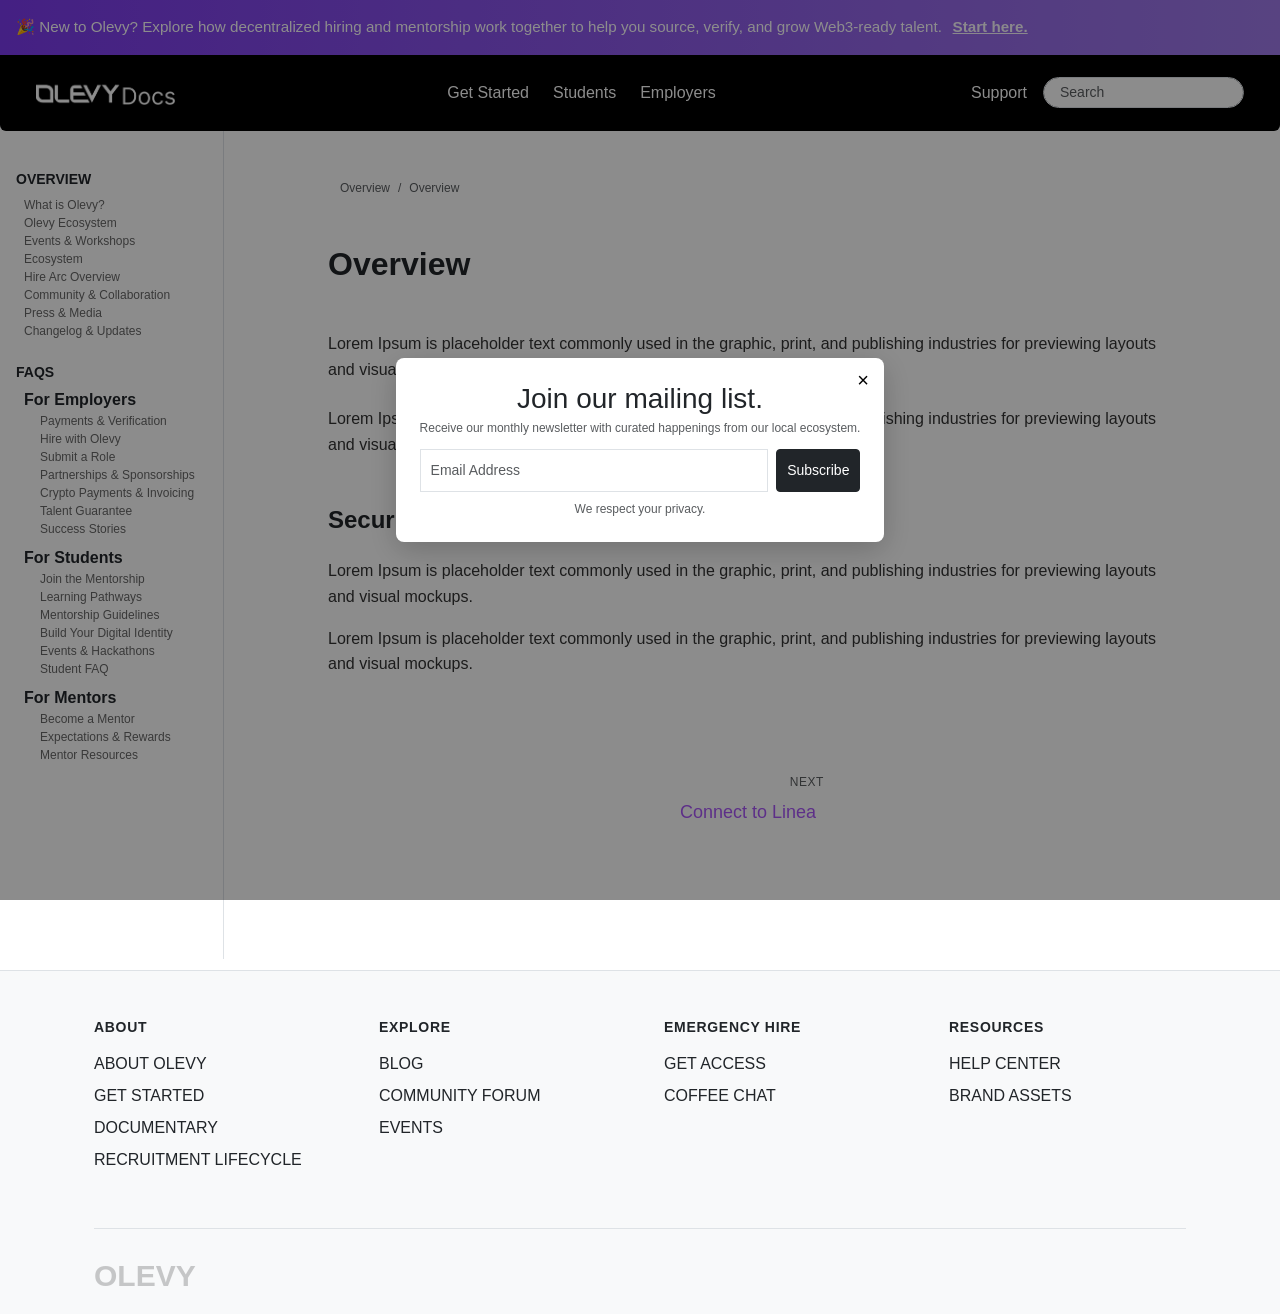
==== index.html @ ce4e4cae "fixed styles sm" ====
<!doctype html>
<html lang="en">
  <head>
    <meta charset="utf-8" />
    <meta name="viewport" content="width=device-width, initial-scale=1" />
    <title>Olevy Docs</title>
    <link rel="stylesheet" href="./bootstrap-5.3.8-dist/bootstrap-5.3.8-dist/css/bootstrap.css">
    <link rel="stylesheet" href="./styles.css">
    
  </head>
  <body class="text-dark">
    <div class="top-banner d-flex align-items-center justify-content-between px-3">
      <div class="banner-text">🎉 New to Olevy? Explore how decentralized hiring and mentorship work together to help you source, verify, and grow Web3-ready talent. <a href="#" class="banner-link">Start here.</a></div>
    </div>
    <!-- Header -->
    <header class="sticky-top bg-black-custom text-white-custom px-2 px-md-4 py-2 py-md-3 rounded-bottom">
      <div class="container-fluid d-flex align-items-center justify-content-between gap-2 gap-md-4">
        <a href="#" id="brandToggle" class="d-flex align-items-center gap-2 text-decoration-none brand">
          <img src="./img/logo-Olevy.png" alt="OLEVY logo" class="brand-logo">
        </a>

        <!-- Hamburger Menu Toggle (Mobile Only) -->
        <button class="navbar-toggler d-md-none border-0" type="button" id="navbarToggle">
          <span class="navbar-toggler-icon"></span>
        </button>

        <!-- Navigation Menu -->
        <nav class="navbar-menu d-none d-md-flex align-items-center gap-4 flex-grow-1 justify-content-center">
          <a href="contact.html" class="text-decoration-none text-white">Get Started</a>
          <a href="#" class="text-decoration-none text-white">Students</a>
          <a href="#" class="text-decoration-none text-white">Employers</a>
        </nav>

        <div class="header-right d-none d-md-flex align-items-center gap-2 gap-md-3 ms-auto">
          <a href="#" class="text-decoration-none text-white">Support</a>
          <div class="position-relative">
            <input type="text" class="form-control form-control-sm ps-3 " placeholder="Search" >
            <i class="bi bi-search position-absolute" style="right:.75rem; top:50%; transform:translateY(-50%); color:#999;"></i>
          </div>
        </div>
      </div>

      <!-- Mobile Menu -->
      <nav class="mobile-menu d-md-none navbar-menu-mobile" id="mobileMenu" style="display: none;">
        <a href="contact.html" class="text-decoration-none text-white d-block py-2">Get Started</a>
        <a href="#" class="text-decoration-none text-white d-block py-2">Students</a>
        <a href="#" class="text-decoration-none text-white d-block py-2">Employers</a>
        <a href="#" class="text-decoration-none text-white d-block py-2">Support</a>
        <div class="position-relative py-2">
          <input type="text" class="form-control form-control-sm ps-3" placeholder="Search" style="border-radius:50px; padding-right:2rem;">
          <i class="bi bi-search position-absolute" style="right:.75rem; top:50%; transform:translateY(-50%); color:#999;"></i>
        </div>
      </nav>
    </header>

    <div class="d-flex">
      <!-- Sidebar: always-open list with scrollable container -->
      <aside class="border-end sidebar" style="width:14rem;">
        <div class="p-3 mt-4">
          <nav class="nav flex-column">
            <!-- Overview group -->
            <div class="sidebar-section mb-4">
              <h6 class="text-uppercase fw-bold small mb-2">Overview</h6>
                <ul class="list-unstyled ps-2 mb-0">
                <li><a href="#" class="nav-link p-0 sidebar-link sidebar-child" data-section="what-is-olevy">What is Olevy?</a></li>
                <li><a href="#" class="nav-link p-0 sidebar-link sidebar-child" data-section="olevy-ecosystem">Olevy Ecosystem</a></li>
                <li><a href="#" class="nav-link p-0 sidebar-link sidebar-child" data-section="events-workshops">Events &amp; Workshops</a></li>
                <li><a href="#" class="nav-link p-0 sidebar-link sidebar-child" data-section="ecosystem">Ecosystem</a></li>
                <li><a href="#" class="nav-link p-0 sidebar-link sidebar-child" data-section="hire-arc">Hire Arc Overview</a></li>
                <li><a href="#" class="nav-link p-0 sidebar-link sidebar-child" data-section="community-collaboration">Community &amp; Collaboration</a></li>
                <li><a href="#" class="nav-link p-0 sidebar-link sidebar-child" data-section="press-media">Press &amp; Media</a></li>
                <li><a href="#" class="nav-link p-0 sidebar-link sidebar-child" data-section="changelog-updates">Changelog &amp; Updates</a></li>
              </ul>
            </div>

            <!-- FAQ groups -->
            <div class="sidebar-section mb-4">
              <h6 class="text-uppercase fw-bold small mb-2">FAQs</h6>
              <ul class="list-unstyled ps-2 mb-0">
                <li>
                  <strong>For Employers</strong>
                  <ul class="list-unstyled ps-3 mb-2">
                    <li><a href="#" class="nav-link p-0 sidebar-link sidebar-child" data-section="payments-verification">Payments &amp; Verification</a></li>
                    <li><a href="#" class="nav-link p-0 sidebar-link sidebar-child" data-section="hire-with-olevy">Hire with Olevy</a></li>
                    <li><a href="#" class="nav-link p-0 sidebar-link sidebar-child" data-section="submit-role">Submit a Role</a></li>
                    <li><a href="#" class="nav-link p-0 sidebar-link sidebar-child" data-section="partnerships">Partnerships &amp; Sponsorships</a></li>
                    <li><a href="#" class="nav-link p-0 sidebar-link sidebar-child" data-section="crypto-payments">Crypto Payments &amp; Invoicing</a></li>
                    <li><a href="#" class="nav-link p-0 sidebar-link sidebar-child" data-section="talent-guarantee">Talent Guarantee</a></li>
                    <li><a href="#" class="nav-link p-0 sidebar-link sidebar-child" data-section="success-stories">Success Stories</a></li>
                  </ul>
                </li>
                <li>
                  <strong>For Students</strong>
                  <ul class="list-unstyled ps-3 mb-2">
                    <li><a href="#" class="nav-link p-0 sidebar-link sidebar-child" data-section="join-mentorship">Join the Mentorship</a></li>
                    <li><a href="#" class="nav-link p-0 sidebar-link sidebar-child" data-section="learning-pathways">Learning Pathways</a></li>
                    <li><a href="#" class="nav-link p-0 sidebar-link sidebar-child" data-section="mentorship-guidelines">Mentorship Guidelines</a></li>
                    <li><a href="#" class="nav-link p-0 sidebar-link sidebar-child" data-section="digital-identity">Build Your Digital Identity</a></li>
                    <li><a href="#" class="nav-link p-0 sidebar-link sidebar-child" data-section="events-hackathons">Events &amp; Hackathons</a></li>
                    <li><a href="#" class="nav-link p-0 sidebar-link sidebar-child" data-section="student-faq">Student FAQ</a></li>
                  </ul>
                </li>
                <li>
                  <strong>For Mentors</strong>
                  <ul class="list-unstyled ps-3 mb-0">
                    <li><a href="#" class="nav-link p-0 sidebar-link sidebar-child" data-section="become-mentor">Become a Mentor</a></li>
                    <li><a href="#" class="nav-link p-0 sidebar-link sidebar-child" data-section="mentor-expectations">Expectations &amp; Rewards</a></li>
                    <li><a href="#" class="nav-link p-0 sidebar-link sidebar-child" data-section="mentor-resources">Mentor Resources</a></li>
                  </ul>
                </li>
              </ul>
            </div>
          </nav>
        </div>
      </aside>

      <!-- Main content -->
      <main class="flex-grow-1">
        <div class="container-lg px-3 px-md-4 py-4 py-md-5" style="max-width:56rem;">
          <div class="d-flex align-items-center gap-2 mb-4 mb-md-5 small text-muted">
            <a href="#" class="text-decoration-none text-muted me-1" aria-label="Home"><i class="bi bi-house-door-fill"></i></a>
            <a href="#" class="text-decoration-none text-muted">Overview</a>
            <span>/</span>
            <span id="breadcrumb-section">Overview</span>
          </div>

          <h1 class="fw-bold mb-4 mb-md-5" id="content-title" style="font-size:2rem;">Overview</h1>

          <div id="dynamic-content">
            <!-- Default content -->
            <div class="mb-4 mb-md-5">
              <p class="mb-4" style="font-size:1rem; color:#333; line-height:1.6;">Lorem Ipsum is placeholder text commonly used in the graphic, print, and publishing industries for previewing layouts and visual mockups.</p>
              <p style="font-size:1rem; color:#333; line-height:1.6;">Lorem Ipsum is placeholder text commonly used in the graphic, print, and publishing industries for previewing layouts and visual mockups.</p>
            </div>

            <div class="mb-4 mb-md-5">
              <h2 class="fw-bold mb-3 mb-md-4" style="font-size:1.5rem;">Security for all</h2>
              <p class="mb-2 mb-md-3" style="font-size:1rem; color:#333; line-height:1.6;">Lorem Ipsum is placeholder text commonly used in the graphic, print, and publishing industries for previewing layouts and visual mockups.</p>
              <p class="mb-4 mb-md-5" style="font-size:1rem; color:#333; line-height:1.6;">Lorem Ipsum is placeholder text commonly used in the graphic, print, and publishing industries for previewing layouts and visual mockups.</p>

              <div class="d-flex align-items-center justify-content-center py-4 py-md-5">
                <div class="text-end">
                  <div class="text-muted small text-uppercase" style="letter-spacing:.05em; margin-bottom:.5rem;">Next</div>
                  <a href="#" class="d-flex align-items-center gap-2 text-decoration-none" style="color:#a855f7; font-size:1.125rem; font-weight:500;">
                    Connect to Linea <i class="bi bi-arrow-right" style="font-size:1rem;"></i>
                  </a>
                </div>
              </div>
            </div>
          </div>
        </div>
      </main>

    <script>
      // Sidebar toggle for small screens
      (function() {
        const sidebar = document.querySelector('.sidebar');
        const brand = document.getElementById('brandToggle');
        if (!sidebar || !brand) return;

        function toggleSidebar() {
          sidebar.classList.toggle('open');
        }

        brand.addEventListener('click', function(e) {
          // only toggle on narrow viewports
          if (window.innerWidth <= 768) {
            e.preventDefault();
            toggleSidebar();
          }
        });

        // Optional: close when clicking outside sidebar
        document.addEventListener('click', function(e) {
          if (window.innerWidth <= 768 && sidebar.classList.contains('open')) {
            if (!sidebar.contains(e.target) && e.target !== brand && !brand.contains(e.target)) {
              sidebar.classList.remove('open');
            }
          }
        });
      })();
    </script>
    </div>

    <!-- Footer -->
    <footer class="bg-light border-top pt-4 pt-md-5 pb-3 mt-auto" style="border-color:#ddd;">
      <div class="container-lg px-3 px-md-4">
        <div class="row g-3 g-md-5 mb-4 mb-md-5">
          <div class="col-6 col-md-3">
            <h3 class="fw-bold small text-uppercase mb-3" style="letter-spacing:.05em;">ABOUT</h3>
            <ul class="list-unstyled mb-0">
              <li class="mb-2"><a href="#" class="text-decoration-none text-dark">ABOUT OLEVY</a></li>
              <li class="mb-2"><a href="#" class="text-decoration-none text-dark">GET STARTED</a></li>
              <li class="mb-2"><a href="#" class="text-decoration-none text-dark">DOCUMENTARY</a></li>
              <li class="mb-2"><a href="#" class="text-decoration-none text-dark">RECRUITMENT LIFECYCLE</a></li>
            </ul>
          </div>
          <div class="col-6 col-md-3">
            <h3 class="fw-bold small text-uppercase mb-3" style="letter-spacing:.05em;">EXPLORE</h3>
            <ul class="list-unstyled mb-0">
              <li class="mb-2"><a href="#" class="text-decoration-none text-dark">BLOG</a></li>
              <li class="mb-2"><a href="#" class="text-decoration-none text-dark">COMMUNITY FORUM</a></li>
              <li class="mb-2"><a href="#" class="text-decoration-none text-dark">EVENTS</a></li>
            </ul>
          </div>
          <div class="col-6 col-md-3">
            <h3 class="fw-bold small text-uppercase mb-3" style="letter-spacing:.05em;">EMERGENCY HIRE</h3>
            <ul class="list-unstyled mb-0">
              <li class="mb-2"><a href="#" class="text-decoration-none text-dark">GET ACCESS</a></li>
              <li class="mb-2"><a href="#" class="text-decoration-none text-dark">COFFEE CHAT</a></li>
            </ul>
          </div>
          <div class="col-6 col-md-3">
            <h3 class="fw-bold small text-uppercase mb-3" style="letter-spacing:.05em;">RESOURCES</h3>
            <ul class="list-unstyled mb-0">
              <li class="mb-2"><a href="#" class="text-decoration-none text-dark">HELP CENTER</a></li>
              <li class="mb-2"><a href="#" class="text-decoration-none text-dark">BRAND ASSETS</a></li>
              <li class="mb-3 d-flex gap-2">
                <a href="#" class="text-decoration-none text-dark"><i class="bi bi-twitter"></i></a>
                <a href="#" class="text-decoration-none text-dark"><i class="bi bi-newspaper"></i></a>
                <a href="#" class="text-decoration-none text-dark"><i class="bi bi-youtube"></i></a>
              </li>
              <li class="d-flex gap-2">
                <a href="#" class="text-decoration-none text-dark"><i class="bi bi-discord"></i></a>
                <a href="#" class="text-decoration-none text-dark"><i class="bi bi-linkedin"></i></a>
              </li>
            </ul>
          </div>
        </div>
        <div class="border-top pt-3 pt-md-4" style="border-color:#ddd;">
          <div style="font-size:1.875rem; font-weight:900; color:#000; opacity:.2;" class="footer-logo">OLEVY</div>
        </div>
      </div>
    </footer>

    <!-- Modal: Join mailing list (shows on every page load) -->
    <div id="joinModal" class="olevy-modal" role="dialog" aria-modal="true" aria-labelledby="joinModalTitle">
      <div class="olevy-modal-content">
        <button class="modal-close" id="modalClose" aria-label="Close popup">×</button>
        <h3 id="joinModalTitle">Join our mailing list.</h3>
        <p class="small text-muted">Receive our monthly newsletter with curated happenings from our local ecosystem.</p>
        <div class="modal-form d-flex gap-2 align-items-center">
          <input type="email" id="modalEmail" placeholder="Email Address" class="form-control form-control-sm" />
          <button id="modalSubscribe" class="btn btn-dark btn-sm">Subscribe</button>
        </div>
        <div class="small text-muted mt-2">We respect your privacy.</div>
      </div>
    </div>

<script src="./bootstrap-5.3.8-dist/bootstrap-5.3.8-dist/js/bootstrap.js"></script>
    <script>
      // Content data for different sections
      const sectionContent = {
        'what-is-olevy': {
          title: 'What is Olevy?',
          breadcrumb: 'What is Olevy?',
          content: `
            <div class="mb-4 mb-md-5">
              <p class="mb-4" style="font-size:1rem; color:#333; line-height:1.6;">Olevy is a comprehensive platform designed to connect students with employers and streamline the entire recruitment lifecycle. Our mission is to make talent acquisition and career development accessible to everyone.</p>
              <p style="font-size:1rem; color:#333; line-height:1.6;">We provide tools and resources that empower students to discover opportunities and help employers find the right talent efficiently.</p>
            </div>
            <div class="mb-4 mb-md-5">
              <h2 class="fw-bold mb-3 mb-md-4" style="font-size:1.5rem;">Key Features</h2>
              <p class="mb-2 mb-md-3" style="font-size:1rem; color:#333; line-height:1.6;"><strong>• Talent Matching:</strong> Advanced algorithms to match students with employers</p>
              <p class="mb-2 mb-md-3" style="font-size:1rem; color:#333; line-height:1.6;"><strong>• Portfolio Building:</strong> Showcase your skills and experience</p>
              <p class="mb-2 mb-md-3" style="font-size:1rem; color:#333; line-height:1.6;"><strong>• Real-time Opportunities:</strong> Get notified about new job openings</p>
              <p class="mb-4 mb-md-5" style="font-size:1rem; color:#333; line-height:1.6;"><strong>• Network Building:</strong> Connect with peers and professionals</p>
            </div>
          `
        },
        'olevy-ecosystem': {
          title: 'Olevy Ecosystem',
          breadcrumb: 'Olevy Ecosystem',
          content: `
            <div class="mb-4 mb-md-5">
              <p class="mb-4" style="font-size:1rem; color:#333; line-height:1.6;">The Olevy Ecosystem encompasses multiple interconnected platforms and services designed to support all participants in the talent marketplace.</p>
            </div>
            <div class="mb-4 mb-md-5">
              <h2 class="fw-bold mb-3 mb-md-4" style="font-size:1.5rem;">Ecosystem Components</h2>
              <p class="mb-2 mb-md-3" style="font-size:1rem; color:#333; line-height:1.6;"><strong>• Student Platform:</strong> Career exploration and job search tools</p>
              <p class="mb-2 mb-md-3" style="font-size:1rem; color:#333; line-height:1.6;"><strong>• Employer Portal:</strong> Recruitment management system</p>
              <p class="mb-2 mb-md-3" style="font-size:1rem; color:#333; line-height:1.6;"><strong>• Analytics Dashboard:</strong> Data-driven insights for hiring</p>
              <p class="mb-4 mb-md-5" style="font-size:1rem; color:#333; line-height:1.6;"><strong>• Community Forum:</strong> Peer-to-peer learning and support</p>
            </div>
          `
        },
        'ecosystem': {
          title: 'Ecosystem',
          breadcrumb: 'Ecosystem',
          content: `
            <div class="mb-4 mb-md-5">
              <p class="mb-4" style="font-size:1rem; color:#333; line-height:1.6;">Our comprehensive ecosystem brings together all the necessary tools and resources for career success.</p>
              <p style="font-size:1rem; color:#333; line-height:1.6;">From student onboarding to employer recruitment, every step is optimized and integrated seamlessly.</p>
            </div>
            <div class="mb-4 mb-md-5">
              <h2 class="fw-bold mb-3 mb-md-4" style="font-size:1.5rem;">How It Works</h2>
              <p class="mb-2 mb-md-3" style="font-size:1rem; color:#333; line-height:1.6;">Students create profiles, explore opportunities, and apply to positions matching their skills and interests. Employers post jobs, review applications, and find top talent. Our platform facilitates connections that lead to successful career placements.</p>
            </div>
          `
        },
        'events-workshops': {
          title: 'Events & Workshops',
          breadcrumb: 'Events & Workshops',
          content: `
            <div class="mb-4 mb-md-5">
              <p class="mb-4" style="font-size:1rem; color:#333; line-height:1.6;">Olevy regularly hosts virtual and in-person events, hackathons, and skill‑building workshops that bring together students, employers, and mentors.</p>
            </div>
          `
        },
        'hire-arc': {
          title: 'Hire Arc Overview',
          breadcrumb: 'Hire Arc Overview',
          content: `<p class="mb-4" style="font-size:1rem; color:#333; line-height:1.6;">The Hire Arc is our end‑to‑end recruitment solution for employers. It guides candidates through each phase from application to onboarding.</p>`
        },
        'community-collaboration': {
          title: 'Community & Collaboration',
          breadcrumb: 'Community & Collaboration',
          content: `<p class="mb-4" style="font-size:1rem; color:#333; line-height:1.6;">Collaboration spaces, discussion forums, and study groups help members of the Olevy ecosystem learn from one another and grow their networks.</p>`
        },
        'press-media': {
          title: 'Press & Media',
          breadcrumb: 'Press & Media',
          content: `<p class="mb-4" style="font-size:1rem; color:#333; line-height:1.6;">Read the latest news, announcements, and media coverage about Olevy. Our press kit is available for downloads.</p>`
        },
        'changelog-updates': {
          title: 'Changelog & Updates',
          breadcrumb: 'Changelog & Updates',
          content: `<p class="mb-4" style="font-size:1rem; color:#333; line-height:1.6;">Check this section for release notes, feature rollouts, and product roadmap updates.</p>`
        },
        'payments-verification': {
          title: 'Payments & Verification',
          breadcrumb: 'Payments & Verification',
          content: `<p class="mb-4" style="font-size:1rem; color:#333; line-height:1.6;">Information about employer payments, invoicing, and verification procedures.</p>`
        },
        'hire-with-olevy': {
          title: 'Hire with Olevy',
          breadcrumb: 'Hire with Olevy',
          content: `<p class="mb-4" style="font-size:1rem; color:#333; line-height:1.6;">Guidelines on how to post jobs and source talent through the Olevy platform.</p>`
        },
        'submit-role': {
          title: 'Submit a Role',
          breadcrumb: 'Submit a Role',
          content: `<p class="mb-4" style="font-size:1rem; color:#333; line-height:1.6;">Steps for submitting open positions and tracking applications.</p>`
        },
        'partnerships': {
          title: 'Partnerships & Sponsorships',
          breadcrumb: 'Partnerships & Sponsorships',
          content: `<p class="mb-4" style="font-size:1rem; color:#333; line-height:1.6;">Learn about collaborating with Olevy through strategic partnerships or sponsorship opportunities.</p>`
        },
        'crypto-payments': {
          title: 'Crypto Payments & Invoicing',
          breadcrumb: 'Crypto Payments & Invoicing',
          content: `<p class="mb-4" style="font-size:1rem; color:#333; line-height:1.6;">Details on accepting and sending crypto payments within the ecosystem.</p>`
        },
        'talent-guarantee': {
          title: 'Talent Guarantee',
          breadcrumb: 'Talent Guarantee',
          content: `<p class="mb-4" style="font-size:1rem; color:#333; line-height:1.6;">Our promise to employers regarding candidate quality and support.</p>`
        },
        'success-stories': {
          title: 'Success Stories',
          breadcrumb: 'Success Stories',
          content: `<p class="mb-4" style="font-size:1rem; color:#333; line-height:1.6;">Read about companies and students who found success through Olevy.</p>`
        },
        'join-mentorship': {
          title: 'Join the Mentorship',
          breadcrumb: 'Join the Mentorship',
          content: `<p class="mb-4">Steps to enrol in the student mentorship programme.</p>`
        },
        'learning-pathways': {
          title: 'Learning Pathways',
          breadcrumb: 'Learning Pathways',
          content: `<p class="mb-4">Overview of structured study tracks available to students.</p>`
        },
        'mentorship-guidelines': {
          title: 'Mentorship Guidelines',
          breadcrumb: 'Mentorship Guidelines',
          content: `<p class="mb-4">Rules and best practices for mentors and mentees.</p>`
        },
        'digital-identity': {
          title: 'Build Your Digital Identity',
          breadcrumb: 'Build Your Digital Identity',
          content: `<p class="mb-4">Tips for creating a strong profile and portfolio.</p>`
        },
        'events-hackathons': {
          title: 'Events & Hackathons',
          breadcrumb: 'Events & Hackathons',
          content: `<p class="mb-4">Information on upcoming student events and competitions.</p>`
        },
        'student-faq': {
          title: 'Student FAQ',
          breadcrumb: 'Student FAQ',
          content: `<p class="mb-4">Frequently asked questions by students.</p>`
        },
        'become-mentor': {
          title: 'Become a Mentor',
          breadcrumb: 'Become a Mentor',
          content: `<p class="mb-4">How to sign up and start mentoring.</p>`
        },
        'mentor-expectations': {
          title: 'Expectations & Rewards',
          breadcrumb: 'Expectations & Rewards',
          content: `<p class="mb-4">What we expect from mentors and how they benefit.</p>`
        },
        'mentor-resources': {
          title: 'Mentor Resources',
          breadcrumb: 'Mentor Resources',
          content: `<p class="mb-4">Documents, templates and guidance for mentors.</p>`
        }
      };

      // Handle hamburger menu toggle
      document.getElementById('navbarToggle').addEventListener('click', function() {
        const mobileMenu = document.getElementById('mobileMenu');
        mobileMenu.style.display = mobileMenu.style.display === 'none' ? 'block' : 'none';
      });

      // Close mobile menu when a link is clicked
      const navLinks = document.querySelectorAll('.navbar-menu-mobile a');
      navLinks.forEach(link => {
        link.addEventListener('click', function() {
          document.getElementById('mobileMenu').style.display = 'none';
        });
      });

      // Handle sidebar link clicks
      document.querySelectorAll('.sidebar-link').forEach(link => {
        link.addEventListener('click', function(e) {
          e.preventDefault();
          const section = this.getAttribute('data-section');
          const data = sectionContent[section];
          
          if (data) {
            const contentDiv = document.getElementById('dynamic-content');
            contentDiv.innerHTML = data.content;
            document.getElementById('content-title').textContent = data.title;
            document.getElementById('breadcrumb-section').textContent = data.breadcrumb;
          }
        });
      });

      // Modal & banner behavior
      (function(){
        const joinModal = document.getElementById('joinModal');
        const modalClose = document.getElementById('modalClose');
        const modalSubscribe = document.getElementById('modalSubscribe');

        function showModal(){
          if(joinModal) {
            joinModal.style.display = 'flex';
            document.body.style.overflow = 'hidden';
          }
        }

        function hideModal(){
          if(joinModal) {
            joinModal.style.display = 'none';
            document.body.style.overflow = 'auto';
            // Store that modal has been dismissed for this session
            localStorage.setItem('olevyModalDismissed', 'true');
          }
        }

        // Check if modal has been dismissed in this session
        const modalDismissed = localStorage.getItem('olevyModalDismissed');

        // Only show modal if it hasn't been dismissed in this session
        if (!modalDismissed) {
          window.addEventListener('load', function(){ setTimeout(showModal, 450); });
        }

        if(modalClose) modalClose.addEventListener('click', hideModal);

        if(modalSubscribe) {
          modalSubscribe.addEventListener('click', function(){
            const emailField = document.getElementById('modalEmail');
            const email = emailField ? emailField.value.trim() : '';
            if(email){
              modalSubscribe.textContent = 'Thanks!';
              setTimeout(hideModal, 800);
            } else if(emailField){
              emailField.focus();
            }
          });
        }

        // close when clicking backdrop
        if(joinModal){
          joinModal.addEventListener('click', function(e){ if(e.target === joinModal) hideModal(); });
        }
      })();
    </script>
  </body>
</html>
---- styles.css ----
:root {
  --bs-body-font-family: 'Inter', system-ui, -apple-system, 'Segoe UI', Roboto, 'Helvetica Neue', Arial;
}

body {
  font-family: 'Inter', sans-serif;
  background-color: #fff;
  color: #111;
}

.bg-black-custom {
  background-color: #000 !important;
}
.text-white-custom { color: #fff !important; }
.rounded-bottom { border-bottom-left-radius: .5rem; border-bottom-right-radius: .5rem; }
.sticky-top{
  z-index: 1;
}
.sidebar { 
  background-color: #fff; 
  border-color: #ddd; 
  padding-bottom: 2rem; 
  overflow-y: auto;
  scrollbar-width: thin;
  scrollbar-color: #888 #f1f1f1;
  height: calc(100vh - 4.5rem);
}

.sidebar::-webkit-scrollbar {
  width: 8px;
}
.sidebar::-webkit-scrollbar-track {
  background: #f1f1f1;
}
.sidebar::-webkit-scrollbar-thumb {
  background-color: #888;
  border-radius: 4px;
  border: 2px solid #f1f1f1;
}
.sidebar::-webkit-scrollbar-thumb:hover {
  background-color: #555;
}
.sidebar-child { font-size: .75rem; color: #666; display: block; padding: .25rem 0; }
.sidebar-child:hover { color: #000; }
.navbar-menu{white-space: nowrap;}
.text-muted.small { font-size: .75rem; }

@media (max-width: 767.98px) {
  .sidebar {
    position: fixed;
    left: -100%;
    top: 4.5rem;
    height: calc(100vh - 4.5rem);
    width: 100%;
    max-width: 14rem;
    overflow-y: auto;
    z-index: 999;
    background: #fff;
    border-right: 1px solid #ddd;
    transition: left 0.25s ease;
  }

  .sidebar.open {
    left: 0;
  }

  main {
    opacity: 1;
    position: relative;
    margin-left: 0;
  }
}

@media (min-width: 768px) {
  .sidebar {
    position: relative;
    margin-left: 0;
  }
  
  main {
    margin-left: 0;
  }
}

.brand-logo {
  width: 120px;
  height: 50px;
  object-fit: contain;
  display: inline-block;
}

@media (min-width: 768px) {
  .brand-logo {
    width: 156px;
    height: 44px;
  }
}

.navbar-toggler {
  width: 50px;
  height: 40px;
  display: flex;
  align-items: center;
  justify-content: center;
  padding: 0;
}

.navbar-toggler-icon {
  width: 25px;
  height: 20px;
  display: inline-block;
  background: no-repeat center center;
  background-size: 100% 100%;
  background-image: url("data:image/svg+xml,%3csvg xmlns='http://www.w3.org/2000/svg' viewBox='0 0 30 30'%3e%3cpath stroke='%23fff' stroke-linecap='round' stroke-miterlimit='10' stroke-width='2' d='M4 7h22M4 15h22M4 23h22'/%3e%3c/svg%3e");
}

.mobile-menu {
  background-color: #1a1a1a;
  padding: 1rem;
  border-top: 1px solid #444;
  display: flex;
  flex-direction: column;
  gap: 0.5rem;
}

.mobile-menu a {
  color: #fff;
  text-decoration: none;
  padding: 0.75rem 0;
  border-bottom: 1px solid #333;
  font-size: 0.95rem;
}

.mobile-menu a:last-of-type {
  border-bottom: none;
}

@media (max-width: 575px) {
  header {
    padding: 0.75rem 0.5rem !important;
  }
  
  .brand-logo {
    /* width: 50px; */
    height: 30px;
  }
  
  .mobile-menu {
    padding: 0.75rem;
  }
  
  .mobile-menu a {
    padding: 0.5rem 0;
    font-size: 0.85rem;
  }
  
  main {
    /* margin-left: 12rem; */
  }
  
  .sidebar {
    max-width: 12rem !important;
  }
}

.form-control{
  border-radius: 20px;
}

#modalEmail{
  border-radius: 0px;
  padding: 10px;
}
#modalSubscribe{
padding: 10px;
}

/* Top banner (index page) */
      .top-banner{
        background: linear-gradient(90deg,#7c3aed,#9f7aea);
        color:#fff;
        padding:1rem;
        align-items:center;
        gap:.75rem;
      }
      .top-banner .banner-text{font-size:0.95rem}
      .top-banner .banner-link{color:rgba(255,255,255,0.95); font-weight:700; margin-left:.4rem}
      .top-banner .banner-close{background:transparent;border:0;color:#fff;font-size:1.1rem;padding:.25rem .5rem}

      /* Modal popup styles */
      .olevy-modal{
        position:fixed;
        inset:0;
        display:flex;
        align-items:center;
        justify-content:center;
        background:rgba(0,0,0,0.45);
        z-index:2000;
        padding:1rem;
      }
      .olevy-modal-content{
        background:#fff;
        border-radius:8px;
        max-width:680px;
        padding:1.5rem;
        box-shadow:0 8px 30px rgba(0,0,0,0.2);
        position:relative;
        text-align: center;
      }
      .olevy-modal-content h3{margin:0 0 .25rem 0}
      .olevy-modal-content p{margin:0 0 .75rem 0}
      .olevy-modal .modal-close{position:absolute;right:.6rem;top:.4rem;border:0;background:transparent;font-size:1.25rem}
      .olevy-modal .modal-form{margin-top:.5rem}

      @media (max-width:768px){
        .olevy-modal-content{max-width:92%;padding:1rem}
        .top-banner .banner-text{font-size:0.9rem}
      }

      @media (max-width:420px){
        .top-banner .banner-text{font-size:0.82rem}
        /* .brand-logo{width:44px;height:28px} */
      }
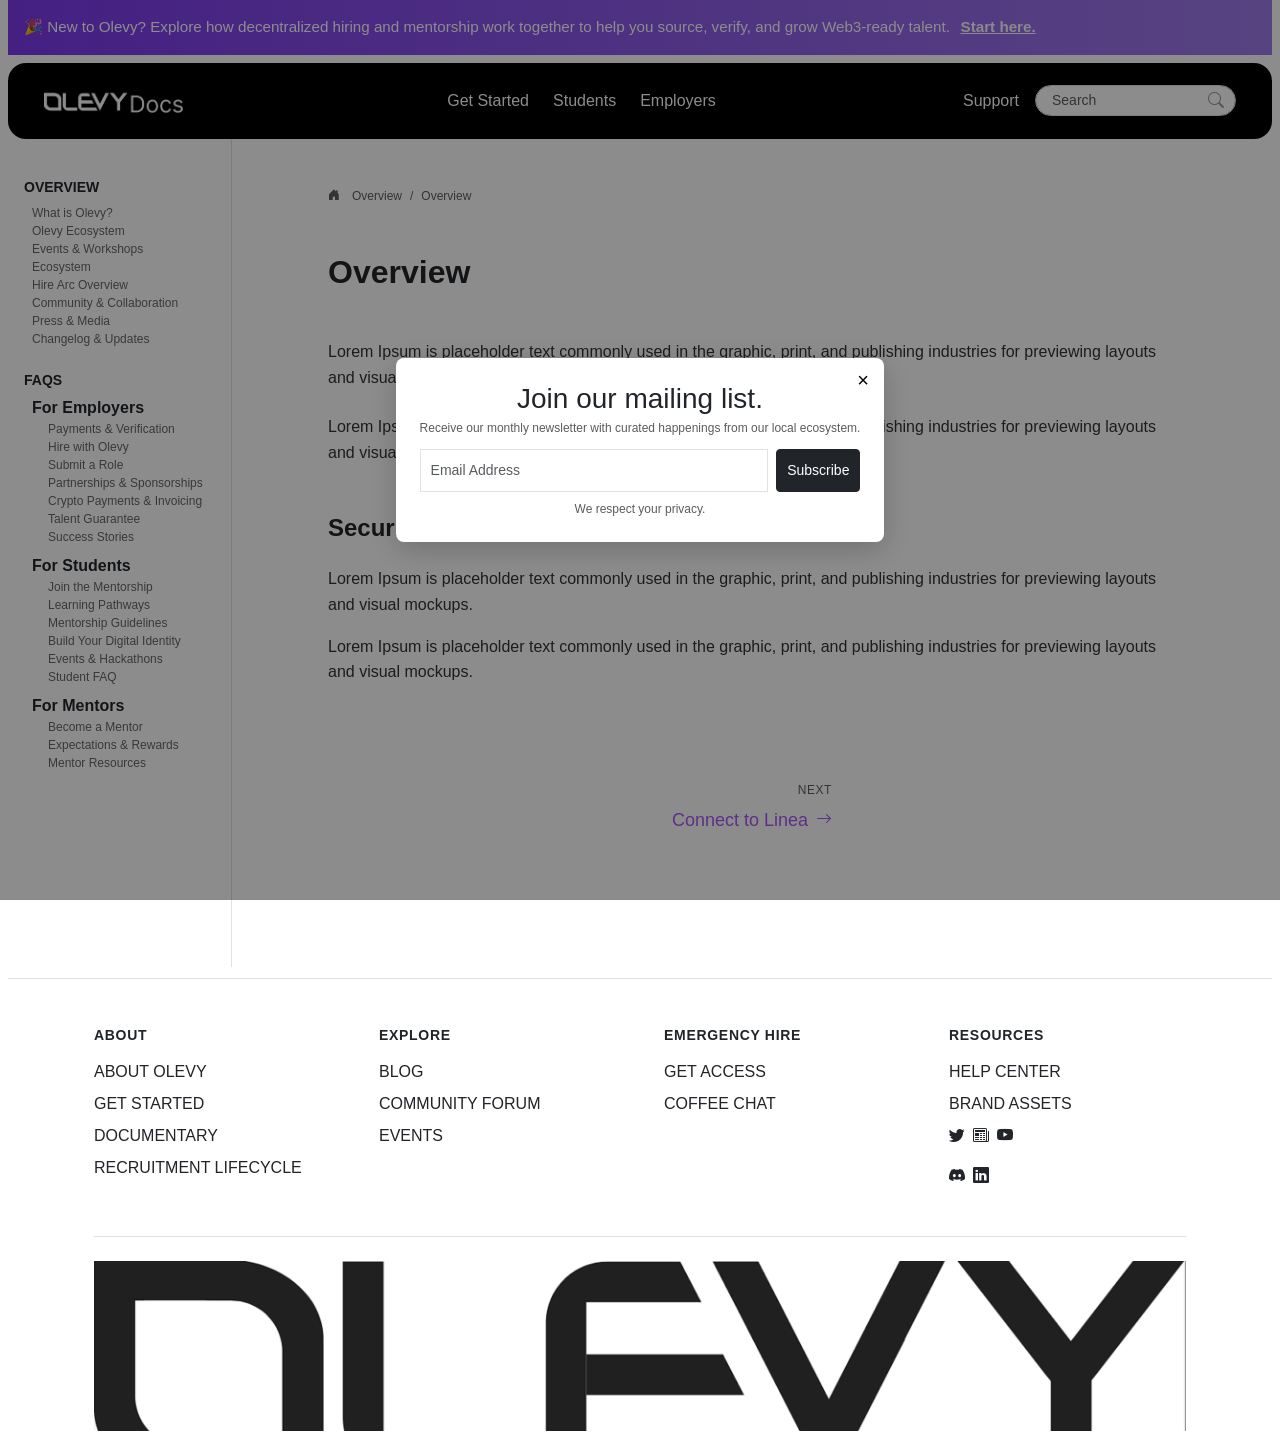
==== commit f365f182: "fixed the suggested changes" ====
--- a/index.html
+++ b/index.html
@@ -5,6 +5,7 @@
     <meta name="viewport" content="width=device-width, initial-scale=1" />
     <title>Olevy Docs</title>
     <link rel="stylesheet" href="./bootstrap-5.3.8-dist/bootstrap-5.3.8-dist/css/bootstrap.css">
+    <link rel="stylesheet" href="https://cdn.jsdelivr.net/npm/bootstrap-icons@1.11.3/font/bootstrap-icons.min.css">
     <link rel="stylesheet" href="./styles.css">
     
   </head>
@@ -13,7 +14,7 @@
       <div class="banner-text">🎉 New to Olevy? Explore how decentralized hiring and mentorship work together to help you source, verify, and grow Web3-ready talent. <a href="#" class="banner-link">Start here.</a></div>
     </div>
     <!-- Header -->
-    <header class="sticky-top bg-black-custom text-white-custom px-2 px-md-4 py-2 py-md-3 rounded-bottom">
+    <header class="sticky-top mt-2 bg-black-custom text-white-custom px-2 px-md-4 py-2 py-md-3 nav-rounded-all">
       <div class="container-fluid d-flex align-items-center justify-content-between gap-2 gap-md-4">
         <a href="#" id="brandToggle" class="d-flex align-items-center gap-2 text-decoration-none brand">
           <img src="./img/logo-Olevy.png" alt="OLEVY logo" class="brand-logo">
@@ -183,7 +184,7 @@
     </div>
 
     <!-- Footer -->
-    <footer class="bg-light border-top pt-4 pt-md-5 pb-3 mt-auto" style="border-color:#ddd;">
+    <footer class="border-top pt-4 pt-md-5 mt-auto" style="border-color:#ddd;">
       <div class="container-lg px-3 px-md-4">
         <div class="row g-3 g-md-5 mb-4 mb-md-5">
           <div class="col-6 col-md-3">
@@ -228,7 +229,7 @@
           </div>
         </div>
         <div class="border-top pt-3 pt-md-4" style="border-color:#ddd;">
-          <div style="font-size:1.875rem; font-weight:900; color:#000; opacity:.2;" class="footer-logo">OLEVY</div>
+          <img src="./img/Footer-Img.png" alt="OLEVY" class="footer-logo-img">
         </div>
       </div>
     </footer>
--- a/styles.css
+++ b/styles.css
@@ -1,18 +1,26 @@
 :root {
   --bs-body-font-family: 'Inter', system-ui, -apple-system, 'Segoe UI', Roboto, 'Helvetica Neue', Arial;
+}
+
+.footer-logo-img {
+  display: block;
+  width: 100%;
+  height: auto;
+  object-fit: contain;
 }
 
 body {
   font-family: 'Inter', sans-serif;
   background-color: #fff;
   color: #111;
+  margin: 0 8px 8px 8px;
 }
 
 .bg-black-custom {
   background-color: #000 !important;
 }
 .text-white-custom { color: #fff !important; }
-.rounded-bottom { border-bottom-left-radius: .5rem; border-bottom-right-radius: .5rem; }
+.nav-rounded-all { border-radius: 18px; }
 .sticky-top{
   z-index: 1;
 }
@@ -141,7 +149,6 @@
   }
   
   .brand-logo {
-    /* width: 50px; */
     height: 30px;
   }
   
@@ -152,10 +159,6 @@
   .mobile-menu a {
     padding: 0.5rem 0;
     font-size: 0.85rem;
-  }
-  
-  main {
-    /* margin-left: 12rem; */
   }
   
   .sidebar {
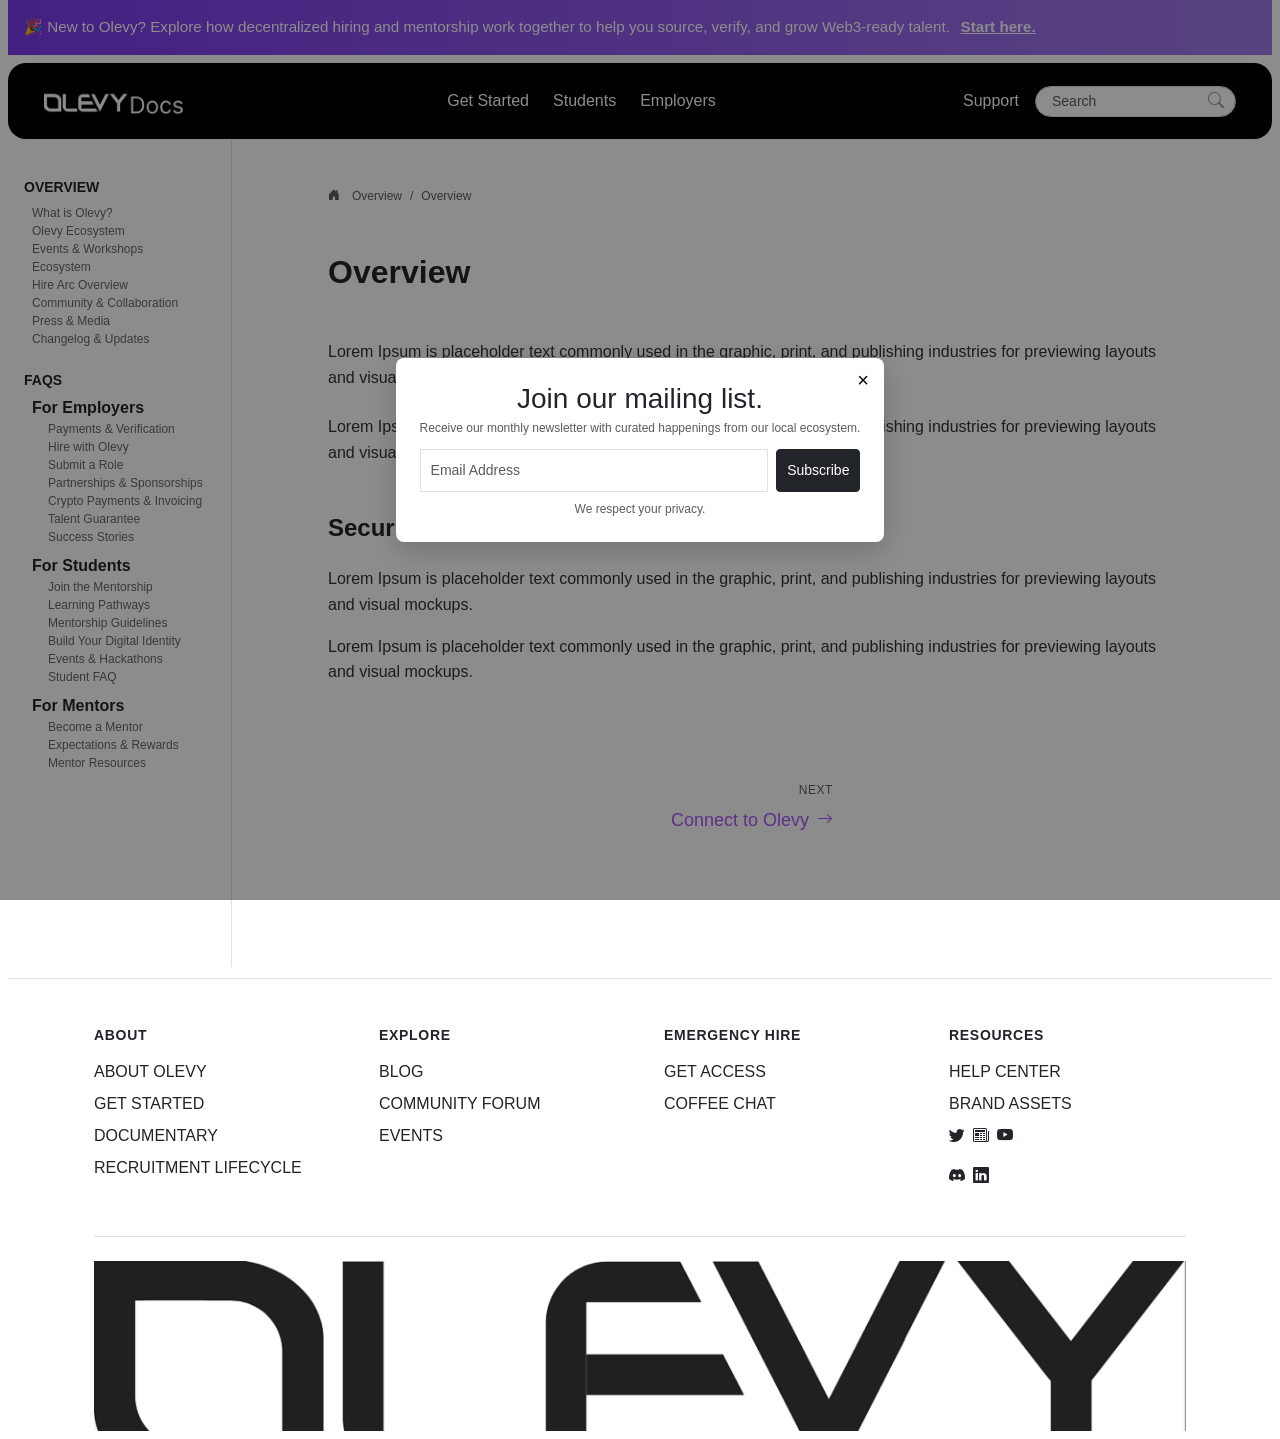
==== commit 686a49ea: "Fixed the suggested the changes Co-authored-by: Copilot <copilot@github.com>" ====
--- a/index.html
+++ b/index.html
@@ -143,7 +143,7 @@
                 <div class="text-end">
                   <div class="text-muted small text-uppercase" style="letter-spacing:.05em; margin-bottom:.5rem;">Next</div>
                   <a href="#" class="d-flex align-items-center gap-2 text-decoration-none" style="color:#a855f7; font-size:1.125rem; font-weight:500;">
-                    Connect to Linea <i class="bi bi-arrow-right" style="font-size:1rem;"></i>
+                    Connect to Olevy <i class="bi bi-arrow-right" style="font-size:1rem;"></i>
                   </a>
                 </div>
               </div>
@@ -250,6 +250,29 @@
 
 <script src="./bootstrap-5.3.8-dist/bootstrap-5.3.8-dist/js/bootstrap.js"></script>
     <script>
+      // Hide header on scroll down, show on scroll up.
+      (function () {
+        const header = document.querySelector('header.sticky-top');
+        if (!header) return;
+
+        let lastScrollY = window.scrollY;
+        const minDelta = 5;
+
+        window.addEventListener('scroll', function () {
+          const currentScrollY = window.scrollY;
+
+          if (Math.abs(currentScrollY - lastScrollY) < minDelta) return;
+
+          if (currentScrollY > lastScrollY && currentScrollY > 80) {
+            header.classList.add('nav-hidden');
+          } else {
+            header.classList.remove('nav-hidden');
+          }
+
+          lastScrollY = currentScrollY;
+        }, { passive: true });
+      })();
+
       // Content data for different sections
       const sectionContent = {
         'what-is-olevy': {
--- a/styles.css
+++ b/styles.css
@@ -23,6 +23,12 @@
 .nav-rounded-all { border-radius: 18px; }
 .sticky-top{
   z-index: 1;
+  transition: transform 0.28s ease;
+  will-change: transform;
+}
+
+.sticky-top.nav-hidden {
+  transform: translateY(calc(-100% - 0.5rem));
 }
 .sidebar { 
   background-color: #fff; 
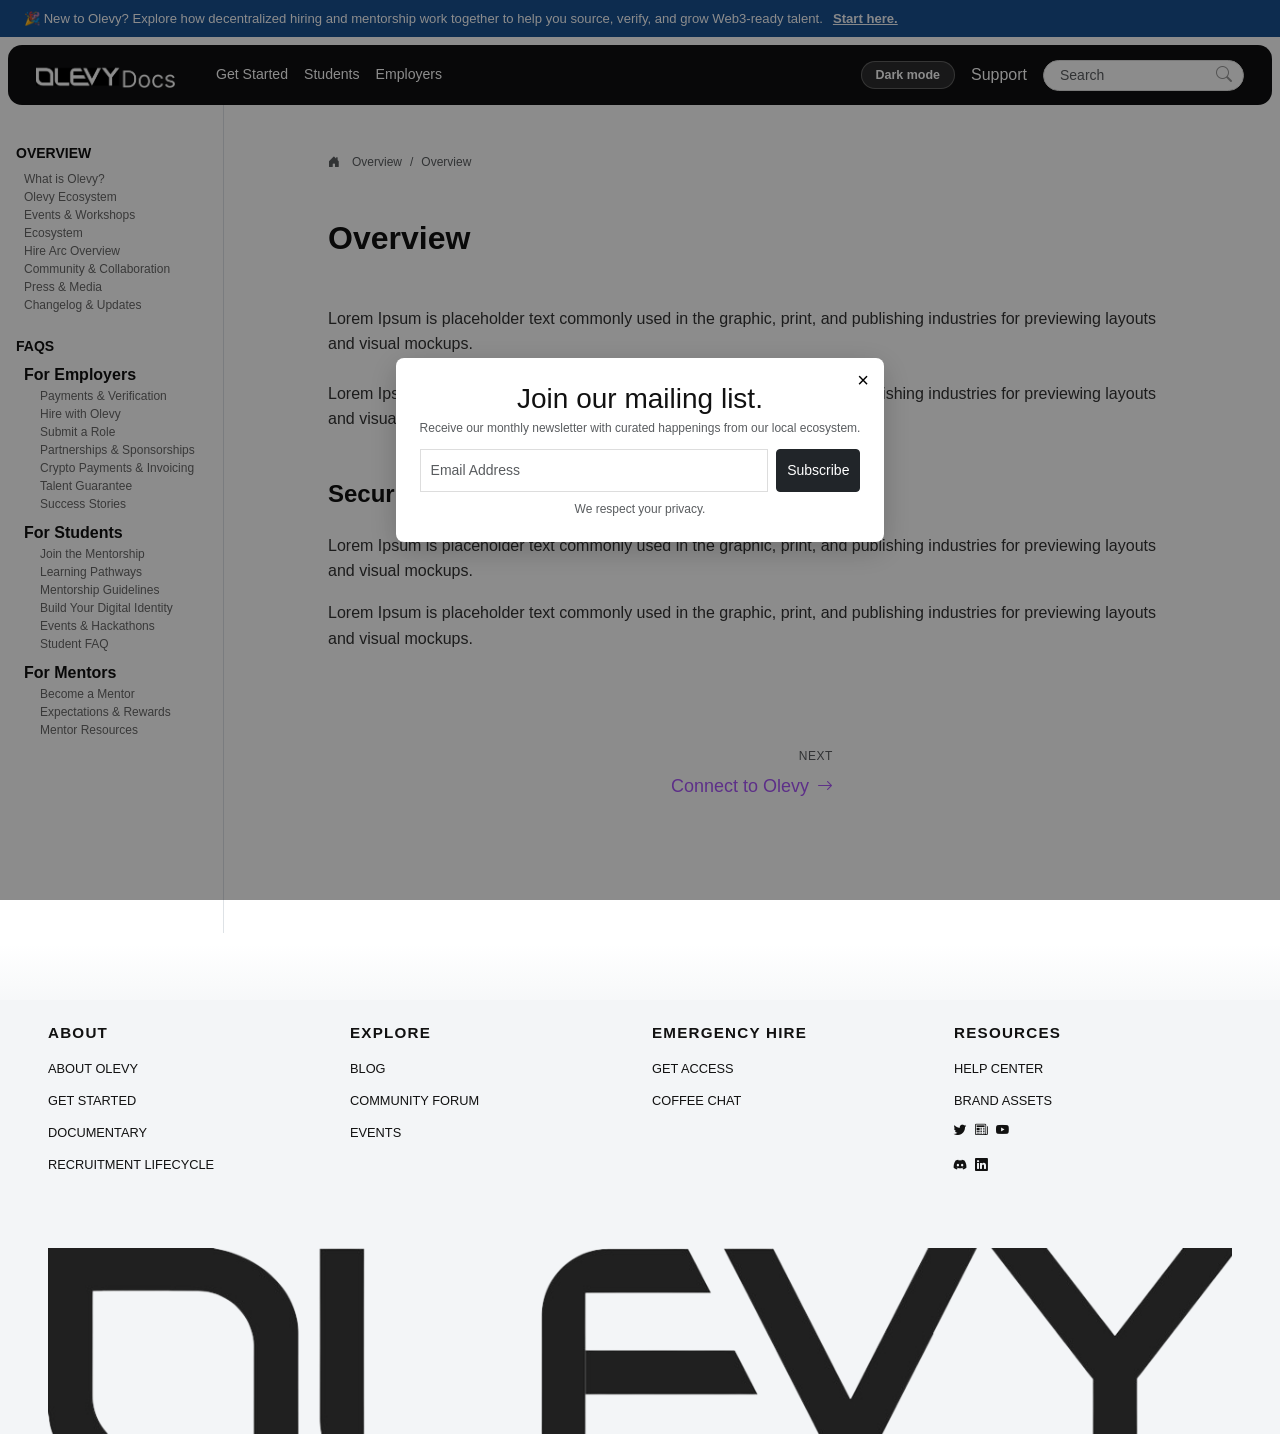
==== commit 061a1561: "fixed the suggested changes and added new toggle mode Co-authored-by: Copilot <copilot@github.com>" ====
--- a/index.html
+++ b/index.html
@@ -9,13 +9,13 @@
     <link rel="stylesheet" href="./styles.css">
     
   </head>
-  <body class="text-dark">
-    <div class="top-banner d-flex align-items-center justify-content-between px-3">
+  <body>
+    <div class="top-banner d-flex align-items-center justify-content-between px-3 px-md-4">
       <div class="banner-text">🎉 New to Olevy? Explore how decentralized hiring and mentorship work together to help you source, verify, and grow Web3-ready talent. <a href="#" class="banner-link">Start here.</a></div>
     </div>
     <!-- Header -->
-    <header class="sticky-top mt-2 bg-black-custom text-white-custom px-2 px-md-4 py-2 py-md-3 nav-rounded-all">
-      <div class="container-fluid d-flex align-items-center justify-content-between gap-2 gap-md-4">
+    <header class="sticky-top mt-2 bg-black-custom text-white-custom px-2 px-md-3 py-2 nav-rounded-all">
+      <div class="container-fluid d-flex align-items-center justify-content-start gap-2 gap-md-3">
         <a href="#" id="brandToggle" class="d-flex align-items-center gap-2 text-decoration-none brand">
           <img src="./img/logo-Olevy.png" alt="OLEVY logo" class="brand-logo">
         </a>
@@ -26,13 +26,14 @@
         </button>
 
         <!-- Navigation Menu -->
-        <nav class="navbar-menu d-none d-md-flex align-items-center gap-4 flex-grow-1 justify-content-center">
+        <nav class="navbar-menu d-none d-md-flex align-items-center gap-3 justify-content-start">
           <a href="contact.html" class="text-decoration-none text-white">Get Started</a>
           <a href="#" class="text-decoration-none text-white">Students</a>
           <a href="#" class="text-decoration-none text-white">Employers</a>
         </nav>
 
         <div class="header-right d-none d-md-flex align-items-center gap-2 gap-md-3 ms-auto">
+          <button type="button" class="theme-toggle" id="themeToggleIndex" aria-label="Toggle light and dark mode">Dark mode</button>
           <a href="#" class="text-decoration-none text-white">Support</a>
           <div class="position-relative">
             <input type="text" class="form-control form-control-sm ps-3 " placeholder="Search" >
@@ -43,6 +44,7 @@
 
       <!-- Mobile Menu -->
       <nav class="mobile-menu d-md-none navbar-menu-mobile" id="mobileMenu" style="display: none;">
+        <button type="button" class="theme-toggle w-100 mb-2" id="themeToggleMobile" aria-label="Toggle light and dark mode">Dark mode</button>
         <a href="contact.html" class="text-decoration-none text-white d-block py-2">Get Started</a>
         <a href="#" class="text-decoration-none text-white d-block py-2">Students</a>
         <a href="#" class="text-decoration-none text-white d-block py-2">Employers</a>
@@ -183,53 +185,55 @@
     </script>
     </div>
 
+    <div class="footer-bridge" aria-hidden="true"></div>
+
     <!-- Footer -->
-    <footer class="border-top pt-4 pt-md-5 mt-auto" style="border-color:#ddd;">
-      <div class="container-lg px-3 px-md-4">
-        <div class="row g-3 g-md-5 mb-4 mb-md-5">
+    <footer class="site-footer mt-auto">
+      <div class="container-fluid footer-content-wrap px-3 px-md-4 px-lg-5">
+        <div class="row g-3 g-md-4 mb-4 mb-md-5 footer-columns">
           <div class="col-6 col-md-3">
-            <h3 class="fw-bold small text-uppercase mb-3" style="letter-spacing:.05em;">ABOUT</h3>
+            <h3 class="footer-title">ABOUT</h3>
             <ul class="list-unstyled mb-0">
-              <li class="mb-2"><a href="#" class="text-decoration-none text-dark">ABOUT OLEVY</a></li>
-              <li class="mb-2"><a href="#" class="text-decoration-none text-dark">GET STARTED</a></li>
-              <li class="mb-2"><a href="#" class="text-decoration-none text-dark">DOCUMENTARY</a></li>
-              <li class="mb-2"><a href="#" class="text-decoration-none text-dark">RECRUITMENT LIFECYCLE</a></li>
+              <li class="mb-2"><a href="#" class="text-decoration-none footer-link">ABOUT OLEVY</a></li>
+              <li class="mb-2"><a href="#" class="text-decoration-none footer-link">GET STARTED</a></li>
+              <li class="mb-2"><a href="#" class="text-decoration-none footer-link">DOCUMENTARY</a></li>
+              <li class="mb-2"><a href="#" class="text-decoration-none footer-link">RECRUITMENT LIFECYCLE</a></li>
             </ul>
           </div>
           <div class="col-6 col-md-3">
-            <h3 class="fw-bold small text-uppercase mb-3" style="letter-spacing:.05em;">EXPLORE</h3>
+            <h3 class="footer-title">EXPLORE</h3>
             <ul class="list-unstyled mb-0">
-              <li class="mb-2"><a href="#" class="text-decoration-none text-dark">BLOG</a></li>
-              <li class="mb-2"><a href="#" class="text-decoration-none text-dark">COMMUNITY FORUM</a></li>
-              <li class="mb-2"><a href="#" class="text-decoration-none text-dark">EVENTS</a></li>
+              <li class="mb-2"><a href="#" class="text-decoration-none footer-link">BLOG</a></li>
+              <li class="mb-2"><a href="#" class="text-decoration-none footer-link">COMMUNITY FORUM</a></li>
+              <li class="mb-2"><a href="#" class="text-decoration-none footer-link">EVENTS</a></li>
             </ul>
           </div>
           <div class="col-6 col-md-3">
-            <h3 class="fw-bold small text-uppercase mb-3" style="letter-spacing:.05em;">EMERGENCY HIRE</h3>
+            <h3 class="footer-title">EMERGENCY HIRE</h3>
             <ul class="list-unstyled mb-0">
-              <li class="mb-2"><a href="#" class="text-decoration-none text-dark">GET ACCESS</a></li>
-              <li class="mb-2"><a href="#" class="text-decoration-none text-dark">COFFEE CHAT</a></li>
+              <li class="mb-2"><a href="#" class="text-decoration-none footer-link">GET ACCESS</a></li>
+              <li class="mb-2"><a href="#" class="text-decoration-none footer-link">COFFEE CHAT</a></li>
             </ul>
           </div>
           <div class="col-6 col-md-3">
-            <h3 class="fw-bold small text-uppercase mb-3" style="letter-spacing:.05em;">RESOURCES</h3>
+            <h3 class="footer-title">RESOURCES</h3>
             <ul class="list-unstyled mb-0">
-              <li class="mb-2"><a href="#" class="text-decoration-none text-dark">HELP CENTER</a></li>
-              <li class="mb-2"><a href="#" class="text-decoration-none text-dark">BRAND ASSETS</a></li>
+              <li class="mb-2"><a href="#" class="text-decoration-none footer-link">HELP CENTER</a></li>
+              <li class="mb-2"><a href="#" class="text-decoration-none footer-link">BRAND ASSETS</a></li>
               <li class="mb-3 d-flex gap-2">
-                <a href="#" class="text-decoration-none text-dark"><i class="bi bi-twitter"></i></a>
-                <a href="#" class="text-decoration-none text-dark"><i class="bi bi-newspaper"></i></a>
-                <a href="#" class="text-decoration-none text-dark"><i class="bi bi-youtube"></i></a>
+                <a href="#" class="text-decoration-none footer-link"><i class="bi bi-twitter"></i></a>
+                <a href="#" class="text-decoration-none footer-link"><i class="bi bi-newspaper"></i></a>
+                <a href="#" class="text-decoration-none footer-link"><i class="bi bi-youtube"></i></a>
               </li>
               <li class="d-flex gap-2">
-                <a href="#" class="text-decoration-none text-dark"><i class="bi bi-discord"></i></a>
-                <a href="#" class="text-decoration-none text-dark"><i class="bi bi-linkedin"></i></a>
+                <a href="#" class="text-decoration-none footer-link"><i class="bi bi-discord"></i></a>
+                <a href="#" class="text-decoration-none footer-link"><i class="bi bi-linkedin"></i></a>
               </li>
             </ul>
           </div>
         </div>
-        <div class="border-top pt-3 pt-md-4" style="border-color:#ddd;">
-          <img src="./img/Footer-Img.png" alt="OLEVY" class="footer-logo-img">
+        <div class="pt-2 pt-md-3">
+          <img src="./img/Footer-Img-transparent.png" alt="OLEVY" class="footer-logo-img">
         </div>
       </div>
     </footer>
@@ -463,6 +467,34 @@
         });
       });
 
+      // Theme toggles
+      (function () {
+        const root = document.documentElement;
+        const toggles = [
+          document.getElementById('themeToggleIndex'),
+          document.getElementById('themeToggleMobile')
+        ].filter(Boolean);
+        if (!toggles.length) return;
+
+        function applyTheme(theme) {
+          root.setAttribute('data-theme', theme);
+          toggles.forEach(function (toggle) {
+            toggle.textContent = theme === 'dark' ? 'Light mode' : 'Dark mode';
+          });
+        }
+
+        const savedTheme = localStorage.getItem('olevyTheme') || 'light';
+        applyTheme(savedTheme);
+
+        toggles.forEach(function (toggle) {
+          toggle.addEventListener('click', function () {
+            const nextTheme = root.getAttribute('data-theme') === 'dark' ? 'light' : 'dark';
+            localStorage.setItem('olevyTheme', nextTheme);
+            applyTheme(nextTheme);
+          });
+        });
+      })();
+
       // Modal & banner behavior
       (function(){
         const joinModal = document.getElementById('joinModal');
--- a/styles.css
+++ b/styles.css
@@ -1,5 +1,28 @@
+html { overflow-x: hidden; max-width: 100%; }
+
 :root {
   --bs-body-font-family: 'Inter', system-ui, -apple-system, 'Segoe UI', Roboto, 'Helvetica Neue', Arial;
+  --bg: #ffffff;
+  --surface: #ffffff;
+  --text: #111111;
+  --muted: #666666;
+  --line: #dddddd;
+  --header-bg: #0f0f10;
+  --header-text: #ffffff;
+  --banner-bg: #174f8f;
+  --footer-bg: #f3f5f7;
+}
+
+[data-theme='dark'] {
+  --bg: #101214;
+  --surface: #181b1f;
+  --text: #f0f3f6;
+  --muted: #b2bcc6;
+  --line: #2e343a;
+  --header-bg: #060708;
+  --header-text: #f0f3f6;
+  --banner-bg: #173b63;
+  --footer-bg: #15191d;
 }
 
 .footer-logo-img {
@@ -11,16 +34,23 @@
 
 body {
   font-family: 'Inter', sans-serif;
-  background-color: #fff;
-  color: #111;
-  margin: 0 8px 8px 8px;
+  background-color: var(--bg);
+  color: var(--text);
+  margin: 0;
+  overflow-x: hidden;
+  max-width: 100%;
 }
 
 .bg-black-custom {
-  background-color: #000 !important;
-}
-.text-white-custom { color: #fff !important; }
-.nav-rounded-all { border-radius: 18px; }
+  background-color: var(--header-bg) !important;
+}
+.text-white-custom { color: var(--header-text) !important; }
+.nav-rounded-all {
+  border-radius: 14px;
+  margin: 0 8px;
+  max-width: calc(100% - 16px);
+  width: calc(100% - 16px);
+}
 .sticky-top{
   z-index: 1;
   transition: transform 0.28s ease;
@@ -31,8 +61,8 @@
   transform: translateY(calc(-100% - 0.5rem));
 }
 .sidebar { 
-  background-color: #fff; 
-  border-color: #ddd; 
+  background-color: var(--surface); 
+  border-color: var(--line); 
   padding-bottom: 2rem; 
   overflow-y: auto;
   scrollbar-width: thin;
@@ -54,10 +84,27 @@
 .sidebar::-webkit-scrollbar-thumb:hover {
   background-color: #555;
 }
-.sidebar-child { font-size: .75rem; color: #666; display: block; padding: .25rem 0; }
-.sidebar-child:hover { color: #000; }
-.navbar-menu{white-space: nowrap;}
+.sidebar-child { font-size: .75rem; color: var(--muted); display: block; padding: .25rem 0; }
+.sidebar-child:hover { color: var(--text); }
+.navbar-menu{white-space: nowrap; margin-left: .5rem;}
+.navbar-menu a { font-size: .88rem; }
 .text-muted.small { font-size: .75rem; }
+
+.theme-toggle {
+  border: 1px solid rgba(255, 255, 255, 0.25);
+  background: rgba(255, 255, 255, 0.12);
+  color: var(--header-text);
+  border-radius: 999px;
+  font-size: 0.78rem;
+  padding: 7px 14px;
+  font-weight: 600;
+  line-height: 1;
+  cursor: pointer;
+}
+
+.theme-toggle:hover {
+  background: rgba(255, 255, 255, 0.2);
+}
 
 @media (max-width: 767.98px) {
   .sidebar {
@@ -70,7 +117,7 @@
     overflow-y: auto;
     z-index: 999;
     background: #fff;
-    border-right: 1px solid #ddd;
+    border-right: 1px solid var(--line);
     transition: left 0.25s ease;
   }
 
@@ -129,7 +176,7 @@
 }
 
 .mobile-menu {
-  background-color: #1a1a1a;
+  background-color: var(--header-bg);
   padding: 1rem;
   border-top: 1px solid #444;
   display: flex;
@@ -138,7 +185,7 @@
 }
 
 .mobile-menu a {
-  color: #fff;
+  color: var(--header-text);
   text-decoration: none;
   padding: 0.75rem 0;
   border-bottom: 1px solid #333;
@@ -174,6 +221,9 @@
 
 .form-control{
   border-radius: 20px;
+  background: var(--surface);
+  color: var(--text);
+  border-color: var(--line);
 }
 
 #modalEmail{
@@ -186,15 +236,46 @@
 
 /* Top banner (index page) */
       .top-banner{
-        background: linear-gradient(90deg,#7c3aed,#9f7aea);
+        background: var(--banner-bg);
         color:#fff;
-        padding:1rem;
+        padding:.55rem 0;
         align-items:center;
         gap:.75rem;
       }
-      .top-banner .banner-text{font-size:0.95rem}
+      .top-banner .banner-text{font-size:0.82rem}
       .top-banner .banner-link{color:rgba(255,255,255,0.95); font-weight:700; margin-left:.4rem}
       .top-banner .banner-close{background:transparent;border:0;color:#fff;font-size:1.1rem;padding:.25rem .5rem}
+
+      .footer-bridge {
+        height: 80px;
+        margin-top: 0;
+        background: linear-gradient(180deg, transparent 0%, var(--footer-bg) 100%);
+      }
+
+      .site-footer {
+        background: var(--footer-bg);
+        /* padding: 2.2rem 0 1.1rem; */
+      }
+
+      .footer-content-wrap {
+        max-width: none;
+      }
+
+      .footer-columns {
+        justify-content: flex-start;
+      }
+
+      .footer-title {
+        margin: 0 0 14px;
+        font-size: 0.95rem;
+        font-weight: 600;
+        letter-spacing: 0.08em;
+      }
+
+      .footer-link {
+        font-size: 0.8rem;
+        color: var(--text);
+      }
 
       /* Modal popup styles */
       .olevy-modal{
@@ -208,7 +289,7 @@
         padding:1rem;
       }
       .olevy-modal-content{
-        background:#fff;
+        background:var(--bg);
         border-radius:8px;
         max-width:680px;
         padding:1.5rem;
@@ -216,17 +297,103 @@
         position:relative;
         text-align: center;
       }
-      .olevy-modal-content h3{margin:0 0 .25rem 0}
-      .olevy-modal-content p{margin:0 0 .75rem 0}
+      .olevy-modal-content h3{margin:0 0 .25rem 0; color: var(--text);}
+      .olevy-modal-content p{margin:0 0 .75rem 0; color: var(--muted);}
       .olevy-modal .modal-close{position:absolute;right:.6rem;top:.4rem;border:0;background:transparent;font-size:1.25rem}
       .olevy-modal .modal-form{margin-top:.5rem}
 
       @media (max-width:768px){
         .olevy-modal-content{max-width:92%;padding:1rem}
-        .top-banner .banner-text{font-size:0.9rem}
+        .top-banner .banner-text{font-size:0.76rem}
+        .nav-rounded-all { margin: 0 6px; }
+        .navbar-menu { margin-left: 0; }
+        .theme-toggle { padding: 6px 10px; font-size: 0.74rem; }
+        .footer-bridge { height: 56px; }
+        .site-footer { padding-top: 1.8rem; }
+        .footer-title { font-size: 0.9rem; }
+        .footer-link { font-size: 0.78rem; }
       }
 
       @media (max-width:420px){
         .top-banner .banner-text{font-size:0.82rem}
         /* .brand-logo{width:44px;height:28px} */
-      }+      }
+
+/* ── Dark mode overrides (all hardcoded colours) ─────────── */
+[data-theme='dark'] body {
+  background-color: var(--bg);
+  color: var(--text);
+}
+
+/* Override all inline color:#333 / color:#999 in main content */
+[data-theme='dark'] main p,
+[data-theme='dark'] main h2,
+[data-theme='dark'] main li,
+[data-theme='dark'] main a:not(.btn):not(.nav-link) {
+  color: var(--text) !important;
+}
+
+[data-theme='dark'] .sidebar {
+  background-color: var(--surface);
+  border-color: var(--line);
+}
+
+[data-theme='dark'] .sidebar-child {
+  color: var(--muted);
+}
+
+[data-theme='dark'] .sidebar-child:hover {
+  color: var(--text);
+}
+
+[data-theme='dark'] .sidebar::-webkit-scrollbar-track {
+  background: var(--surface);
+}
+
+[data-theme='dark'] .sidebar::-webkit-scrollbar-thumb {
+  background-color: #555;
+  border-color: var(--surface);
+}
+
+[data-theme='dark'] .footer-link,
+[data-theme='dark'] .footer-title {
+  color: var(--text);
+}
+
+[data-theme='dark'] .site-footer {
+  background: var(--footer-bg);
+}
+
+[data-theme='dark'] .footer-bridge {
+  background: linear-gradient(180deg, transparent 0%, var(--footer-bg) 100%);
+}
+
+[data-theme='dark'] .form-control {
+  background: var(--surface);
+  color: var(--text);
+  border-color: var(--line);
+}
+
+[data-theme='dark'] .olevy-modal-content {
+  background: var(--surface);
+}
+
+[data-theme='dark'] .olevy-modal .modal-close {
+  color: var(--muted);
+}
+
+[data-theme='dark'] #modalSubscribe {
+  background: #333;
+  color: #fff;
+}
+
+[data-theme='dark'] #modalEmail {
+  background: var(--surface);
+  color: var(--text);
+  border-color: var(--line);
+}
+
+[data-theme='dark'] .text-muted,
+[data-theme='dark'] .text-dark {
+  color: var(--muted) !important;
+}
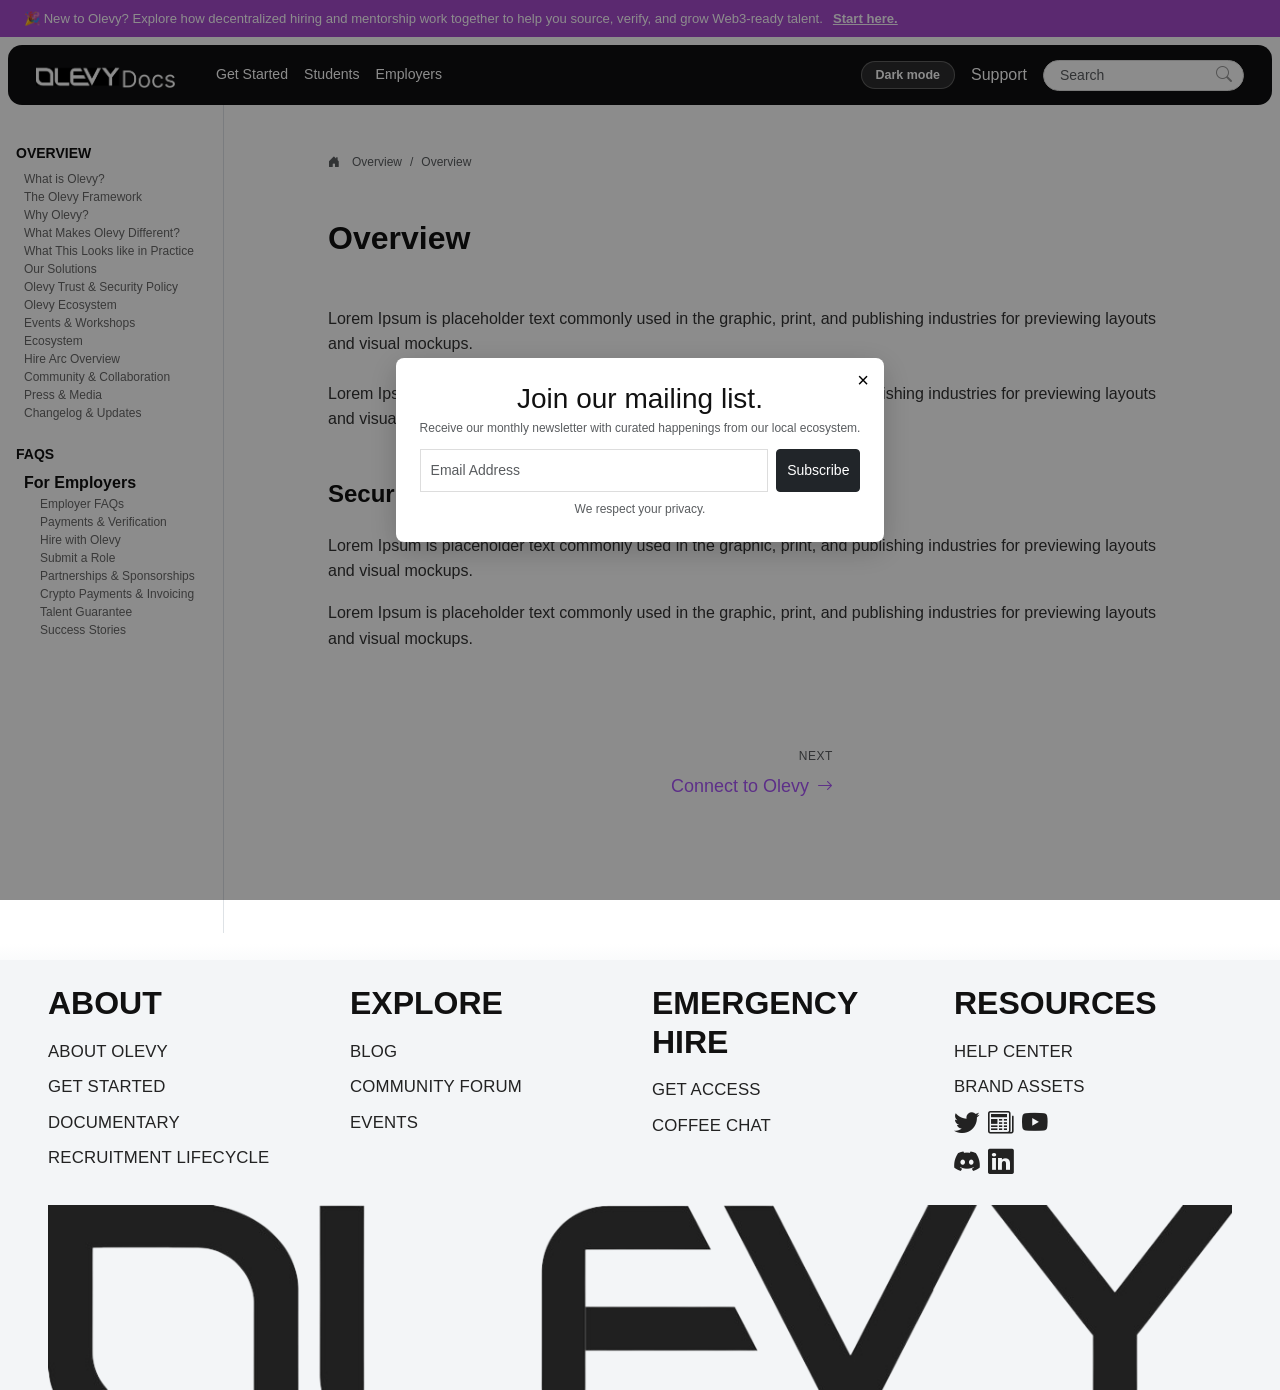
==== commit 96a7ffe0: "added the context and adjust the footer Co-authored-by: Copilot <copilot@github.com>" ====
--- a/index.html
+++ b/index.html
@@ -66,6 +66,12 @@
               <h6 class="text-uppercase fw-bold small mb-2">Overview</h6>
                 <ul class="list-unstyled ps-2 mb-0">
                 <li><a href="#" class="nav-link p-0 sidebar-link sidebar-child" data-section="what-is-olevy">What is Olevy?</a></li>
+                <li><a href="#" class="nav-link p-0 sidebar-link sidebar-child" data-section="olevy-framework">The Olevy Framework</a></li>
+                <li><a href="#" class="nav-link p-0 sidebar-link sidebar-child" data-section="why-olevy">Why Olevy?</a></li>
+                <li><a href="#" class="nav-link p-0 sidebar-link sidebar-child" data-section="what-makes-olevy-different">What Makes Olevy Different?</a></li>
+                <li><a href="#" class="nav-link p-0 sidebar-link sidebar-child" data-section="practice-looks-like">What This Looks like in Practice</a></li>
+                <li><a href="#" class="nav-link p-0 sidebar-link sidebar-child" data-section="our-solutions">Our Solutions</a></li>
+                <li><a href="#" class="nav-link p-0 sidebar-link sidebar-child" data-section="trust-security">Olevy Trust &amp; Security Policy</a></li>
                 <li><a href="#" class="nav-link p-0 sidebar-link sidebar-child" data-section="olevy-ecosystem">Olevy Ecosystem</a></li>
                 <li><a href="#" class="nav-link p-0 sidebar-link sidebar-child" data-section="events-workshops">Events &amp; Workshops</a></li>
                 <li><a href="#" class="nav-link p-0 sidebar-link sidebar-child" data-section="ecosystem">Ecosystem</a></li>
@@ -83,6 +89,7 @@
                 <li>
                   <strong>For Employers</strong>
                   <ul class="list-unstyled ps-3 mb-2">
+                    <li><a href="#" class="nav-link p-0 sidebar-link sidebar-child" data-section="faq-employers">Employer FAQs</a></li>
                     <li><a href="#" class="nav-link p-0 sidebar-link sidebar-child" data-section="payments-verification">Payments &amp; Verification</a></li>
                     <li><a href="#" class="nav-link p-0 sidebar-link sidebar-child" data-section="hire-with-olevy">Hire with Olevy</a></li>
                     <li><a href="#" class="nav-link p-0 sidebar-link sidebar-child" data-section="submit-role">Submit a Role</a></li>
@@ -90,25 +97,6 @@
                     <li><a href="#" class="nav-link p-0 sidebar-link sidebar-child" data-section="crypto-payments">Crypto Payments &amp; Invoicing</a></li>
                     <li><a href="#" class="nav-link p-0 sidebar-link sidebar-child" data-section="talent-guarantee">Talent Guarantee</a></li>
                     <li><a href="#" class="nav-link p-0 sidebar-link sidebar-child" data-section="success-stories">Success Stories</a></li>
-                  </ul>
-                </li>
-                <li>
-                  <strong>For Students</strong>
-                  <ul class="list-unstyled ps-3 mb-2">
-                    <li><a href="#" class="nav-link p-0 sidebar-link sidebar-child" data-section="join-mentorship">Join the Mentorship</a></li>
-                    <li><a href="#" class="nav-link p-0 sidebar-link sidebar-child" data-section="learning-pathways">Learning Pathways</a></li>
-                    <li><a href="#" class="nav-link p-0 sidebar-link sidebar-child" data-section="mentorship-guidelines">Mentorship Guidelines</a></li>
-                    <li><a href="#" class="nav-link p-0 sidebar-link sidebar-child" data-section="digital-identity">Build Your Digital Identity</a></li>
-                    <li><a href="#" class="nav-link p-0 sidebar-link sidebar-child" data-section="events-hackathons">Events &amp; Hackathons</a></li>
-                    <li><a href="#" class="nav-link p-0 sidebar-link sidebar-child" data-section="student-faq">Student FAQ</a></li>
-                  </ul>
-                </li>
-                <li>
-                  <strong>For Mentors</strong>
-                  <ul class="list-unstyled ps-3 mb-0">
-                    <li><a href="#" class="nav-link p-0 sidebar-link sidebar-child" data-section="become-mentor">Become a Mentor</a></li>
-                    <li><a href="#" class="nav-link p-0 sidebar-link sidebar-child" data-section="mentor-expectations">Expectations &amp; Rewards</a></li>
-                    <li><a href="#" class="nav-link p-0 sidebar-link sidebar-child" data-section="mentor-resources">Mentor Resources</a></li>
                   </ul>
                 </li>
               </ul>
@@ -296,6 +284,251 @@
             </div>
           `
         },
+        'olevy-framework': {
+          title: 'The Olevy Framework',
+          breadcrumb: 'The Olevy Framework',
+          content: `
+            <div class="mb-4 mb-md-5">
+              <p style="font-size:1rem; color:#333; line-height:1.6;">Hiring is one of the most critical functions in any organization - yet it remains one of the least transparent, least data-driven, and least trusted systems in the modern workforce.</p>
+              <p class="mt-3" style="font-size:1rem; color:#333; line-height:1.6;">While companies have evolved their products, infrastructure, and customer experience, their hiring operations still run on outdated processes, unverifiable metrics, and disconnected systems that fail to deliver accuracy, accountability, or strategic insight.</p>
+              <p class="mt-3" style="font-size:1rem; color:#333; line-height:1.6;">As an RPO partner, Olevy replaces this fragmentation with a single, embedded recruiting model that brings structure, clarity, and discipline to every stage of hiring. Instead of juggling spreadsheets, email threads, disconnected dashboards, and loosely documented recruiter activity, companies receive a unified operational framework where intake, sourcing, screening, pipeline management, interview coordination, offer processes, and reporting all follow the same high-caliber standard of execution.</p>
+              <p class="mt-3" style="font-size:1rem; color:#333; line-height:1.6;">Olevy integrates directly with the company's existing systems and teams, running the full lifecycle as if we were an internal talent function—but with the speed, precision, and rigor of a specialized recruiting firm. This ensures that hiring managers experience consistent communication, candidates receive a white-glove experience, and leadership gains reliable visibility into funnel performance, recruiter output, and role progress without chasing updates or interpreting subjective reports.</p>
+              <p class="mt-3" style="font-size:1rem; color:#333; line-height:1.6;">In Olevy's RPO model, data consistency and operational alignment are not afterthoughts—they are built into the process from day one. Weekly scorecards, standardized metrics, structured intake documentation, and clear communication cadences ensure every role is managed with the same level of detail and accountability.</p>
+              <p class="mt-3" style="font-size:1rem; color:#333; line-height:1.6;">Instead of relying on scattered notes or inconsistent reporting styles across recruiters, Olevy delivers uniform insights that allow leaders to understand pipeline health, bottlenecks, and projected timelines with confidence. This disciplined operational backbone eliminates the common friction that arises when companies engage external recruiters, restoring trust by showing exactly how hiring is being executed, where progress stands, and what actions were taken at each step.</p>
+              <p class="mt-3" style="font-size:1rem; color:#333; line-height:1.6;">Only once this foundation is established does Olevy introduce its verification and intelligence layer as an enhancement—not a replacement—for strong RPO execution. The technology ensures the data captured through our recruiting operations is clean, accurate, and validated, but the heart of Olevy is its refined, embedded recruiting model. By bringing structure to the process, consistency to communication, and professional rigor to candidate engagement, Olevy transforms hiring from a fragmented, unpredictable workflow into a streamlined, well-managed operational function. Companies experience faster hiring, clearer visibility, and a higher standard of delivery—all built on the principles of alignment, partnership, and excellence that define Olevy's modern RPO approach.</p>
+            </div>
+          `
+        },
+        'why-olevy': {
+          title: 'Why Olevy?',
+          breadcrumb: 'Why Olevy?',
+          content: `
+            <div class="mb-5">
+              <div class="mb-4">
+                <h2 class="fw-bold mb-2" style="font-size:1.3rem;">Speed</h2>
+                <p style="font-size:1rem; color:#333; line-height:1.6;">We move fast – because revenue depends on it. Our hiring model is built to reduce time-to-fill, accelerate pipeline coverage, and get the right talent in seat before missed targets become missed revenue.</p>
+              </div>
+              <div class="mb-4">
+                <h2 class="fw-bold mb-2" style="font-size:1.3rem;">Power</h2>
+                <p style="font-size:1rem; color:#333; line-height:1.6;">We combine real-world recruiting expertise with AI-driven sourcing and market intelligence to supercharge key metrics, identify and engage talent more efficiently than traditional methods.</p>
+              </div>
+              <div class="mb-4">
+                <h2 class="fw-bold mb-2" style="font-size:1.3rem;">Innovation</h2>
+                <p style="font-size:1rem; color:#333; line-height:1.6;">We're TA experts who care deeply about your business success. When you partner with Olevy, you get far more than a recruiter. Olevy is embedded in your growth strategy. From workforce planning to hiring execution we operate as a true partner, helping you build and scale high-performing go-to-market teams.</p>
+              </div>
+              <div class="mb-4">
+                <h2 class="fw-bold mb-2" style="font-size:1.3rem;">Quality</h2>
+                <p style="font-size:1rem; color:#333; line-height:1.6;">In everything we do, we set the bar high. We prioritize precision over volume. Every candidate is vetted against performance, not just pedigree – ensuring you hire talent that can ramp quickly, perform consistently, and drive measurable results.</p>
+              </div>
+            </div>
+          `
+        },
+        'what-makes-olevy-different': {
+          title: 'What Makes Olevy Different?',
+          breadcrumb: 'What Makes Olevy Different?',
+          content: `
+            <div class="mb-4 mb-md-5">
+              <p style="font-size:1rem; color:#333; line-height:1.6;">What sets Olevy apart is not just our ability to source talent, but the structure and discipline we bring to the entire hiring process. Unlike traditional recruiting models that rely on individual recruiter style, loosely documented activity, and inconsistent communication, Olevy operates through a standardized, repeatable framework that ensures every role is managed with the same level of precision and accountability.</p>
+              <p class="mt-3" style="font-size:1rem; color:#333; line-height:1.6;">Every candidate interaction is intentional, every stage of the pipeline is clearly defined, and every update is grounded in real data—not assumptions. Hiring managers are never left guessing about progress, candidate quality, or next steps, because visibility is built into the process from the start.</p>
+              <p class="mt-3" style="font-size:1rem; color:#333; line-height:1.6;">By combining experienced talent partners with a consistent operating model, Olevy transforms recruiting from a reactive function into a structured, transparent system that delivers reliable outcomes and a higher standard of execution.</p>
+            </div>
+          `
+        },
+        'practice-looks-like': {
+          title: 'What This Looks like in Practice',
+          breadcrumb: 'What This Looks like in Practice',
+          content: `
+            <div class="mb-4 mb-md-5">
+              <p style="font-size:1rem; color:#333; line-height:1.6;">At Olevy, execution is standardized across every role and recruiter. This includes:</p>
+              <ul style="font-size:1rem; color:#333; line-height:1.9; margin-top:1.5rem;">
+                <li class="mb-2"><strong>Structured intake sessions</strong> with hiring managers to define success profiles, KPIs, and candidate criteria.</li>
+                <li class="mb-2"><strong>Consistent screening methodology</strong>, including role walkthroughs, qualification validation, and candidate alignment checks.</li>
+                <li class="mb-2"><strong>Detailed recruiter notes</strong> capturing candidate background, metrics, motivators, and overall recommendation.</li>
+                <li class="mb-2"><strong>Real-time pipeline management</strong> with visibility into candidate stage, movement, and blockers.</li>
+                <li><strong>Weekly reporting and communication cadences</strong> to ensure alignment with hiring teams.</li>
+              </ul>
+            </div>
+          `
+        },
+        'our-solutions': {
+          title: 'Our Solutions',
+          breadcrumb: 'Our Solutions',
+          content: `
+            <div class="mb-4 mb-md-5">
+              <p style="font-size:1rem; color:#333; line-height:1.6;">Subscription-based pricing tailored to your business. At Olevy, we know there's no one-size-fits-all for business. That's why, depending on your size and next step, we have three bespoke products we can build around you and what your business needs to move it forward.</p>
+              <p style="font-size:1rem; color:#333; line-height:1.6;">Hiring top talent requires a strategic approach based on relevant experience. You'll be working with experts who have helped the world's largest technology brands scale.</p>
+            </div>
+            <div class="row g-4 mb-4 mb-md-5">
+              <div class="col-12 col-md-4">
+                <div class="p-4 border rounded h-100 d-flex flex-column">
+                  <h3 class="fw-bold mb-2" style="font-size:1.15rem;">Start Up</h3>
+                  <p class="flex-grow-1" style="font-size:.95rem; color:#333; line-height:1.6;">Our most flexible model. A highly reactive, embedded hiring partner that adapts to your needs within 30 days. Ideal for early-stage companies that need to scale at speed.</p>
+                  <a href="contact.html" class="mt-3 text-decoration-none fw-semibold" style="color:#a855f7;">Learn More &rarr;</a>
+                </div>
+              </div>
+              <div class="col-12 col-md-4">
+                <div class="p-4 border rounded h-100 d-flex flex-column">
+                  <h3 class="fw-bold mb-2" style="font-size:1.15rem;">Scale Up</h3>
+                  <p class="flex-grow-1" style="font-size:.95rem; color:#333; line-height:1.6;">Our full, end-to-end service with strategic support. A highly-skilled team of TA specialists with strategic support on top. Ideal for companies looking to expand their in-house TA team to scale after cementing product market fit.</p>
+                  <a href="contact.html" class="mt-3 text-decoration-none fw-semibold" style="color:#a855f7;">Learn More &rarr;</a>
+                </div>
+              </div>
+              <div class="col-12 col-md-4">
+                <div class="p-4 border rounded h-100 d-flex flex-column">
+                  <h3 class="fw-bold mb-2" style="font-size:1.15rem;">Enterprise</h3>
+                  <p class="flex-grow-1" style="font-size:.95rem; color:#333; line-height:1.6;">Take things global. Outsource large workstreams of hiring. Multi-market, multi-discipline, with the same Olevy quality across the board. Ideal for large global companies who want to bolster their TA function without making permanent hires.</p>
+                  <a href="contact.html" class="mt-3 text-decoration-none fw-semibold" style="color:#a855f7;">Learn More &rarr;</a>
+                </div>
+              </div>
+            </div>
+          `
+        },
+        'trust-security': {
+          title: 'Olevy Trust & Security Policy',
+          breadcrumb: 'Olevy Trust & Security Policy',
+          content: `
+            <div class="mb-4 mb-md-5">
+
+              <!-- Overview -->
+              <h2 class="fw-bold mb-3" style="font-size:1.4rem;">Overview</h2>
+              <h3 class="fw-semibold mb-2" style="font-size:1.15rem;">Trust &amp; Security</h3>
+              <p style="font-size:1rem; color:#333; line-height:1.6;">Olevy is built on a foundation of trust, safety, and transparent data practices that protect every member of our ecosystem. We collect only the information necessary for skill development and ethical recruiting, and we secure all user data through controlled access and safe infrastructure. Our community and mentorship spaces operate under strict professional and safety standards—especially for minors—ensuring that students can grow and employers can engage with confidence.</p>
+
+              <h3 class="fw-semibold mt-4 mb-2" style="font-size:1.15rem;">Transparency &amp; Disclosures</h3>
+              <p style="font-size:1rem; color:#333; line-height:1.6;">Olevy is committed to operating with clarity in how we collect, use, and share information across our Talent Network, RPO services, and platform tools. We only gather data that directly supports talent development and ethical recruiting, and we disclose to users when and how their information may be shared with employers or mentors. Performance signals generated within Olevy reflect real participation and early aptitude, not formal certification, and are never sold or used outside the platform's intended purpose. Any updates to our data practices or community standards will be communicated openly, ensuring users always understand how their information and participation are being utilized.</p>
+
+              <!-- 2. Legal & Regulatory Compliance -->
+              <h2 class="fw-bold mt-5 mb-3" style="font-size:1.4rem;">2. Legal &amp; Regulatory Compliance</h2>
+
+              <h3 class="fw-semibold mb-2" style="font-size:1.15rem;">2.2 Privacy &amp; Protection</h3>
+              <p style="font-size:1rem; color:#333; line-height:1.6;">Olevy is committed to complying with all relevant legal and regulatory frameworks to protect user data, ensure transparent operations, and foster trust across our mentorship, hiring, and education platforms. This includes adherence to data privacy laws such as the General Data Protection Regulation (GDPR), the California Consumer Privacy Act (CCPA), and educational safeguards under the Family Educational Rights and Privacy Act (FERPA). For European Union users, Olevy upholds GDPR principles by collecting data lawfully, providing rights to access, rectify, or erase personal data, and ensuring appropriate safeguards for international transfers. California residents are afforded CCPA protections, including the right to request and delete personal data, and the assurance that we do not sell user information.</p>
+              <p class="mt-3" style="font-size:1rem; color:#333; line-height:1.6;">In educational settings, especially where Olevy collaborates with schools or students, we voluntarily align with FERPA by limiting access to student records, ensuring proper consent procedures, and maintaining secure storage practices. Olevy does not knowingly collect information from children under 13 and complies with the Children's Online Privacy Protection Act (COPPA) by deleting such data upon discovery and involving parents or guardians in account access and approval for minors under 18. For programs involving blockchain or smart contract technologies, we avoid storing personal information on-chain and follow guidance from U.S. financial regulatory bodies such as FinCEN. At this time, Olevy does not offer or facilitate digital financial instruments requiring registration with the SEC or CFTC.</p>
+              <p class="mt-3" style="font-size:1rem; color:#333; line-height:1.6;">We also maintain a strong commitment to accessibility and nondiscrimination. Olevy designs all public-facing content and internal platforms in accordance with the Web Content Accessibility Guidelines (WCAG 2.1 AA) and Section 508 standards. In alignment with Title VI of the Civil Rights Act and Title IX regulations, we maintain inclusive, equitable participation across our programs. Legal inquiries and compliance-related requests can be directed to <a href="mailto:compliance@olevydocs.com" style="color:#a855f7;">compliance@olevydocs.com</a>.</p>
+
+              <h3 class="fw-semibold mt-4 mb-2" style="font-size:1.15rem;">2.3 Safety for Minors &amp; Early Talent</h3>
+              <p style="font-size:1rem; color:#333; line-height:1.6;">Olevy takes the safety of minors and early talent extremely seriously. All users under the age of 18 are required to join our programs with explicit parental or institutional consent, and additional safeguards restrict access to adult-facing content or unmonitored private communications.</p>
+              <p class="mt-3" style="font-size:1rem; color:#333; line-height:1.6;">We do not permit direct one-on-one communication between minors and mentors unless it occurs in approved, recorded, or supervised environments such as moderated Zoom sessions, Discord channels with designated moderators, or school-monitored email exchanges. All mentors and volunteers undergo background checks or identity verification prior to working with student participants and agree to a strict code of conduct with zero tolerance for harassment, discrimination, grooming, or coercive behavior.</p>
+              <p class="mt-3" style="font-size:1rem; color:#333; line-height:1.6;">In alignment with COPPA and FERPA, Olevy limits the collection, use, and sharing of personal information from minors. Any data collected is stored securely, never sold, and only used to support educational or mentorship activities. Parents or school administrators may request access to, correction of, or deletion of student data at any time.</p>
+
+              <h3 class="fw-semibold mt-4 mb-2" style="font-size:1.15rem;">2.4 Ethical Recruiting</h3>
+              <p style="font-size:1rem; color:#333; line-height:1.6;">Olevy is deeply committed to upholding ethical recruitment practices that foster transparency, fairness, and integrity. All outreach, sourcing, and placement activities are conducted with full consent from participants, and we never misrepresent job roles, company details, compensation ranges, or candidate qualifications. We strictly avoid high-pressure tactics, biased evaluations, or discriminatory screening criteria.</p>
+              <p class="mt-3" style="font-size:1rem; color:#333; line-height:1.6;">We adhere to equal opportunity hiring principles and actively combat bias through structured interview processes, skill-based assessments, and data-driven decision-making. Olevy does not charge candidates for access to job opportunities, training, or mentorship. Recruiters and hiring partners within our network must agree to Olevy's Code of Conduct, which explicitly prohibits ghosting, exploitative contract terms, data misuse, or conflict of interest.</p>
+
+              <h3 class="fw-semibold mt-4 mb-2" style="font-size:1.15rem;">2.5 Data Integrity</h3>
+              <p style="font-size:1rem; color:#333; line-height:1.6;">Olevy upholds data integrity as a foundational pillar of our platform, ensuring that all information collected, stored, and shared is accurate, consistent, and reliable throughout its lifecycle. We implement robust validation protocols at every point of data entry and transfer, including input sanitization, duplication checks, and logic-based field constraints.</p>
+              <p class="mt-3" style="font-size:1rem; color:#333; line-height:1.6;">All user-submitted data is stored with version control to preserve authenticity and prevent accidental overwrites. Internal systems detect anomalies or unauthorized alterations, and regular integrity audits are conducted. Our platform enforces role-based access controls, automated backup protocols, and system redundancies to preserve data even in the event of technical failures or outages.</p>
+
+              <h3 class="fw-semibold mt-4 mb-2" style="font-size:1.15rem;">2.6 Accountability</h3>
+              <p style="font-size:1rem; color:#333; line-height:1.6;">At Olevy, accountability is a shared responsibility upheld by every member of our ecosystem—students, mentors, employers, recruiters, educators, and platform administrators alike. All participants are expected to uphold Olevy's Code of Conduct, which outlines clear expectations for behavior, communication, and engagement.</p>
+              <p class="mt-3" style="font-size:1rem; color:#333; line-height:1.6;">To enforce these standards, Olevy maintains a structured accountability system that includes documented expectations, flagged incident protocols, tiered consequences for misconduct, and opportunities for resolution or education when appropriate. Repeat or serious violations can result in removal from the platform. We also conduct regular feedback loops, including anonymous surveys and one-on-one check-ins, to proactively monitor safety and professionalism across all programs.</p>
+
+              <!-- 3. Data Governance -->
+              <h2 class="fw-bold mt-5 mb-3" style="font-size:1.4rem;">3. Data Governance &amp; Platform Security (SaaS + RPO)</h2>
+              <p style="font-size:1rem; color:#333; line-height:1.6;">Olevy enforces a strong data governance framework to ensure that all information handled across our platform is accurate, secure, ethically managed, and aligned with applicable regulatory standards. Our data governance structure includes ownership protocols, classification by sensitivity, audit trails, and oversight procedures to ensure accountability throughout the entire data lifecycle.</p>
+              <p class="mt-3" style="font-size:1rem; color:#333; line-height:1.6;">At this stage, Olevy handles only basic candidate information, including name, email address, resume, LinkedIn profile, and portfolio or project links. We also collect performance signals generated within the Olevy ecosystem—such as participation in mentorship sessions, project completions, peer feedback, and verified skills development milestones. We do not collect sensitive personal data such as government-issued identification, Social Security Numbers, or background check information.</p>
+
+              <h3 class="fw-semibold mt-4 mb-2" style="font-size:1.15rem;">3.1 Data Collection</h3>
+              <p style="font-size:1rem; color:#333; line-height:1.6;">Olevy collects only the data necessary to deliver value across our mentorship and recruitment ecosystem, maintaining a strict commitment to data minimization and purpose-driven usage. This includes basic candidate data such as name, email, resume, LinkedIn URL, and portfolio links, as well as in-platform activity data—such as attendance, feedback submissions, project completions, and engagement in mentorship or cohort-based programs.</p>
+              <p class="mt-3" style="font-size:1rem; color:#333; line-height:1.6;">We do not collect or store government-issued identification, background check results, or any financial data at this stage. Data access is restricted using a role-based permission system, and platform users always retain the right to view, correct, or delete their own information.</p>
+
+              <h3 class="fw-semibold mt-4 mb-2" style="font-size:1.15rem;">3.2 Data Storage &amp; Encryption</h3>
+              <p style="font-size:1rem; color:#333; line-height:1.6;">All data is encrypted both in transit and at rest, ensuring that personal information, performance metrics, and communication logs remain secure from unauthorized access or interception. Our role-based access control (RBAC) framework ensures that only authorized individuals can access the specific information required to fulfill their responsibilities. Administrative tools include audit logging and access reviews to monitor compliance and flag any irregularities.</p>
+
+              <h3 class="fw-semibold mt-4 mb-2" style="font-size:1.15rem;">3.3 Access Controls</h3>
+              <p style="font-size:1rem; color:#333; line-height:1.6;">Only authorized Olevy personnel may access candidate profiles, employer notes, or internal reports, and such access is granted strictly based on job function and operational necessity. All access is logged, monitored, and periodically reviewed to prevent misuse or overreach. Unauthorized access attempts are automatically flagged and investigated as part of our internal security protocols.</p>
+
+              <h3 class="fw-semibold mt-4 mb-2" style="font-size:1.15rem;">3.4 Data Sharing</h3>
+              <p style="font-size:1rem; color:#333; line-height:1.6;">Candidate data is shared with employers only under specific, consent-based circumstances: when the candidate explicitly opts in; when the candidate applies directly to an open role; or when the candidate participates in a mentorship or project-based pairing aligned with open requisitions. Candidates are always informed of the context in which their information is being shared and may withdraw from talent visibility at any time.</p>
+              <p class="mt-3" style="font-size:1rem; color:#333; line-height:1.6;">Olevy does not sell any user data to third parties under any circumstances. All external data usage is limited to the operational scope of talent development, hiring alignment, or educational support—and governed by strict data-sharing agreements and ethical guidelines.</p>
+
+              <h3 class="fw-semibold mt-4 mb-2" style="font-size:1.15rem;">3.5 Data Retention</h3>
+              <p style="font-size:1rem; color:#333; line-height:1.6;">Candidate data may be retained for legitimate recruiting and performance-tracking purposes. However, users maintain full control over their data and may request deletion at any time. Upon receiving a verified request, Olevy will permanently remove the user's personal information, associated documents, and activity records from our systems, unless retention is required to fulfill legal obligations or resolve active disputes.</p>
+
+              <!-- 4. Identity Verification -->
+              <h2 class="fw-bold mt-5 mb-3" style="font-size:1.4rem;">4. Identity Verification &amp; Performance Signals</h2>
+              <p style="font-size:1rem; color:#333; line-height:1.6;">Olevy introduces "Performance Signals" as a core innovation in how early talent potential is measured, communicated, and supported. These signals capture dimensions that traditional resumes or GPA scores often overlook—tracking meaningful activity such as engagement in mentorship sessions, quality of communication, participation in technical challenges, consistency in project delivery, and ongoing portfolio development.</p>
+              <p class="mt-3" style="font-size:1rem; color:#333; line-height:1.6;">Performance Signals are transparent, skill-oriented, and forward-looking. They are generated automatically based on platform activity, reviewed periodically for accuracy, and visible only to the candidate and authorized stakeholders. They are never used to penalize users—they are meant to celebrate progress, identify coaching moments, and enable equitable hiring by highlighting effort and learning.</p>
+
+              <h3 class="fw-semibold mt-4 mb-2" style="font-size:1.15rem;">4.1 Identity Verification</h3>
+              <p style="font-size:1rem; color:#333; line-height:1.6;">Users must provide truthful and accurate name and identity information when registering or participating in any part of the Olevy platform. Falsified identities or impersonation are strictly prohibited and may result in removal. For users who are minors, certain activities may require explicit parental or guardian approval before access is granted.</p>
+
+              <h3 class="fw-semibold mt-4 mb-2" style="font-size:1.15rem;">4.2 Signal Integrity</h3>
+              <p style="font-size:1rem; color:#333; line-height:1.6;">Performance Signals must be tied directly to real, verifiable user activity. They cannot be purchased, inflated, or traded under any circumstances. Olevy prohibits pay-to-play mechanisms, artificial boosts, or any external gamification that would compromise the credibility of these signals. All signals must remain free of personal bias.</p>
+
+              <h3 class="fw-semibold mt-4 mb-2" style="font-size:1.15rem;">4.3 Employer Interpretation</h3>
+              <p style="font-size:1rem; color:#333; line-height:1.6;">Performance Signals reflect participation, consistency, and early aptitude—not formal credentials or full professional qualification. Employers must treat them as contextual indicators, not as formal proof of qualification or job readiness. Signals should be used to enrich the evaluation process, especially for candidates from nontraditional backgrounds—never as standalone endorsements or guarantees of performance.</p>
+
+              <!-- 5. RPO Operations -->
+              <h2 class="fw-bold mt-5 mb-3" style="font-size:1.4rem;">5. RPO Operations &amp; Confidentiality</h2>
+              <p style="font-size:1rem; color:#333; line-height:1.6;">Olevy Talent Services is committed to upholding the highest standards of ethical recruiting, ensuring that every interaction with candidates, employers, and partners is grounded in integrity, fairness, and transparency. We do not tolerate deceptive outreach, bias in evaluation, or coercive hiring tactics. Olevy recruiters are trained to advocate for candidates' best interests, respect personal boundaries, and maintain confidentiality throughout the recruitment process.</p>
+
+              <h3 class="fw-semibold mt-4 mb-2" style="font-size:1.15rem;">5.1 Recruiter Conduct</h3>
+              <p style="font-size:1rem; color:#333; line-height:1.6;">Recruiters operating within Olevy Talent Services are required to maintain strict confidentiality, avoid conflicts of interest, and treat every candidate equitably without favoritism or discrimination. All communication must be professional, respectful, and transparent. Recruiters must accurately document all process steps—outreach, interview notes, feedback, and status updates—to ensure consistency, traceability, and fairness.</p>
+
+              <h3 class="fw-semibold mt-4 mb-2" style="font-size:1.15rem;">5.2 Employer Confidentiality</h3>
+              <p style="font-size:1rem; color:#333; line-height:1.6;">RPO team members may access employer data only for active engagements and cannot disclose:</p>
+              <ul style="font-size:1rem; color:#333; line-height:1.9;" class="mt-2">
+                <li>salary structures</li>
+                <li>internal hiring processes</li>
+                <li>proprietary information</li>
+                <li>private communication</li>
+              </ul>
+
+              <h3 class="fw-semibold mt-4 mb-2" style="font-size:1.15rem;">5.3 Compliance</h3>
+              <p style="font-size:1rem; color:#333; line-height:1.6;">All RPO activities must strictly align with Equal Employment Opportunity (EEO) principles, nondiscrimination laws, and fair hiring guidelines. This includes compliance with federal, state, and local regulations that prohibit bias based on race, gender, ethnicity, age, disability, religion, sexual orientation, or any other protected characteristic. Violations may result in corrective action or removal from Olevy's partner network.</p>
+
+              <!-- 6. Talent Network & Mentorship Safety -->
+              <h2 class="fw-bold mt-5 mb-3" style="font-size:1.4rem;">6. Talent Network &amp; Mentorship Safety</h2>
+              <p style="font-size:1rem; color:#333; line-height:1.6;">Because Olevy welcomes and serves emerging talent—including minors—we enforce strict boundaries and behavioral expectations to protect all members and preserve a safe, professional environment.</p>
+
+              <h3 class="fw-semibold mt-4 mb-2" style="font-size:1.15rem;">6.1 Mentor Boundaries</h3>
+              <p style="font-size:1rem; color:#333; line-height:1.6;">Mentors may provide structured support by offering career guidance, giving constructive feedback on challenges or portfolios, and participating in group or supervised one-on-one conversations. Mentors may <strong>not</strong> privately message minors outside of Olevy-sanctioned channels, request or exchange personal contact information, attempt to form relationships beyond the scope of the mentorship, make comments of a personal or inappropriate nature, or solicit work, favors, or personal details from students. Violations are grounds for immediate removal and further investigation.</p>
+
+              <h3 class="fw-semibold mt-4 mb-2" style="font-size:1.15rem;">6.2 Student Expectations</h3>
+              <p style="font-size:1rem; color:#333; line-height:1.6;">Students are expected to engage with professionalism, curiosity, and respect. This includes communicating politely with mentors and peers, refraining from sharing sensitive personal information, following all platform rules, and maintaining academic honesty when completing challenges or submitting projects.</p>
+
+              <h3 class="fw-semibold mt-4 mb-2" style="font-size:1.15rem;">6.3 Reporting Mechanisms</h3>
+              <p style="font-size:1rem; color:#333; line-height:1.6;">Any participant may report safety concerns through our official channels—Discord moderation tools, Olevy's support email, or escalated directly to leadership. All reports are reviewed promptly, and action is taken based on severity and evidence. Olevy maintains a zero-retaliation policy for those who report concerns in good faith.</p>
+
+              <!-- 7. Community & Discord -->
+              <h2 class="fw-bold mt-5 mb-3" style="font-size:1.4rem;">7. Community &amp; Discord Conduct Policy</h2>
+              <p style="font-size:1rem; color:#333; line-height:1.6;">The Olevy Discord server serves as a central hub for community dialogue, collaboration, and mentorship, governed by professional standards to ensure all users feel welcome and secure.</p>
+
+              <h3 class="fw-semibold mt-4 mb-2" style="font-size:1.15rem;">7.1 Acceptable Use</h3>
+              <p style="font-size:1rem; color:#333; line-height:1.6;">Users must follow posted guidelines for each channel, treat others with courtesy, and refrain from spam, trolling, or inflammatory language. Constructive debate is encouraged, but personal attacks or disruptive behavior will not be tolerated.</p>
+
+              <h3 class="fw-semibold mt-4 mb-2" style="font-size:1.15rem;">7.2 Zero Tolerance Violations</h3>
+              <p style="font-size:1rem; color:#333; line-height:1.6;">Olevy maintains zero tolerance for serious violations. Users will be immediately removed for:</p>
+              <ul style="font-size:1rem; color:#333; line-height:1.9;" class="mt-2">
+                <li>Harassment or hate speech</li>
+                <li>Sharing explicit, violent, or inappropriate content</li>
+                <li>Grooming, predatory behavior, or attempts to initiate private contact with minors</li>
+                <li>Doxxing or sharing others' personal information without consent</li>
+                <li>Any attempt to exploit or endanger youth participants</li>
+                <li>Attempts to bypass or undermine moderation tools or decisions</li>
+              </ul>
+
+              <h3 class="fw-semibold mt-4 mb-2" style="font-size:1.15rem;">7.3 Moderation Protocol</h3>
+              <p style="font-size:1rem; color:#333; line-height:1.6;">Trained moderators are empowered to issue warnings, mute users temporarily, remove harmful content, and escalate serious incidents to Olevy leadership. Moderators are expected to act fairly, remain neutral, and enforce rules consistently regardless of status or familiarity with those involved.</p>
+
+              <!-- 8. Employer Partnership Standards -->
+              <h2 class="fw-bold mt-5 mb-3" style="font-size:1.4rem;">8. Employer Partnership Standards</h2>
+              <p style="font-size:1rem; color:#333; line-height:1.6;">Employers participating in Olevy initiatives are required to uphold the highest standards of professionalism, fairness, and integrity. All employer partners must adhere to ethical hiring practices, including fair candidate evaluation, honest representation of roles and compensation, and clear, timely communication throughout the recruitment process.</p>
+              <p class="mt-3" style="font-size:1rem; color:#333; line-height:1.6;">Employers must avoid bias based on race, gender, age, background, disability, or any protected characteristic in all hiring and mentorship interactions. Employers are strictly prohibited from engaging in predatory recruitment tactics, such as pressuring minors to apply for roles, soliciting unpaid work under the guise of mentorship, or collecting personal data outside of Olevy's approved systems. Mentorship participation is educational and developmental in nature—not a recruiting funnel—and must be treated accordingly.</p>
+
+              <!-- 9. Enforcement & Escalation -->
+              <h2 class="fw-bold mt-5 mb-3" style="font-size:1.4rem;">9. Enforcement &amp; Escalation</h2>
+              <p style="font-size:1rem; color:#333; line-height:1.6;">Violations of this policy may result in a range of disciplinary actions based on severity, including formal warnings, temporary suspension, permanent removal from the Olevy ecosystem, disengagement of employer partnerships, and when legally required, reporting to school authorities or law enforcement.</p>
+              <p class="mt-3" style="font-size:1rem; color:#333; line-height:1.6;">Olevy reserves the right to remove any user or employer who jeopardizes the safety, integrity, or trust of the community without prior notice in urgent situations. All individuals or organizations subject to disciplinary action have the right to submit an appeal for review, with outcomes communicated clearly and promptly.</p>
+
+              <!-- 10. Continuous Improvement -->
+              <h2 class="fw-bold mt-5 mb-3" style="font-size:1.4rem;">10. Continuous Improvement &amp; Review</h2>
+              <p style="font-size:1rem; color:#333; line-height:1.6;">Olevy's Trust &amp; Security Policy is reviewed on a regular basis to ensure it remains aligned with the evolving landscape of technology, regulatory standards, community needs, and ethical hiring practices. Updates may be driven by advancements in digital infrastructure, changes in legal requirements, or feedback from students, mentors, recruiters, and institutional partners.</p>
+              <p class="mt-3" style="font-size:1rem; color:#333; line-height:1.6;">All policy updates will be communicated to users through appropriate channels, including email, in-platform alerts, or community announcements. Users are encouraged to review these changes and reach out with any questions or concerns at <a href="mailto:compliance@olevydocs.com" style="color:#a855f7;">compliance@olevydocs.com</a>.</p>
+
+            </div>
+          `
+        },
         'olevy-ecosystem': {
           title: 'Olevy Ecosystem',
           breadcrumb: 'Olevy Ecosystem',
@@ -390,51 +623,74 @@
           breadcrumb: 'Success Stories',
           content: `<p class="mb-4" style="font-size:1rem; color:#333; line-height:1.6;">Read about companies and students who found success through Olevy.</p>`
         },
-        'join-mentorship': {
-          title: 'Join the Mentorship',
-          breadcrumb: 'Join the Mentorship',
-          content: `<p class="mb-4">Steps to enrol in the student mentorship programme.</p>`
-        },
-        'learning-pathways': {
-          title: 'Learning Pathways',
-          breadcrumb: 'Learning Pathways',
-          content: `<p class="mb-4">Overview of structured study tracks available to students.</p>`
-        },
-        'mentorship-guidelines': {
-          title: 'Mentorship Guidelines',
-          breadcrumb: 'Mentorship Guidelines',
-          content: `<p class="mb-4">Rules and best practices for mentors and mentees.</p>`
-        },
-        'digital-identity': {
-          title: 'Build Your Digital Identity',
-          breadcrumb: 'Build Your Digital Identity',
-          content: `<p class="mb-4">Tips for creating a strong profile and portfolio.</p>`
-        },
-        'events-hackathons': {
-          title: 'Events & Hackathons',
-          breadcrumb: 'Events & Hackathons',
-          content: `<p class="mb-4">Information on upcoming student events and competitions.</p>`
-        },
-        'student-faq': {
-          title: 'Student FAQ',
-          breadcrumb: 'Student FAQ',
-          content: `<p class="mb-4">Frequently asked questions by students.</p>`
-        },
-        'become-mentor': {
-          title: 'Become a Mentor',
-          breadcrumb: 'Become a Mentor',
-          content: `<p class="mb-4">How to sign up and start mentoring.</p>`
-        },
-        'mentor-expectations': {
-          title: 'Expectations & Rewards',
-          breadcrumb: 'Expectations & Rewards',
-          content: `<p class="mb-4">What we expect from mentors and how they benefit.</p>`
-        },
-        'mentor-resources': {
-          title: 'Mentor Resources',
-          breadcrumb: 'Mentor Resources',
-          content: `<p class="mb-4">Documents, templates and guidance for mentors.</p>`
-        }
+        'faq-employers': {
+          title: 'Employer FAQs',
+          breadcrumb: 'Employer FAQs',
+          content: `
+            <div class="mb-4 mb-md-5">
+              <p class="mb-4" style="font-size:1rem; color:#333; line-height:1.6;">Everything you need to know about working with Olevy.</p>
+            </div>
+
+            <div class="mb-4">
+              <h3 style="font-size:1.1rem;" class="fw-semibold mb-2">How quickly can Olevy start supporting our hiring?</h3>
+              <p style="font-size:1rem; color:#333; line-height:1.6;">Olevy can begin supporting hiring within a short onboarding window, typically within 1–2 weeks depending on scope. Our embedded model allows us to integrate directly into your systems, processes, and hiring workflows with minimal disruption.</p>
+            </div>
+
+            <div class="mb-4">
+              <h3 style="font-size:1.1rem;" class="fw-semibold mb-2">What roles does Olevy specialize in?</h3>
+              <p style="font-size:1rem; color:#333; line-height:1.6;">Olevy focuses primarily on go-to-market roles including SDRs, BDRs, Account Executives, and Customer Success. Our experience in these areas allows us to assess real performance indicators such as pipeline generation, conversion rates, and quota attainment.</p>
+            </div>
+
+            <div class="mb-4">
+              <h3 style="font-size:1.1rem;" class="fw-semibold mb-2">How is Olevy different from traditional agencies?</h3>
+              <p style="font-size:1rem; color:#333; line-height:1.6;">Traditional agencies focus on submissions. Olevy focuses on owning the process. We operate as an embedded partner, managing intake, screening, pipeline, and communication with a structured, repeatable system that ensures consistency and visibility across hiring.</p>
+            </div>
+
+            <div class="mb-4">
+              <h3 style="font-size:1.1rem;" class="fw-semibold mb-2">How do you ensure candidate quality?</h3>
+              <p style="font-size:1rem; color:#333; line-height:1.6;">Every candidate goes through a structured screening process that evaluates:</p>
+              <ul style="font-size:1rem; color:#333; line-height:1.8;" class="mt-2">
+                <li>performance metrics (quota, conversion rates)</li>
+                <li>role alignment</li>
+                <li>communication and sales ability</li>
+                <li>motivation and career trajectory</li>
+              </ul>
+              <p style="font-size:1rem; color:#333; line-height:1.6;" class="mt-2">We prioritize candidates who can ramp quickly and perform—not just those with relevant titles.</p>
+            </div>
+
+            <div class="mb-4">
+              <h3 style="font-size:1.1rem;" class="fw-semibold mb-2">Will we have visibility into pipeline progress?</h3>
+              <p style="font-size:1rem; color:#333; line-height:1.6;">Yes. Olevy provides consistent updates, structured reporting, and clear pipeline visibility so hiring managers always understand:</p>
+              <ul style="font-size:1rem; color:#333; line-height:1.8;" class="mt-2">
+                <li>candidate status</li>
+                <li>pipeline health</li>
+                <li>next steps</li>
+              </ul>
+            </div>
+
+            <div class="mb-4">
+              <h3 style="font-size:1.1rem;" class="fw-semibold mb-2">How do you work with our internal team?</h3>
+              <p style="font-size:1rem; color:#333; line-height:1.6;">Olevy embeds directly into your hiring process, working alongside hiring managers, recruiters, and leadership as an extension of your team. We align on expectations, communication cadence, and execution from day one.</p>
+            </div>
+
+            <div class="mb-4">
+              <h3 style="font-size:1.1rem;" class="fw-semibold mb-2">What does success look like when working with Olevy?</h3>
+              <p style="font-size:1rem; color:#333; line-height:1.6;">Success is measured through:</p>
+              <ul style="font-size:1rem; color:#333; line-height:1.8;" class="mt-2">
+                <li>reduced time-to-fill</li>
+                <li>consistent pipeline flow</li>
+                <li>improved candidate quality</li>
+                <li>stronger alignment with hiring managers</li>
+                <li>hires that ramp and perform quickly</li>
+              </ul>
+            </div>
+
+            <div class="mb-4 mb-md-5">
+              <h3 style="font-size:1.1rem;" class="fw-semibold mb-2">Can Olevy scale with our hiring needs?</h3>
+              <p style="font-size:1rem; color:#333; line-height:1.6;">Yes. Olevy's model is designed to flex with your business—whether you need support on a few key roles or scaling across multiple markets and teams.</p>
+            </div>
+          `
+        },
       };
 
       // Handle hamburger menu toggle
--- a/styles.css
+++ b/styles.css
@@ -9,7 +9,7 @@
   --line: #dddddd;
   --header-bg: #0f0f10;
   --header-text: #ffffff;
-  --banner-bg: #174f8f;
+  --banner-bg: #a54bcc;
   --footer-bg: #f3f5f7;
 }
 
@@ -21,7 +21,7 @@
   --line: #2e343a;
   --header-bg: #060708;
   --header-text: #f0f3f6;
-  --banner-bg: #173b63;
+  --banner-bg: #8e3eb0;
   --footer-bg: #15191d;
 }
 
@@ -247,34 +247,62 @@
       .top-banner .banner-close{background:transparent;border:0;color:#fff;font-size:1.1rem;padding:.25rem .5rem}
 
       .footer-bridge {
-        height: 80px;
+        height: 40px;
         margin-top: 0;
         background: linear-gradient(180deg, transparent 0%, var(--footer-bg) 100%);
       }
 
       .site-footer {
         background: var(--footer-bg);
-        /* padding: 2.2rem 0 1.1rem; */
       }
 
       .footer-content-wrap {
-        max-width: none;
+        max-width: 1320px;
+        margin: 0 auto;
       }
 
       .footer-columns {
         justify-content: flex-start;
+        align-items: flex-start;
+        row-gap: 2rem;
+        margin-bottom: 0 !important;
       }
 
       .footer-title {
-        margin: 0 0 14px;
-        font-size: 0.95rem;
-        font-weight: 600;
-        letter-spacing: 0.08em;
+        margin: 0 0 1rem;
+        font-size: 2rem;
+        font-weight: 650;
+        letter-spacing: 0;
+        text-transform: none;
       }
 
       .footer-link {
-        font-size: 0.8rem;
+        font-size: 1.05rem;
+        letter-spacing: 0.01em;
+        font-weight: 500;
         color: var(--text);
+        text-transform: uppercase;
+        opacity: 0.92;
+      }
+
+      .footer-link:hover {
+        opacity: 1;
+      }
+
+      .footer-columns .col-6,
+      .footer-columns .col-md-3 {
+        width: 25%;
+        flex: 0 0 25%;
+        max-width: 25%;
+      }
+
+      .footer-columns ul li {
+        margin-bottom: 0.65rem !important;
+      }
+
+      .footer-columns i {
+        font-size: 1.6rem;
+        line-height: 1;
       }
 
       /* Modal popup styles */
@@ -308,10 +336,17 @@
         .nav-rounded-all { margin: 0 6px; }
         .navbar-menu { margin-left: 0; }
         .theme-toggle { padding: 6px 10px; font-size: 0.74rem; }
-        .footer-bridge { height: 56px; }
-        .site-footer { padding-top: 1.8rem; }
-        .footer-title { font-size: 0.9rem; }
-        .footer-link { font-size: 0.78rem; }
+        .footer-bridge { height: 24px; }
+        .site-footer { padding: 2rem 0 1.4rem; }
+        .footer-columns .col-6,
+        .footer-columns .col-md-3 {
+          width: 50%;
+          flex: 0 0 50%;
+          max-width: 50%;
+        }
+        .footer-title { font-size: 1.5rem; }
+        .footer-link { font-size: 0.8rem; }
+        .footer-columns i { font-size: 1.3rem; }
       }
 
       @media (max-width:420px){
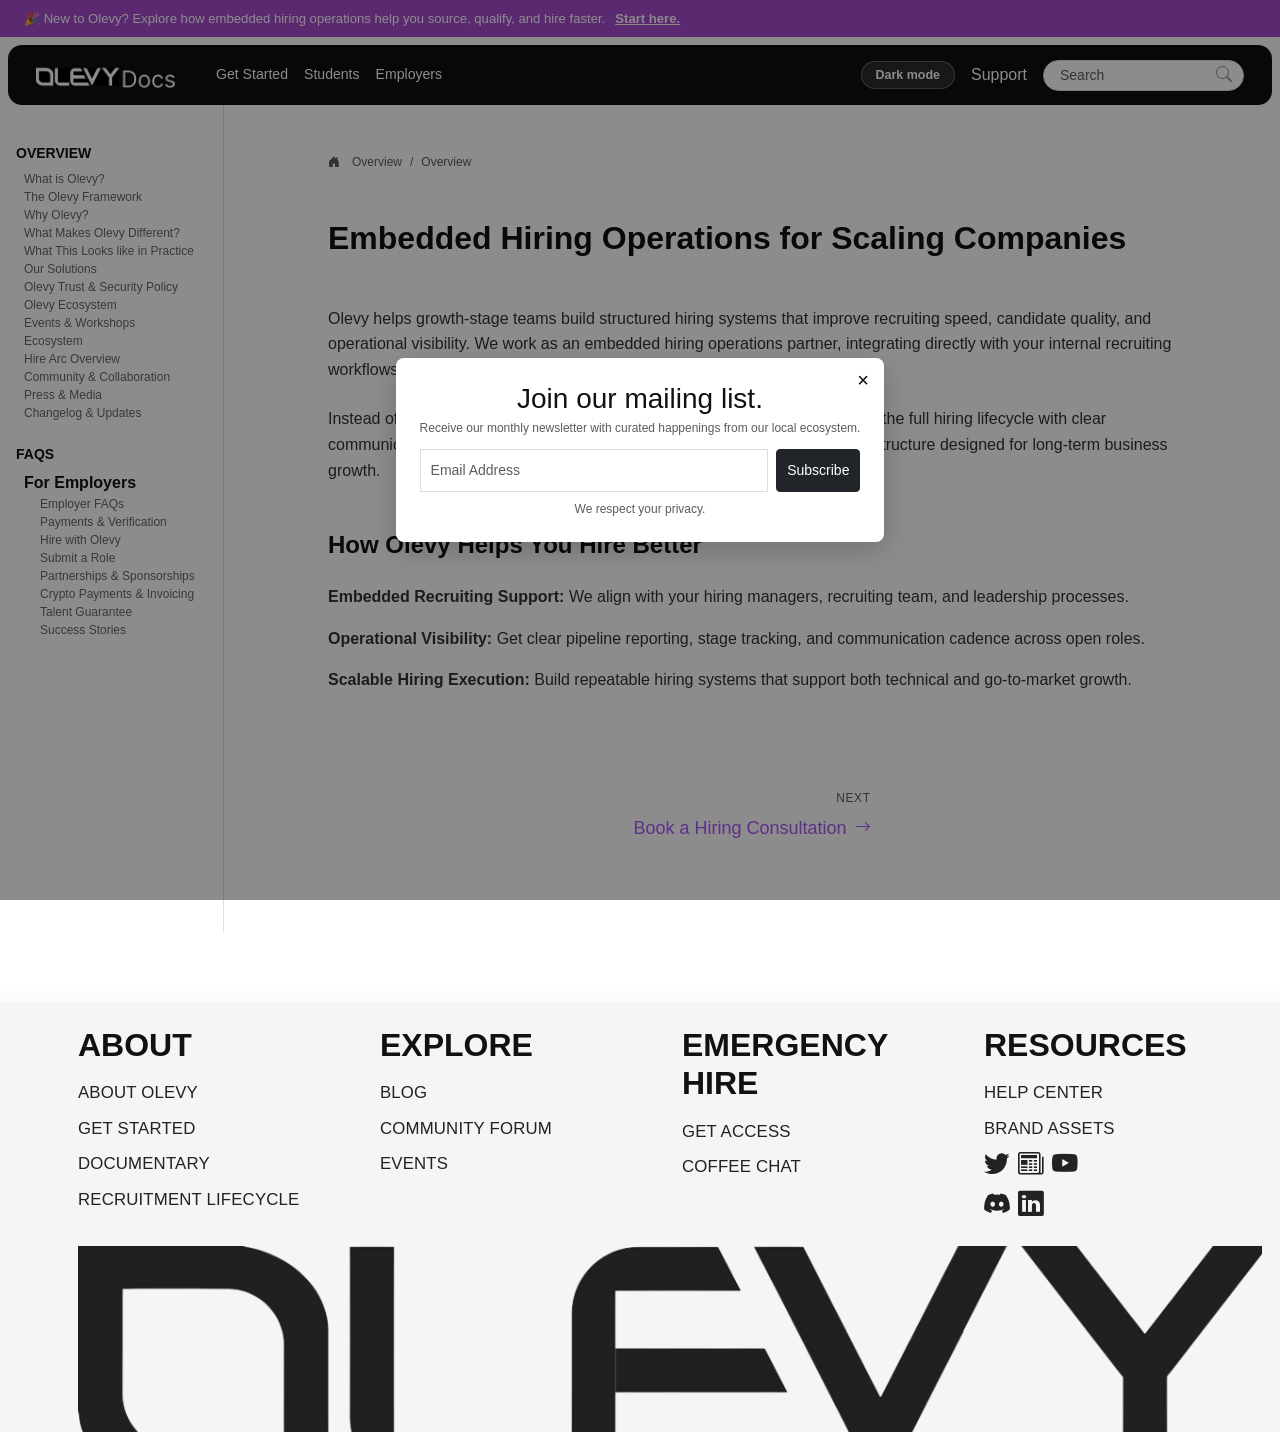
==== commit 4f153d78: "update the content and adjusted make seo better & footer adjust on dark light mode Co-authored-by: C" ====
--- a/index.html
+++ b/index.html
@@ -3,15 +3,65 @@
   <head>
     <meta charset="utf-8" />
     <meta name="viewport" content="width=device-width, initial-scale=1" />
-    <title>Olevy Docs</title>
+    <title>Embedded Hiring Operations Partner for Scaling Teams | Olevy</title>
+    <meta name="description" content="Olevy is an embedded hiring operations partner for growth-stage companies. Improve recruiting visibility, candidate quality, and hiring speed with structured, scalable processes." />
+    <meta name="robots" content="index, follow" />
+    <link rel="canonical" href="https://olevydocs.com/" />
+    <meta property="og:type" content="website" />
+    <meta property="og:title" content="Embedded Hiring Operations Partner for Scaling Teams | Olevy" />
+    <meta property="og:description" content="Scale hiring with embedded recruiting operations, structured workflows, and better candidate alignment." />
+    <meta property="og:url" content="https://olevydocs.com/" />
+    <meta property="og:image" content="https://olevydocs.com/img/logo-Olevy.png" />
+    <meta name="twitter:card" content="summary_large_image" />
+    <meta name="twitter:title" content="Embedded Hiring Operations Partner for Scaling Teams | Olevy" />
+    <meta name="twitter:description" content="Structured hiring operations for growth-stage organizations." />
+    <meta name="twitter:image" content="https://olevydocs.com/img/logo-Olevy.png" />
+    <meta name="theme-color" content="#0b1118" />
     <link rel="stylesheet" href="./bootstrap-5.3.8-dist/bootstrap-5.3.8-dist/css/bootstrap.css">
     <link rel="stylesheet" href="https://cdn.jsdelivr.net/npm/bootstrap-icons@1.11.3/font/bootstrap-icons.min.css">
     <link rel="stylesheet" href="./styles.css">
+    <script type="application/ld+json">
+      {
+        "@context": "https://schema.org",
+        "@graph": [
+          {
+            "@type": "Organization",
+            "@id": "https://olevydocs.com/#organization",
+            "name": "Olevy",
+            "url": "https://olevydocs.com/",
+            "logo": "https://olevydocs.com/img/logo-Olevy.png",
+            "email": "compliance@olevydocs.com"
+          },
+          {
+            "@type": "WebSite",
+            "@id": "https://olevydocs.com/#website",
+            "url": "https://olevydocs.com/",
+            "name": "Olevy",
+            "publisher": {
+              "@id": "https://olevydocs.com/#organization"
+            }
+          },
+          {
+            "@type": "Service",
+            "serviceType": "Embedded Hiring Operations",
+            "provider": {
+              "@id": "https://olevydocs.com/#organization"
+            },
+            "areaServed": "Global",
+            "audience": {
+              "@type": "Audience",
+              "audienceType": "Growth-stage and scaling companies"
+            },
+            "description": "Olevy embeds into hiring workflows to improve recruiting visibility, alignment, and execution across the full hiring lifecycle."
+          }
+        ]
+      }
+    </script>
     
   </head>
   <body>
     <div class="top-banner d-flex align-items-center justify-content-between px-3 px-md-4">
-      <div class="banner-text">🎉 New to Olevy? Explore how decentralized hiring and mentorship work together to help you source, verify, and grow Web3-ready talent. <a href="#" class="banner-link">Start here.</a></div>
+      <div class="banner-text">🎉 New to Olevy? Explore how embedded hiring operations help you source, qualify, and hire faster. <a href="contact.html" class="banner-link">Start here.</a></div>
     </div>
     <!-- Header -->
     <header class="sticky-top mt-2 bg-black-custom text-white-custom px-2 px-md-3 py-2 nav-rounded-all">
@@ -115,25 +165,26 @@
             <span id="breadcrumb-section">Overview</span>
           </div>
 
-          <h1 class="fw-bold mb-4 mb-md-5" id="content-title" style="font-size:2rem;">Overview</h1>
+          <h1 class="fw-bold mb-4 mb-md-5" id="content-title" style="font-size:2rem;">Embedded Hiring Operations for Scaling Companies</h1>
 
           <div id="dynamic-content">
             <!-- Default content -->
             <div class="mb-4 mb-md-5">
-              <p class="mb-4" style="font-size:1rem; color:#333; line-height:1.6;">Lorem Ipsum is placeholder text commonly used in the graphic, print, and publishing industries for previewing layouts and visual mockups.</p>
-              <p style="font-size:1rem; color:#333; line-height:1.6;">Lorem Ipsum is placeholder text commonly used in the graphic, print, and publishing industries for previewing layouts and visual mockups.</p>
-            </div>
-
-            <div class="mb-4 mb-md-5">
-              <h2 class="fw-bold mb-3 mb-md-4" style="font-size:1.5rem;">Security for all</h2>
-              <p class="mb-2 mb-md-3" style="font-size:1rem; color:#333; line-height:1.6;">Lorem Ipsum is placeholder text commonly used in the graphic, print, and publishing industries for previewing layouts and visual mockups.</p>
-              <p class="mb-4 mb-md-5" style="font-size:1rem; color:#333; line-height:1.6;">Lorem Ipsum is placeholder text commonly used in the graphic, print, and publishing industries for previewing layouts and visual mockups.</p>
+              <p class="mb-4" style="font-size:1rem; color:#333; line-height:1.6;">Olevy helps growth-stage teams build structured hiring systems that improve recruiting speed, candidate quality, and operational visibility. We work as an embedded hiring operations partner, integrating directly with your internal recruiting workflows.</p>
+              <p style="font-size:1rem; color:#333; line-height:1.6;">Instead of sending resume volume without process alignment, Olevy supports the full hiring lifecycle with clear communication, consistent evaluation standards, and scalable recruiting infrastructure designed for long-term business growth.</p>
+            </div>
+
+            <div class="mb-4 mb-md-5">
+              <h2 class="fw-bold mb-3 mb-md-4" style="font-size:1.5rem;">How Olevy Helps You Hire Better</h2>
+              <p class="mb-2 mb-md-3" style="font-size:1rem; color:#333; line-height:1.6;"><strong>Embedded Recruiting Support:</strong> We align with your hiring managers, recruiting team, and leadership processes.</p>
+              <p class="mb-2 mb-md-3" style="font-size:1rem; color:#333; line-height:1.6;"><strong>Operational Visibility:</strong> Get clear pipeline reporting, stage tracking, and communication cadence across open roles.</p>
+              <p class="mb-4 mb-md-5" style="font-size:1rem; color:#333; line-height:1.6;"><strong>Scalable Hiring Execution:</strong> Build repeatable hiring systems that support both technical and go-to-market growth.</p>
 
               <div class="d-flex align-items-center justify-content-center py-4 py-md-5">
                 <div class="text-end">
                   <div class="text-muted small text-uppercase" style="letter-spacing:.05em; margin-bottom:.5rem;">Next</div>
-                  <a href="#" class="d-flex align-items-center gap-2 text-decoration-none" style="color:#a855f7; font-size:1.125rem; font-weight:500;">
-                    Connect to Olevy <i class="bi bi-arrow-right" style="font-size:1rem;"></i>
+                  <a href="contact.html" class="d-flex align-items-center gap-2 text-decoration-none" style="color:#a855f7; font-size:1.125rem; font-weight:500;">
+                    Book a Hiring Consultation <i class="bi bi-arrow-right" style="font-size:1rem;"></i>
                   </a>
                 </div>
               </div>
@@ -221,7 +272,7 @@
           </div>
         </div>
         <div class="pt-2 pt-md-3">
-          <img src="./img/Footer-Img-transparent.png" alt="OLEVY" class="footer-logo-img">
+          <img src="./img/Footer-Img-transparent.png" alt="OLEVY" class="footer-logo-img" id="footerLogo">
         </div>
       </div>
     </footer>
@@ -328,25 +379,125 @@
           breadcrumb: 'What Makes Olevy Different?',
           content: `
             <div class="mb-4 mb-md-5">
-              <p style="font-size:1rem; color:#333; line-height:1.6;">What sets Olevy apart is not just our ability to source talent, but the structure and discipline we bring to the entire hiring process. Unlike traditional recruiting models that rely on individual recruiter style, loosely documented activity, and inconsistent communication, Olevy operates through a standardized, repeatable framework that ensures every role is managed with the same level of precision and accountability.</p>
-              <p class="mt-3" style="font-size:1rem; color:#333; line-height:1.6;">Every candidate interaction is intentional, every stage of the pipeline is clearly defined, and every update is grounded in real data—not assumptions. Hiring managers are never left guessing about progress, candidate quality, or next steps, because visibility is built into the process from the start.</p>
-              <p class="mt-3" style="font-size:1rem; color:#333; line-height:1.6;">By combining experienced talent partners with a consistent operating model, Olevy transforms recruiting from a reactive function into a structured, transparent system that delivers reliable outcomes and a higher standard of execution.</p>
+              <p style="font-size:1rem; color:#333; line-height:1.6;">Hiring is one of the most operationally important functions within a growing company, yet many organizations still rely on fragmented recruiting processes that lack visibility, structure, and long-term alignment. Traditional staffing agencies are often designed around transactional hiring; focusing primarily on sourcing resumes and filling open roles as quickly as possible. While this can support short-term hiring needs, it often leaves companies managing disconnected workflows, inconsistent candidate evaluation standards, limited operational visibility, and little long-term hiring infrastructure.</p>
+              <h2 class="fw-bold mb-3 mt-4" style="font-size:1.4rem;">Olevy was built differently.</h2>
+              <p class="mt-3" style="font-size:1rem; color:#333; line-height:1.6;">Rather than operating as an external agency that simply submits candidates, Olevy functions as an embedded hiring operations partner designed to integrate directly into a company's recruiting ecosystem. The goal is not only to support hiring execution, but to create scalable, structured, and operationally aligned recruiting systems that grow alongside the business.</p>
+              <p class="mt-3" style="font-size:1rem; color:#333; line-height:1.6;">This embedded approach allows Olevy to support the full hiring lifecycle through a more integrated operational model. Instead of functioning independently from internal teams, Olevy collaborates closely with leadership, hiring managers, recruiters, and stakeholders to improve visibility, alignment, and consistency across hiring operations.</p>
+            </div>
+
+            <div class="mb-4 mb-md-5">
+              <h2 class="fw-bold mb-3" style="font-size:1.4rem;">What Embedded Hiring Means</h2>
+              <p style="font-size:1rem; color:#333; line-height:1.6;">Embedded hiring is a recruiting partnership model where recruiting support becomes integrated into a company's existing workflows, communication channels, and hiring strategy rather than operating as a disconnected third-party vendor.</p>
+              <p class="mt-3" style="font-size:1rem; color:#333; line-height:1.6;">This means Olevy works alongside internal teams to support areas such as:</p>
+              <ul style="font-size:1rem; color:#333; line-height:1.9; margin-top:1rem;">
+                <li class="mb-2">Hiring process structure and optimization</li>
+                <li class="mb-2">Candidate sourcing and qualification</li>
+                <li class="mb-2">Interview coordination and stakeholder alignment</li>
+                <li class="mb-2">Candidate calibration and evaluation consistency</li>
+                <li class="mb-2">Recruiting workflow visibility and operational reporting</li>
+                <li class="mb-2">Hiring manager communication and process management</li>
+                <li class="mb-2">Technical and go-to-market hiring support</li>
+                <li class="mb-2">Scalable recruiting infrastructure for growth-stage organizations</li>
+              </ul>
+              <p class="mt-3" style="font-size:1rem; color:#333; line-height:1.6;">Rather than focusing solely on resume volume, Olevy prioritizes operational consistency, candidate alignment, and structured hiring execution that supports long-term organizational growth.</p>
+            </div>
+
+            <div class="mb-4 mb-md-5">
+              <h2 class="fw-bold mb-3" style="font-size:1.4rem;">Built for Scaling Companies</h2>
+              <p style="font-size:1rem; color:#333; line-height:1.6;">As companies grow, hiring becomes increasingly complex. Communication gaps, inconsistent evaluation standards, fragmented workflows, and lack of recruiting visibility can slow growth and create operational inefficiencies across teams.</p>
+              <p class="mt-3" style="font-size:1rem; color:#333; line-height:1.6;">Olevy was designed to help solve these challenges by bringing operational structure and recruiting expertise into one scalable framework.</p>
+              <p class="mt-3" style="font-size:1rem; color:#333; line-height:1.6;">Olevy is not designed to operate as a traditional recruiting agency. The focus extends beyond candidate sourcing into the broader operational systems that support effective hiring at scale.</p>
+              <p class="mt-3" style="font-size:1rem; color:#333; line-height:1.6;">By combining recruiting expertise with operational process alignment, scalable workflows, and embedded partnership models, Olevy helps companies create hiring environments that are more structured, more visible, and better aligned with long-term business growth.</p>
             </div>
           `
         },
         'practice-looks-like': {
-          title: 'What This Looks like in Practice',
-          breadcrumb: 'What This Looks like in Practice',
-          content: `
-            <div class="mb-4 mb-md-5">
-              <p style="font-size:1rem; color:#333; line-height:1.6;">At Olevy, execution is standardized across every role and recruiter. This includes:</p>
-              <ul style="font-size:1rem; color:#333; line-height:1.9; margin-top:1.5rem;">
-                <li class="mb-2"><strong>Structured intake sessions</strong> with hiring managers to define success profiles, KPIs, and candidate criteria.</li>
-                <li class="mb-2"><strong>Consistent screening methodology</strong>, including role walkthroughs, qualification validation, and candidate alignment checks.</li>
-                <li class="mb-2"><strong>Detailed recruiter notes</strong> capturing candidate background, metrics, motivators, and overall recommendation.</li>
-                <li class="mb-2"><strong>Real-time pipeline management</strong> with visibility into candidate stage, movement, and blockers.</li>
-                <li><strong>Weekly reporting and communication cadences</strong> to ensure alignment with hiring teams.</li>
-              </ul>
+          title: 'What This Looks Like In Practice',
+          breadcrumb: 'What This Looks Like In Practice',
+          content: `
+            <div class="mb-4 mb-md-5">
+              <p style="font-size:1rem; color:#333; line-height:1.6;">Hiring challenges rarely begin with sourcing alone. As companies grow, recruiting becomes increasingly tied to operational execution, communication flow, stakeholder alignment, and process visibility across the organization. Without structured hiring systems in place, teams often experience inconsistent candidate evaluation, fragmented communication, unclear ownership across the hiring process, scheduling inefficiencies, delayed feedback cycles, and limited visibility into overall pipeline health.</p>
+              <h2 class="fw-bold mb-3 mt-4" style="font-size:1.4rem;">Olevy was designed to operate differently.</h2>
+              <p style="font-size:1rem; color:#333; line-height:1.6;">Through an embedded hiring operations model, Olevy integrates directly into a company's existing recruiting ecosystem to support both hiring execution and operational hiring structure. Rather than functioning as an external recruiting vendor operating independently from internal teams, Olevy works alongside leadership, hiring managers, recruiters, and operational stakeholders to create a more aligned and scalable hiring environment that is embedded into existing workflows.</p>
+              <p class="mt-3" style="font-size:1rem; color:#333; line-height:1.6;">Olevy is designed to integrate into a company's existing systems and operational processes rather than requiring organizations to rebuild their recruiting infrastructure from scratch. This allows hiring operations to remain aligned with the company's internal communication structure, business goals, and growth priorities.</p>
+              <p class="mt-3" style="font-size:1rem; color:#333; line-height:1.6;">Depending on the organization's needs, Olevy may integrate into:</p>
+              <ul style="font-size:1rem; color:#333; line-height:1.9; margin-top:1rem;">
+                <li class="mb-2">Applicant tracking systems (ATS)</li>
+                <li class="mb-2">Hiring manager workflows</li>
+                <li class="mb-2">Recruiting communication channels</li>
+                <li class="mb-2">Candidate evaluation processes</li>
+                <li class="mb-2">Interview scheduling coordination</li>
+                <li class="mb-2">Pipeline tracking systems</li>
+                <li class="mb-2">Recruiting analytics and reporting structures</li>
+                <li class="mb-2">Stakeholder feedback workflows</li>
+              </ul>
+              <p class="mt-3" style="font-size:1rem; color:#333; line-height:1.6;">This embedded structure allows recruiting operations to function as a connected extension of the business rather than a disconnected external process.</p>
+            </div>
+
+            <div class="mb-4 mb-md-5">
+              <h2 class="fw-bold mb-3" style="font-size:1.4rem;">Candidate Qualification &amp; Calibration</h2>
+              <p style="font-size:1rem; color:#333; line-height:1.6;">One of the most critical aspects of effective hiring is ensuring that candidate evaluation standards remain aligned across stakeholders. As organizations scale, inconsistent interview feedback, unclear qualification standards, and fragmented hiring criteria can create operational bottlenecks and reduce hiring efficiency.</p>
+              <p class="mt-3" style="font-size:1rem; color:#333; line-height:1.6;">Olevy supports structured candidate qualification processes designed to improve alignment across recruiting teams and hiring stakeholders. This includes supporting:</p>
+              <ul style="font-size:1rem; color:#333; line-height:1.9; margin-top:1rem;">
+                <li class="mb-2">Candidate screening and qualification</li>
+                <li class="mb-2">Alignment against job requirements and business objectives</li>
+                <li class="mb-2">Structured recruiter documentation</li>
+                <li class="mb-2">Hiring manager calibration discussions</li>
+                <li class="mb-2">Interview feedback coordination</li>
+                <li class="mb-2">Candidate pipeline visibility</li>
+                <li class="mb-2">Evaluation consistency across interview stages</li>
+              </ul>
+              <p class="mt-3" style="font-size:1rem; color:#333; line-height:1.6;">The goal is not simply to move candidates through a pipeline, but to create a more structured and transparent hiring process that improves decision-making and operational consistency.</p>
+            </div>
+
+            <div class="mb-4 mb-md-5">
+              <h2 class="fw-bold mb-3" style="font-size:1.4rem;">Operational Visibility &amp; Hiring Structure</h2>
+              <p style="font-size:1rem; color:#333; line-height:1.6;">Recruiting often becomes fragmented when companies scale quickly without clear operational systems in place. Olevy helps create greater visibility into recruiting workflows so leadership teams can better understand hiring progress, pipeline movement, bottlenecks, and operational priorities across the hiring lifecycle.</p>
+              <p class="mt-3" style="font-size:1rem; color:#333; line-height:1.6;">This may include:</p>
+              <ul style="font-size:1rem; color:#333; line-height:1.9; margin-top:1rem;">
+                <li class="mb-2">Structured hiring workflows</li>
+                <li class="mb-2">Pipeline management support</li>
+                <li class="mb-2">Recruiting process documentation</li>
+                <li class="mb-2">Hiring progress reporting</li>
+                <li class="mb-2">Candidate status visibility</li>
+                <li class="mb-2">Workflow optimization recommendations</li>
+                <li class="mb-2">Stakeholder communication alignment</li>
+                <li class="mb-2">Interview process coordination</li>
+              </ul>
+              <p class="mt-3" style="font-size:1rem; color:#333; line-height:1.6;">By improving visibility across recruiting operations, organizations are better positioned to make informed hiring decisions while maintaining alignment across teams.</p>
+            </div>
+
+            <div class="mb-4 mb-md-5">
+              <h2 class="fw-bold mb-3" style="font-size:1.4rem;">Technical &amp; Go-To-Market Hiring Support</h2>
+              <p style="font-size:1rem; color:#333; line-height:1.6;">Olevy supports both technical and business-focused hiring functions depending on organizational needs. This includes experience supporting hiring initiatives across areas such as:</p>
+              <div class="row g-4 mt-2">
+                <div class="col-12 col-md-6">
+                  <h3 class="fw-semibold mb-2" style="font-size:1.1rem;">Technical Hiring</h3>
+                  <ul style="font-size:1rem; color:#333; line-height:1.9;">
+                    <li class="mb-2">Software engineering</li>
+                    <li class="mb-2">Cybersecurity</li>
+                    <li class="mb-2">Infrastructure and systems roles</li>
+                    <li class="mb-2">Technical operations</li>
+                    <li class="mb-2">Technical recruiting support</li>
+                  </ul>
+                </div>
+                <div class="col-12 col-md-6">
+                  <h3 class="fw-semibold mb-2" style="font-size:1.1rem;">Go-To-Market Hiring</h3>
+                  <ul style="font-size:1rem; color:#333; line-height:1.9;">
+                    <li class="mb-2">Sales development</li>
+                    <li class="mb-2">Account executives</li>
+                    <li class="mb-2">Customer success</li>
+                    <li class="mb-2">Solutions consulting</li>
+                    <li class="mb-2">Revenue organization growth</li>
+                  </ul>
+                </div>
+              </div>
+              <p class="mt-3" style="font-size:1rem; color:#333; line-height:1.6;">This combination allows Olevy to support organizations that require both technical expertise and scalable business hiring operations as they grow.</p>
+            </div>
+
+            <div class="mb-4 mb-md-5">
+              <h2 class="fw-bold mb-3" style="font-size:1.4rem;">Built for Long-Term Scalability</h2>
+              <p style="font-size:1rem; color:#333; line-height:1.6;">Olevy's approach is centered around creating hiring systems that are operationally scalable rather than purely reactive. By combining recruiting execution with operational structure, Olevy helps organizations create more sustainable hiring processes that can evolve alongside company growth.</p>
             </div>
           `
         },
@@ -355,7 +506,8 @@
           breadcrumb: 'Our Solutions',
           content: `
             <div class="mb-4 mb-md-5">
-              <p style="font-size:1rem; color:#333; line-height:1.6;">Subscription-based pricing tailored to your business. At Olevy, we know there's no one-size-fits-all for business. That's why, depending on your size and next step, we have three bespoke products we can build around you and what your business needs to move it forward.</p>
+              <h2 class="fw-bold mb-3 mb-md-4" style="font-size:1.5rem;">Subscription-based pricing tailored to your business.</h2>
+              <p style="font-size:1rem; color:#333; line-height:1.6;">At Olevy, we know there's no one-size-fits-all for business. That's why, depending on your size and next step, we have three bespoke products we can build around you and what your business needs to move it forward.</p>
               <p style="font-size:1rem; color:#333; line-height:1.6;">Hiring top talent requires a strategic approach based on relevant experience. You'll be working with experts who have helped the world's largest technology brands scale.</p>
             </div>
             <div class="row g-4 mb-4 mb-md-5">
@@ -369,7 +521,7 @@
               <div class="col-12 col-md-4">
                 <div class="p-4 border rounded h-100 d-flex flex-column">
                   <h3 class="fw-bold mb-2" style="font-size:1.15rem;">Scale Up</h3>
-                  <p class="flex-grow-1" style="font-size:.95rem; color:#333; line-height:1.6;">Our full, end-to-end service with strategic support. A highly-skilled team of TA specialists with strategic support on top. Ideal for companies looking to expand their in-house TA team to scale after cementing product market fit.</p>
+                  <p class="flex-grow-1" style="font-size:.95rem; color:#333; line-height:1.6;">Our full, end-to-end service with strategic support. A highly-skilled team of TA specialists with the strategic support on top. Ideal for companies looking to expand their in house TA team to scale after cementing product market fit.</p>
                   <a href="contact.html" class="mt-3 text-decoration-none fw-semibold" style="color:#a855f7;">Learn More &rarr;</a>
                 </div>
               </div>
@@ -726,14 +878,23 @@
       // Theme toggles
       (function () {
         const root = document.documentElement;
+        const footerLogo = document.getElementById('footerLogo');
         const toggles = [
           document.getElementById('themeToggleIndex'),
           document.getElementById('themeToggleMobile')
         ].filter(Boolean);
         if (!toggles.length) return;
 
+        const footerLogoSources = {
+          light: './img/Footer-Img-transparent.png',
+          dark: './img/white-olevy-trasprent.png'
+        };
+
         function applyTheme(theme) {
           root.setAttribute('data-theme', theme);
+          if (footerLogo) {
+            footerLogo.src = footerLogoSources[theme] || footerLogoSources.light;
+          }
           toggles.forEach(function (toggle) {
             toggle.textContent = theme === 'dark' ? 'Light mode' : 'Dark mode';
           });
--- a/styles.css
+++ b/styles.css
@@ -258,7 +258,7 @@
 
       .footer-content-wrap {
         max-width: 1320px;
-        margin: 0 auto;
+        margin: 0 30px;
       }
 
       .footer-columns {
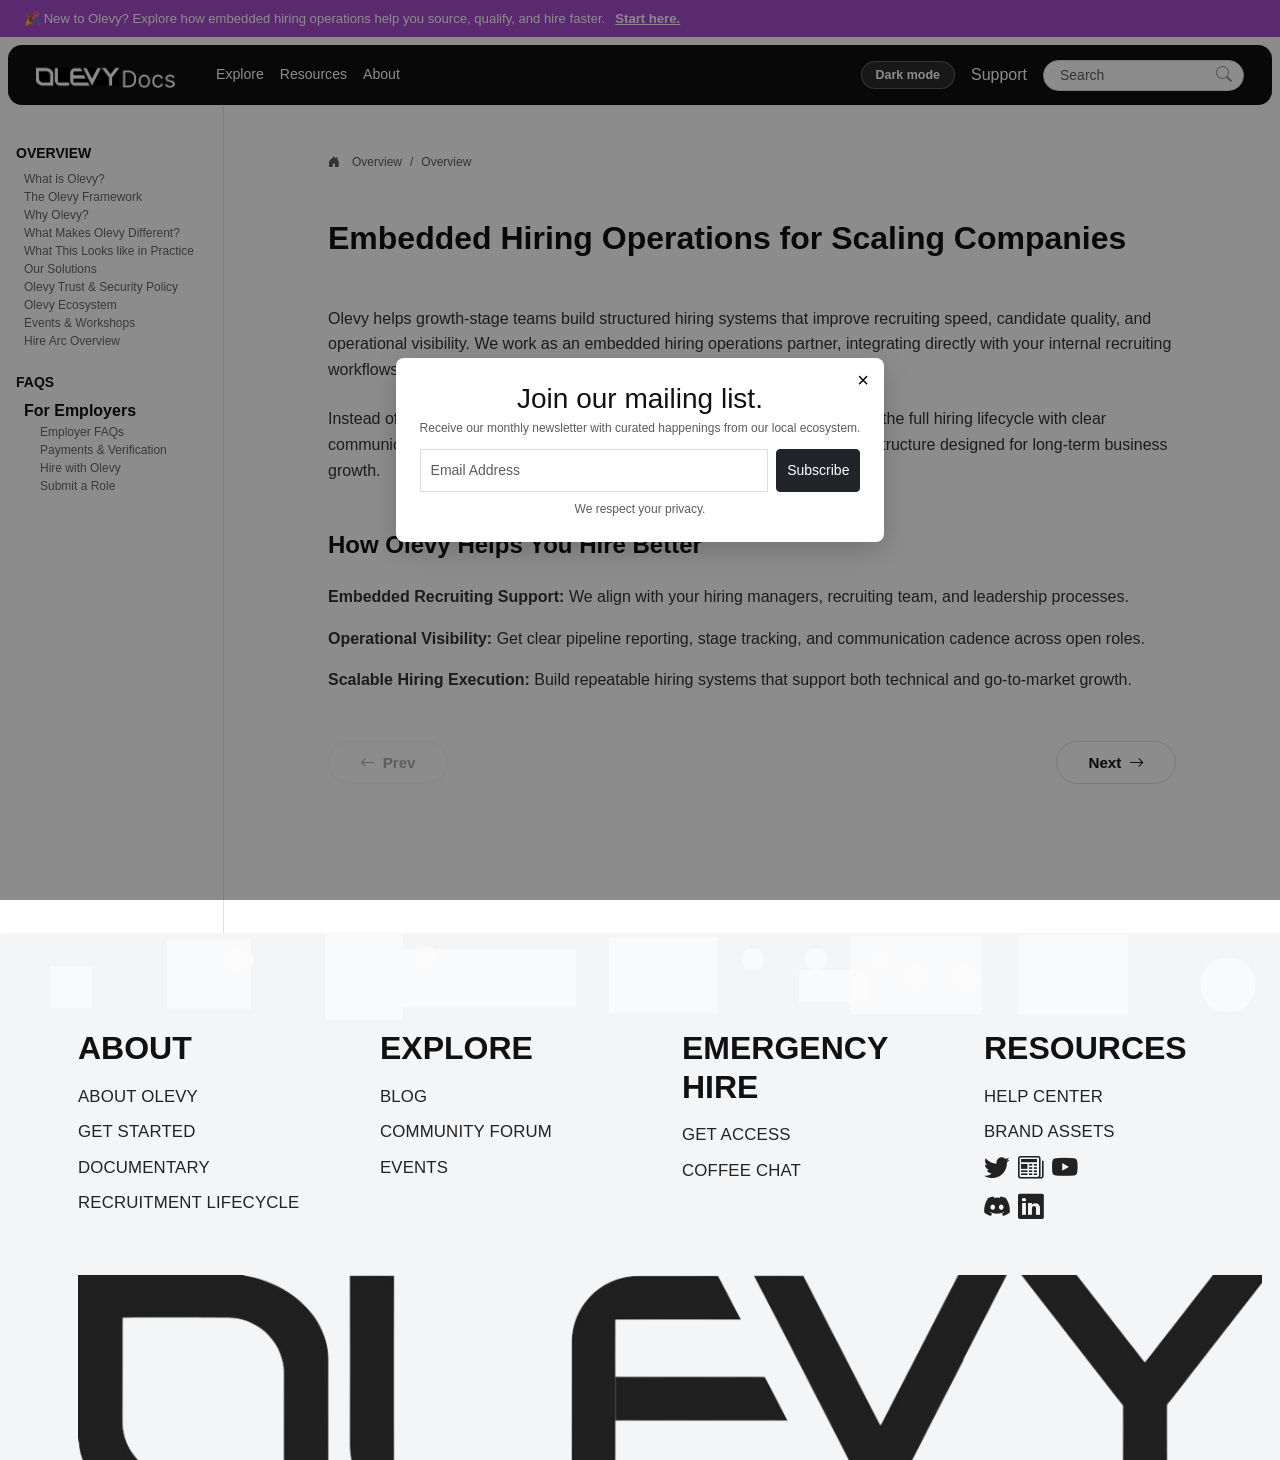
==== commit 5d15a3d7: "fixed the suggested change and added animtion on footer top" ====
--- a/index.html
+++ b/index.html
@@ -77,9 +77,9 @@
 
         <!-- Navigation Menu -->
         <nav class="navbar-menu d-none d-md-flex align-items-center gap-3 justify-content-start">
-          <a href="contact.html" class="text-decoration-none text-white">Get Started</a>
-          <a href="#" class="text-decoration-none text-white">Students</a>
-          <a href="#" class="text-decoration-none text-white">Employers</a>
+          <a href="#" class="text-decoration-none text-white">Explore</a>
+          <a href="#" class="text-decoration-none text-white">Resources</a>
+          <a href="#" class="text-decoration-none text-white">About</a>
         </nav>
 
         <div class="header-right d-none d-md-flex align-items-center gap-2 gap-md-3 ms-auto">
@@ -95,9 +95,9 @@
       <!-- Mobile Menu -->
       <nav class="mobile-menu d-md-none navbar-menu-mobile" id="mobileMenu" style="display: none;">
         <button type="button" class="theme-toggle w-100 mb-2" id="themeToggleMobile" aria-label="Toggle light and dark mode">Dark mode</button>
-        <a href="contact.html" class="text-decoration-none text-white d-block py-2">Get Started</a>
-        <a href="#" class="text-decoration-none text-white d-block py-2">Students</a>
-        <a href="#" class="text-decoration-none text-white d-block py-2">Employers</a>
+        <a href="#" class="text-decoration-none text-white d-block py-2">Explore</a>
+        <a href="#" class="text-decoration-none text-white d-block py-2">Resources</a>
+        <a href="#" class="text-decoration-none text-white d-block py-2">About</a>
         <a href="#" class="text-decoration-none text-white d-block py-2">Support</a>
         <div class="position-relative py-2">
           <input type="text" class="form-control form-control-sm ps-3" placeholder="Search" style="border-radius:50px; padding-right:2rem;">
@@ -124,11 +124,11 @@
                 <li><a href="#" class="nav-link p-0 sidebar-link sidebar-child" data-section="trust-security">Olevy Trust &amp; Security Policy</a></li>
                 <li><a href="#" class="nav-link p-0 sidebar-link sidebar-child" data-section="olevy-ecosystem">Olevy Ecosystem</a></li>
                 <li><a href="#" class="nav-link p-0 sidebar-link sidebar-child" data-section="events-workshops">Events &amp; Workshops</a></li>
-                <li><a href="#" class="nav-link p-0 sidebar-link sidebar-child" data-section="ecosystem">Ecosystem</a></li>
+                <!-- <li><a href="#" class="nav-link p-0 sidebar-link sidebar-child" data-section="ecosystem">Ecosystem</a></li> -->
                 <li><a href="#" class="nav-link p-0 sidebar-link sidebar-child" data-section="hire-arc">Hire Arc Overview</a></li>
-                <li><a href="#" class="nav-link p-0 sidebar-link sidebar-child" data-section="community-collaboration">Community &amp; Collaboration</a></li>
-                <li><a href="#" class="nav-link p-0 sidebar-link sidebar-child" data-section="press-media">Press &amp; Media</a></li>
-                <li><a href="#" class="nav-link p-0 sidebar-link sidebar-child" data-section="changelog-updates">Changelog &amp; Updates</a></li>
+                <!-- <li><a href="#" class="nav-link p-0 sidebar-link sidebar-child" data-section="community-collaboration">Community &amp; Collaboration</a></li> -->
+                <!-- <li><a href="#" class="nav-link p-0 sidebar-link sidebar-child" data-section="press-media">Press &amp; Media</a></li> -->
+                <!-- <li><a href="#" class="nav-link p-0 sidebar-link sidebar-child" data-section="changelog-updates">Changelog &amp; Updates</a></li> -->
               </ul>
             </div>
 
@@ -143,10 +143,10 @@
                     <li><a href="#" class="nav-link p-0 sidebar-link sidebar-child" data-section="payments-verification">Payments &amp; Verification</a></li>
                     <li><a href="#" class="nav-link p-0 sidebar-link sidebar-child" data-section="hire-with-olevy">Hire with Olevy</a></li>
                     <li><a href="#" class="nav-link p-0 sidebar-link sidebar-child" data-section="submit-role">Submit a Role</a></li>
-                    <li><a href="#" class="nav-link p-0 sidebar-link sidebar-child" data-section="partnerships">Partnerships &amp; Sponsorships</a></li>
-                    <li><a href="#" class="nav-link p-0 sidebar-link sidebar-child" data-section="crypto-payments">Crypto Payments &amp; Invoicing</a></li>
-                    <li><a href="#" class="nav-link p-0 sidebar-link sidebar-child" data-section="talent-guarantee">Talent Guarantee</a></li>
-                    <li><a href="#" class="nav-link p-0 sidebar-link sidebar-child" data-section="success-stories">Success Stories</a></li>
+                    <!-- <li><a href="#" class="nav-link p-0 sidebar-link sidebar-child" data-section="partnerships">Partnerships &amp; Sponsorships</a></li> -->
+                    <!-- <li><a href="#" class="nav-link p-0 sidebar-link sidebar-child" data-section="crypto-payments">Crypto Payments &amp; Invoicing</a></li> -->
+                    <!-- <li><a href="#" class="nav-link p-0 sidebar-link sidebar-child" data-section="talent-guarantee">Talent Guarantee</a></li> -->
+                    <!-- <li><a href="#" class="nav-link p-0 sidebar-link sidebar-child" data-section="success-stories">Success Stories</a></li> -->
                   </ul>
                 </li>
               </ul>
@@ -179,16 +179,18 @@
               <p class="mb-2 mb-md-3" style="font-size:1rem; color:#333; line-height:1.6;"><strong>Embedded Recruiting Support:</strong> We align with your hiring managers, recruiting team, and leadership processes.</p>
               <p class="mb-2 mb-md-3" style="font-size:1rem; color:#333; line-height:1.6;"><strong>Operational Visibility:</strong> Get clear pipeline reporting, stage tracking, and communication cadence across open roles.</p>
               <p class="mb-4 mb-md-5" style="font-size:1rem; color:#333; line-height:1.6;"><strong>Scalable Hiring Execution:</strong> Build repeatable hiring systems that support both technical and go-to-market growth.</p>
-
-              <div class="d-flex align-items-center justify-content-center py-4 py-md-5">
-                <div class="text-end">
-                  <div class="text-muted small text-uppercase" style="letter-spacing:.05em; margin-bottom:.5rem;">Next</div>
-                  <a href="contact.html" class="d-flex align-items-center gap-2 text-decoration-none" style="color:#a855f7; font-size:1.125rem; font-weight:500;">
-                    Book a Hiring Consultation <i class="bi bi-arrow-right" style="font-size:1rem;"></i>
-                  </a>
-                </div>
-              </div>
-            </div>
+            </div>
+          </div>
+
+          <div class="section-nav d-flex align-items-center justify-content-between gap-3 pb-4 pb-md-5">
+            <button type="button" id="prevSectionBtn" class="section-nav-btn section-nav-btn-prev" aria-label="Go to previous section">
+              <i class="bi bi-arrow-left"></i>
+              <span>Prev</span>
+            </button>
+            <button type="button" id="nextSectionBtn" class="section-nav-btn section-nav-btn-next" aria-label="Go to next section">
+              <span>Next</span>
+              <i class="bi bi-arrow-right"></i>
+            </button>
           </div>
         </div>
       </main>
@@ -271,7 +273,7 @@
             </ul>
           </div>
         </div>
-        <div class="pt-2 pt-md-3">
+        <div class="pt-8 pt-md-3">
           <img src="./img/Footer-Img-transparent.png" alt="OLEVY" class="footer-logo-img" id="footerLogo">
         </div>
       </div>
@@ -735,11 +737,11 @@
           breadcrumb: 'Press & Media',
           content: `<p class="mb-4" style="font-size:1rem; color:#333; line-height:1.6;">Read the latest news, announcements, and media coverage about Olevy. Our press kit is available for downloads.</p>`
         },
-        'changelog-updates': {
-          title: 'Changelog & Updates',
-          breadcrumb: 'Changelog & Updates',
-          content: `<p class="mb-4" style="font-size:1rem; color:#333; line-height:1.6;">Check this section for release notes, feature rollouts, and product roadmap updates.</p>`
-        },
+        // 'changelog-updates': {
+        //   title: 'Changelog & Updates',
+        //   breadcrumb: 'Changelog & Updates',
+        //   content: `<p class="mb-4" style="font-size:1rem; color:#333; line-height:1.6;">Check this section for release notes, feature rollouts, and product roadmap updates.</p>`
+        // },
         'payments-verification': {
           title: 'Payments & Verification',
           breadcrumb: 'Payments & Verification',
@@ -845,6 +847,81 @@
         },
       };
 
+      const sectionOrder = [
+        'overview',
+        'what-is-olevy',
+        'olevy-framework',
+        'why-olevy',
+        'what-makes-olevy-different',
+        'practice-looks-like',
+        'our-solutions',
+        'trust-security',
+        'olevy-ecosystem',
+        'events-workshops',
+        'hire-arc',
+        'faq-employers'
+      ];
+
+      const overviewContent = document.getElementById('dynamic-content') ? document.getElementById('dynamic-content').innerHTML : '';
+      const overviewTitle = document.getElementById('content-title') ? document.getElementById('content-title').textContent : 'Embedded Hiring Operations for Scaling Companies';
+      const overviewBreadcrumb = document.getElementById('breadcrumb-section') ? document.getElementById('breadcrumb-section').textContent : 'Overview';
+      let currentSectionIndex = 0;
+
+      const contentTitleEl = document.getElementById('content-title');
+      const breadcrumbEl = document.getElementById('breadcrumb-section');
+      const dynamicContentEl = document.getElementById('dynamic-content');
+      const prevSectionBtn = document.getElementById('prevSectionBtn');
+      const nextSectionBtn = document.getElementById('nextSectionBtn');
+
+      function getSectionIndex(sectionId) {
+        return sectionOrder.indexOf(sectionId);
+      }
+
+      function renderSection(sectionId) {
+        const isOverview = sectionId === 'overview';
+        const data = isOverview ? null : sectionContent[sectionId];
+        const index = getSectionIndex(sectionId);
+
+        if (isOverview) {
+          if (dynamicContentEl) dynamicContentEl.innerHTML = overviewContent;
+          if (contentTitleEl) contentTitleEl.textContent = overviewTitle;
+          if (breadcrumbEl) breadcrumbEl.textContent = overviewBreadcrumb;
+          currentSectionIndex = 0;
+        } else if (data) {
+          if (dynamicContentEl) dynamicContentEl.innerHTML = data.content;
+          if (contentTitleEl) contentTitleEl.textContent = data.title;
+          if (breadcrumbEl) breadcrumbEl.textContent = data.breadcrumb;
+          currentSectionIndex = index >= 0 ? index : 0;
+        }
+
+        if (prevSectionBtn) {
+          prevSectionBtn.disabled = currentSectionIndex <= 0;
+        }
+
+        if (nextSectionBtn) {
+          nextSectionBtn.disabled = currentSectionIndex >= sectionOrder.length - 1;
+        }
+      }
+
+      function goToAdjacentSection(direction) {
+        const nextIndex = currentSectionIndex + direction;
+        if (nextIndex < 0 || nextIndex >= sectionOrder.length) return;
+        renderSection(sectionOrder[nextIndex]);
+        window.scrollTo({ top: 0, behavior: 'smooth' });
+      }
+
+      if (prevSectionBtn) {
+        prevSectionBtn.addEventListener('click', function () {
+          goToAdjacentSection(-1);
+        });
+      }
+
+      if (nextSectionBtn) {
+        nextSectionBtn.addEventListener('click', function () {
+          goToAdjacentSection(1);
+        });
+      }
+
       // Handle hamburger menu toggle
       document.getElementById('navbarToggle').addEventListener('click', function() {
         const mobileMenu = document.getElementById('mobileMenu');
@@ -864,16 +941,11 @@
         link.addEventListener('click', function(e) {
           e.preventDefault();
           const section = this.getAttribute('data-section');
-          const data = sectionContent[section];
-          
-          if (data) {
-            const contentDiv = document.getElementById('dynamic-content');
-            contentDiv.innerHTML = data.content;
-            document.getElementById('content-title').textContent = data.title;
-            document.getElementById('breadcrumb-section').textContent = data.breadcrumb;
-          }
+          renderSection(section);
         });
       });
+
+      renderSection('overview');
 
       // Theme toggles
       (function () {
--- a/styles.css
+++ b/styles.css
@@ -11,6 +11,8 @@
   --header-text: #ffffff;
   --banner-bg: #a54bcc;
   --footer-bg: #f3f5f7;
+  --footer-bridge-top: #f3f5f7;
+  --footer-bridge-block: rgba(255, 255, 255, 0.48);
 }
 
 [data-theme='dark'] {
@@ -23,6 +25,8 @@
   --header-text: #f0f3f6;
   --banner-bg: #8e3eb0;
   --footer-bg: #15191d;
+  --footer-bridge-top: #15191d;
+  --footer-bridge-block: rgba(255, 255, 255, 0.06);
 }
 
 .footer-logo-img {
@@ -226,6 +230,59 @@
   border-color: var(--line);
 }
 
+.section-nav {
+  max-width: 56rem;
+  margin: 0 auto;
+}
+
+.section-nav-btn {
+  border: 1px solid var(--line);
+  background: var(--surface);
+  color: var(--text);
+  border-radius: 999px;
+  padding: 0.8rem 1.15rem;
+  min-width: 120px;
+  display: inline-flex;
+  align-items: center;
+  justify-content: center;
+  gap: 0.45rem;
+  font-size: 0.95rem;
+  font-weight: 700;
+  line-height: 1;
+  transition: transform 0.2s ease, background-color 0.2s ease, border-color 0.2s ease, opacity 0.2s ease;
+}
+
+.section-nav-btn:hover:not(:disabled) {
+  transform: translateY(-1px);
+  border-color: #a855f7;
+}
+
+.section-nav-btn:disabled {
+  opacity: 0.35;
+  cursor: not-allowed;
+}
+
+.section-nav-btn-next {
+  margin-left: auto;
+}
+
+.section-nav-btn i {
+  font-size: 0.95rem;
+}
+
+@media (max-width: 576px) {
+  .section-nav {
+    gap: 0.75rem !important;
+  }
+
+  .section-nav-btn {
+    min-width: 0;
+    flex: 1 1 50%;
+    padding: 0.72rem 0.95rem;
+    font-size: 0.88rem;
+  }
+}
+
 #modalEmail{
   border-radius: 0px;
   padding: 10px;
@@ -247,9 +304,65 @@
       .top-banner .banner-close{background:transparent;border:0;color:#fff;font-size:1.1rem;padding:.25rem .5rem}
 
       .footer-bridge {
-        height: 40px;
+        height: 96px;
         margin-top: 0;
-        background: linear-gradient(180deg, transparent 0%, var(--footer-bg) 100%);
+        position: relative;
+        overflow: hidden;
+        background: var(--footer-bg);
+      }
+
+      .footer-bridge::before {
+        content: "";
+        position: absolute;
+        inset: 0;
+        background:
+          linear-gradient(var(--footer-bridge-block), var(--footer-bridge-block)) 4% 60% / 42px 42px no-repeat,
+          linear-gradient(var(--footer-bridge-block), var(--footer-bridge-block)) 14% 22% / 84px 70px no-repeat,
+          linear-gradient(var(--footer-bridge-block), var(--footer-bridge-block)) 27% 8% / 78px 86px no-repeat,
+          linear-gradient(var(--footer-bridge-block), var(--footer-bridge-block)) 36% 42% / 180px 58px no-repeat,
+          linear-gradient(var(--footer-bridge-block), var(--footer-bridge-block)) 52% 18% / 108px 76px no-repeat,
+          linear-gradient(var(--footer-bridge-block), var(--footer-bridge-block)) 66% 58% / 70px 32px no-repeat,
+          linear-gradient(var(--footer-bridge-block), var(--footer-bridge-block)) 74% 16% / 132px 78px no-repeat,
+          linear-gradient(var(--footer-bridge-block), var(--footer-bridge-block)) 87% 10% / 110px 80px no-repeat,
+          radial-gradient(circle at 50% 50%, var(--footer-bridge-block) 0 72%, transparent 73%) 18% 18% / 28px 28px no-repeat,
+          radial-gradient(circle at 50% 50%, var(--footer-bridge-block) 0 72%, transparent 73%) 33% 18% / 24px 24px no-repeat,
+          radial-gradient(circle at 50% 50%, var(--footer-bridge-block) 0 72%, transparent 73%) 59% 20% / 22px 22px no-repeat,
+          radial-gradient(circle at 50% 50%, var(--footer-bridge-block) 0 72%, transparent 73%) 64% 20% / 22px 22px no-repeat,
+          radial-gradient(circle at 50% 50%, var(--footer-bridge-block) 0 72%, transparent 73%) 69% 20% / 22px 22px no-repeat,
+          radial-gradient(circle at 50% 50%, var(--footer-bridge-block) 0 72%, transparent 73%) 72% 44% / 30px 30px no-repeat,
+          radial-gradient(circle at 50% 50%, var(--footer-bridge-block) 0 72%, transparent 73%) 76% 44% / 30px 30px no-repeat,
+          radial-gradient(circle at 50% 50%, var(--footer-bridge-block) 0 72%, transparent 73%) 98% 58% / 54px 54px no-repeat;
+        opacity: 0.92;
+        animation: footerBridgeFloat 12s ease-in-out infinite alternate;
+      }
+
+      .footer-bridge::after {
+        content: "";
+        position: absolute;
+        inset: 0;
+        background:
+          linear-gradient(180deg, rgba(255, 255, 255, 0.06) 0%, rgba(255, 255, 255, 0) 60%),
+          linear-gradient(110deg, rgba(255, 255, 255, 0) 40%, rgba(255, 255, 255, 0.22) 50%, rgba(255, 255, 255, 0) 60%);
+        background-size: 100% 100%, 240% 100%;
+        background-position: 0 0, 100% 0;
+        mix-blend-mode: soft-light;
+        animation: footerBridgeShimmer 8s linear infinite;
+      }
+
+      @keyframes footerBridgeFloat {
+        0% {
+          transform: translate3d(-0.8%, 0, 0);
+          opacity: 0.85;
+        }
+        100% {
+          transform: translate3d(0.8%, -2px, 0);
+          opacity: 1;
+        }
+      }
+
+      @keyframes footerBridgeShimmer {
+        0% { background-position: 0 0, 120% 0; }
+        100% { background-position: 0 0, -120% 0; }
       }
 
       .site-footer {
@@ -265,7 +378,7 @@
         justify-content: flex-start;
         align-items: flex-start;
         row-gap: 2rem;
-        margin-bottom: 0 !important;
+        margin-bottom: 25px !important;
       }
 
       .footer-title {
@@ -336,7 +449,7 @@
         .nav-rounded-all { margin: 0 6px; }
         .navbar-menu { margin-left: 0; }
         .theme-toggle { padding: 6px 10px; font-size: 0.74rem; }
-        .footer-bridge { height: 24px; }
+        .footer-bridge { height: 72px; }
         .site-footer { padding: 2rem 0 1.4rem; }
         .footer-columns .col-6,
         .footer-columns .col-md-3 {
@@ -399,6 +512,13 @@
   background: var(--footer-bg);
 }
 
+@media (prefers-reduced-motion: reduce) {
+  .footer-bridge::before,
+  .footer-bridge::after {
+    animation: none;
+  }
+}
+
 [data-theme='dark'] .footer-bridge {
   background: linear-gradient(180deg, transparent 0%, var(--footer-bg) 100%);
 }
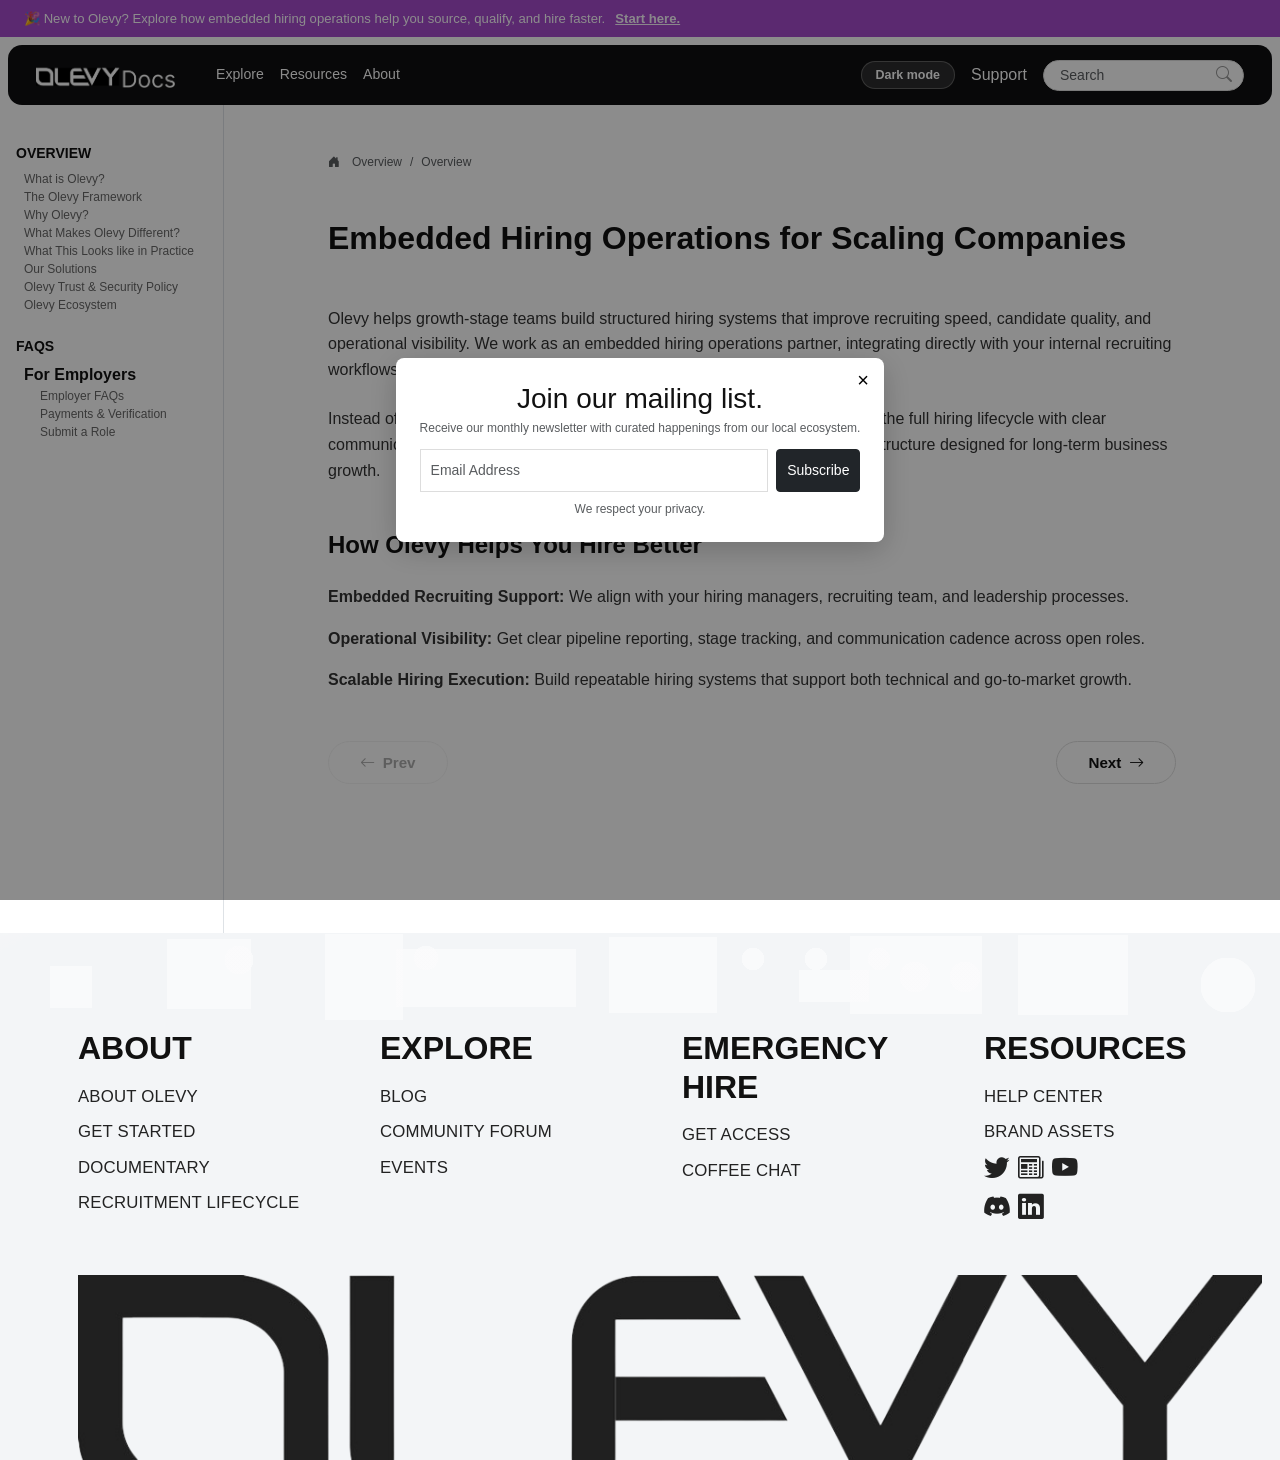
==== commit cbed7e08: "update, added suggested changes add new field in contact form" ====
--- a/index.html
+++ b/index.html
@@ -123,9 +123,6 @@
                 <li><a href="#" class="nav-link p-0 sidebar-link sidebar-child" data-section="our-solutions">Our Solutions</a></li>
                 <li><a href="#" class="nav-link p-0 sidebar-link sidebar-child" data-section="trust-security">Olevy Trust &amp; Security Policy</a></li>
                 <li><a href="#" class="nav-link p-0 sidebar-link sidebar-child" data-section="olevy-ecosystem">Olevy Ecosystem</a></li>
-                <li><a href="#" class="nav-link p-0 sidebar-link sidebar-child" data-section="events-workshops">Events &amp; Workshops</a></li>
-                <!-- <li><a href="#" class="nav-link p-0 sidebar-link sidebar-child" data-section="ecosystem">Ecosystem</a></li> -->
-                <li><a href="#" class="nav-link p-0 sidebar-link sidebar-child" data-section="hire-arc">Hire Arc Overview</a></li>
                 <!-- <li><a href="#" class="nav-link p-0 sidebar-link sidebar-child" data-section="community-collaboration">Community &amp; Collaboration</a></li> -->
                 <!-- <li><a href="#" class="nav-link p-0 sidebar-link sidebar-child" data-section="press-media">Press &amp; Media</a></li> -->
                 <!-- <li><a href="#" class="nav-link p-0 sidebar-link sidebar-child" data-section="changelog-updates">Changelog &amp; Updates</a></li> -->
@@ -141,7 +138,6 @@
                   <ul class="list-unstyled ps-3 mb-2">
                     <li><a href="#" class="nav-link p-0 sidebar-link sidebar-child" data-section="faq-employers">Employer FAQs</a></li>
                     <li><a href="#" class="nav-link p-0 sidebar-link sidebar-child" data-section="payments-verification">Payments &amp; Verification</a></li>
-                    <li><a href="#" class="nav-link p-0 sidebar-link sidebar-child" data-section="hire-with-olevy">Hire with Olevy</a></li>
                     <li><a href="#" class="nav-link p-0 sidebar-link sidebar-child" data-section="submit-role">Submit a Role</a></li>
                     <!-- <li><a href="#" class="nav-link p-0 sidebar-link sidebar-child" data-section="partnerships">Partnerships &amp; Sponsorships</a></li> -->
                     <!-- <li><a href="#" class="nav-link p-0 sidebar-link sidebar-child" data-section="crypto-payments">Crypto Payments &amp; Invoicing</a></li> -->
@@ -713,20 +709,7 @@
             </div>
           `
         },
-        'events-workshops': {
-          title: 'Events & Workshops',
-          breadcrumb: 'Events & Workshops',
-          content: `
-            <div class="mb-4 mb-md-5">
-              <p class="mb-4" style="font-size:1rem; color:#333; line-height:1.6;">Olevy regularly hosts virtual and in-person events, hackathons, and skill‑building workshops that bring together students, employers, and mentors.</p>
-            </div>
-          `
-        },
-        'hire-arc': {
-          title: 'Hire Arc Overview',
-          breadcrumb: 'Hire Arc Overview',
-          content: `<p class="mb-4" style="font-size:1rem; color:#333; line-height:1.6;">The Hire Arc is our end‑to‑end recruitment solution for employers. It guides candidates through each phase from application to onboarding.</p>`
-        },
+
         'community-collaboration': {
           title: 'Community & Collaboration',
           breadcrumb: 'Community & Collaboration',
@@ -745,17 +728,164 @@
         'payments-verification': {
           title: 'Payments & Verification',
           breadcrumb: 'Payments & Verification',
-          content: `<p class="mb-4" style="font-size:1rem; color:#333; line-height:1.6;">Information about employer payments, invoicing, and verification procedures.</p>`
-        },
-        'hire-with-olevy': {
-          title: 'Hire with Olevy',
-          breadcrumb: 'Hire with Olevy',
-          content: `<p class="mb-4" style="font-size:1rem; color:#333; line-height:1.6;">Guidelines on how to post jobs and source talent through the Olevy platform.</p>`
+          content: `
+            <div class="mb-4 mb-md-5">
+              <h2 class="fw-bold mb-3" style="font-size:1.4rem;">Olevy Embedded Recruitment-as-a-Service (RaaS) Model</h2>
+              <p class="text-muted fw-semibold mb-4" style="font-size:0.95rem;">Scalable Hiring Infrastructure for Growth-Stage &amp; Emerging Technology Companies</p>
+
+              <h3 class="fw-bold mb-3" style="font-size:1.15rem;">Introduction</h3>
+              <p style="font-size:1rem; color:#333; line-height:1.6;">Olevy was built to address one of the most overlooked operational challenges within startups and growth-stage organizations: scalable hiring infrastructure.</p>
+              <p class="mt-3" style="font-size:1rem; color:#333; line-height:1.6;">As companies grow, hiring rapidly evolves from an isolated recruiting function into a foundational operational system directly impacting organizational growth, execution, scalability, and investor confidence. Yet many early-stage organizations continue to rely on fragmented recruiting methods, disconnected agency relationships, inconsistent hiring standards, and reactive recruiting processes that fail to scale alongside the business itself.</p>
+              <p class="mt-3" style="font-size:1rem; color:#333; line-height:1.6;">Traditional recruiting agencies were not designed to support modern growth-stage scaling environments. Most contingency recruiting firms operate on transactional placement models prioritizing short-term hiring activity rather than long-term infrastructure development.</p>
+              <p class="mt-3" style="font-size:1rem; color:#333; line-height:1.6;">Olevy was designed differently. Rather than functioning as a traditional staffing vendor, Olevy operates through an Embedded Recruitment-as-a-Service (RaaS) structure designed to integrate directly into the hiring ecosystem of scaling organizations.</p>
+              <p class="mt-3" style="font-size:1rem; color:#333; line-height:1.6;">Our model focuses on:</p>
+              <ul style="font-size:1rem; color:#333; line-height:1.9; margin-top:0.75rem;">
+                <li>Embedded recruiting operations</li>
+                <li>Scalable hiring infrastructure</li>
+                <li>Operational recruiting systems</li>
+                <li>Retained ATS and pipeline ownership</li>
+                <li>Recruiting workflow optimization</li>
+                <li>Technical and GTM hiring support</li>
+                <li>Recruiting transparency</li>
+                <li>Long-term organizational scalability</li>
+              </ul>
+            </div>
+
+            <div class="mb-4 mb-md-5">
+              <h3 class="fw-bold mb-3" style="font-size:1.15rem;">The Problem With Traditional Recruiting Models</h3>
+              <p style="font-size:1rem; color:#333; line-height:1.6;">Most recruiting agencies operate on contingency fee structures ranging between 20–30% of a candidate's first-year salary. While common across the industry, this structure often becomes financially inefficient and operationally unsustainable for companies hiring at scale.</p>
+
+              <h4 class="fw-semibold mt-4 mb-2" style="font-size:1.05rem;">High &amp; Unpredictable Recruiting Costs</h4>
+              <p style="font-size:1rem; color:#333; line-height:1.6;">Contingency recruiting creates highly variable hiring expenses tied directly to headcount growth. As organizations scale aggressively, recruiting spend can rapidly exceed operational expectations while failing to build any long-term internal hiring infrastructure.</p>
+
+              <h4 class="fw-semibold mt-4 mb-2" style="font-size:1.05rem;">Fragmented Candidate Ownership</h4>
+              <p style="font-size:1rem; color:#333; line-height:1.6;">Many organizations working with multiple agencies lose visibility into candidate pipelines, sourcing workflows, recruiting documentation, and interview processes. This creates fragmented hiring systems with little long-term continuity.</p>
+
+              <h4 class="fw-semibold mt-4 mb-2" style="font-size:1.05rem;">Lack of Operational Infrastructure</h4>
+              <p style="font-size:1rem; color:#333; line-height:1.6;">Many organizations scale hiring before establishing the operational recruiting infrastructure required to support long-term growth. As a result, hiring processes often become fragmented across spreadsheets, disconnected systems, inconsistent interview workflows, reactive sourcing strategies, and poorly documented recruiting activity.</p>
+              <p class="mt-3" style="font-size:1rem; color:#333; line-height:1.6;">Olevy was designed to help organizations build scalable recruiting infrastructure through embedded operational support, structured hiring workflows, ATS organization, candidate pipeline management, interview calibration systems, recruiting analytics, and centralized documentation processes.</p>
+
+              <h4 class="fw-semibold mt-4 mb-2" style="font-size:1.05rem;">Limited Recruiting Visibility</h4>
+              <p style="font-size:1rem; color:#333; line-height:1.6;">As companies grow, hiring operations often become fragmented across multiple recruiters, spreadsheets, disconnected systems, inconsistent interview processes, and external agencies. Olevy was designed to create greater operational visibility across the recruiting ecosystem by implementing structured hiring workflows, documentation systems, candidate tracking processes, and recruiting analytics designed to support scalable growth.</p>
+
+              <p class="mt-4 fw-semibold" style="font-size:1rem; color:#333;">Candidate Flow</p>
+              <p style="font-size:1rem; color:#333; line-height:1.6;">Candidate flow refers to the movement and progression of candidates throughout each stage of the recruiting lifecycle. Olevy utilizes structured recruiting workflows, documentation systems, ATS tracking, and pipeline visibility processes designed to improve organizational insight into candidate movement and recruiting performance.</p>
+
+              <p class="mt-4 fw-semibold" style="font-size:1rem; color:#333;">Sourcing Channels</p>
+              <p style="font-size:1rem; color:#333; line-height:1.6;">Sourcing channels include LinkedIn, recruiter networks, technical communities, GitHub, Stack Overflow, startup ecosystems, referrals, and direct outbound sourcing. Olevy supports sourcing channel analysis to improve candidate quality and optimize talent acquisition strategies over time.</p>
+
+              <p class="mt-4 fw-semibold" style="font-size:1rem; color:#333;">Interview Conversion Rates</p>
+              <p style="font-size:1rem; color:#333; line-height:1.6;">Olevy utilizes structured recruiting workflows and calibration systems designed to improve candidate alignment and strengthen overall interview conversion performance.</p>
+
+              <p class="mt-4 fw-semibold" style="font-size:1rem; color:#333;">Hiring Bottlenecks</p>
+              <p style="font-size:1rem; color:#333; line-height:1.6;">Olevy works to identify and operationalize hiring bottlenecks before they significantly impact workforce scalability. Through structured recruiting workflows, centralized communication systems, documented hiring processes, and embedded recruiting support, Olevy helps organizations improve visibility while reducing delays and improving accountability.</p>
+
+              <p class="mt-4 fw-semibold" style="font-size:1rem; color:#333;">Recruiting Calibration</p>
+              <p style="font-size:1rem; color:#333; line-height:1.6;">Olevy supports structured recruiting calibration designed to improve consistency throughout the hiring lifecycle by aligning candidate expectations, interview standards, ideal profile criteria, and operational hiring goals across all stakeholders involved in the recruiting process.</p>
+            </div>
+
+            <div class="mb-4 mb-md-5">
+              <h3 class="fw-bold mb-3" style="font-size:1.15rem;">The Olevy Embedded RaaS Model</h3>
+              <p style="font-size:1rem; color:#333; line-height:1.6;">Olevy operates through a hybrid Recruitment-as-a-Service structure designed specifically for growth-stage and investor-backed environments. Rather than functioning externally as a transactional recruiter, Olevy embeds directly into the hiring lifecycle of the organization as an operational hiring partner.</p>
+              <p class="mt-3" style="font-size:1rem; color:#333; line-height:1.6;">This structure allows companies to:</p>
+              <ul style="font-size:1rem; color:#333; line-height:1.9; margin-top:0.75rem;">
+                <li>Scale intentionally</li>
+                <li>Reduce recruiting overhead</li>
+                <li>Maintain operational visibility</li>
+                <li>Improve candidate alignment</li>
+                <li>Retain long-term ownership of hiring systems and recruiting infrastructure</li>
+              </ul>
+
+              <h4 class="fw-semibold mt-4 mb-2" style="font-size:1.05rem;">Monthly Embedded Partnership Structure</h4>
+              <p style="font-size:1rem; color:#333; line-height:1.6;">Olevy partnerships operate through a recurring monthly embedded support model designed to provide organizations with scalable recruiting infrastructure rather than isolated transactional hiring support. Monthly partnership pricing is customized based on operational scope, anticipated hiring volume, organizational growth stage, and complexity of the recruiting environment being supported.</p>
+              <p class="mt-3" style="font-size:1rem; color:#333; line-height:1.6;">Partnership structures are designed to evolve alongside the organization, allowing recruiting support, operational infrastructure, and hiring workflows to scale as business needs expand over time.</p>
+
+              <h4 class="fw-semibold mt-4 mb-2" style="font-size:1.05rem;">Reduced Placement Fee Structure</h4>
+              <p style="font-size:1rem; color:#333; line-height:1.6;">Unlike traditional recruiting agencies charging 20–30% contingency fees, Olevy utilizes a reduced placement success fee model aligned with long-term operational partnership.</p>
+              <p class="mt-2 fw-bold" style="font-size:1.05rem; color:#333;">Olevy placement success fees begin at 10%.</p>
+              <p class="mt-3" style="font-size:1rem; color:#333; line-height:1.6;">For organizations preparing to scale toward 50, 100, or 250+ employees, the financial difference between traditional contingency recruiting and the Olevy model can represent hundreds of thousands—and in some cases millions—in reduced recruiting overhead.</p>
+
+              <h4 class="fw-semibold mt-4 mb-2" style="font-size:1.05rem;">Internal ATS &amp; Recruiting Infrastructure Ownership</h4>
+              <p style="font-size:1rem; color:#333; line-height:1.6;">One of the foundational principles of the Olevy model is retained organizational ownership. Organizations retain ownership of:</p>
+              <ul style="font-size:1rem; color:#333; line-height:1.9; margin-top:0.75rem;">
+                <li>ATS systems</li>
+                <li>Recruiting workflows</li>
+                <li>Candidate pipelines</li>
+                <li>Sourcing ecosystems</li>
+                <li>Interview documentation</li>
+                <li>Recruiting analytics</li>
+                <li>Operational hiring systems</li>
+              </ul>
+              <p class="mt-3" style="font-size:1rem; color:#333; line-height:1.6;">This infrastructure remains with the organization even after partnership completion.</p>
+
+              <h4 class="fw-semibold mt-4 mb-2" style="font-size:1.05rem;">Documentation &amp; Operational Verification</h4>
+              <p style="font-size:1rem; color:#333; line-height:1.6;">Olevy places strong emphasis on recruiting documentation and operational verification as foundational components of scalable hiring infrastructure. This may include candidate tracking frameworks, interview documentation standards, recruiter calibration systems, sourcing visibility, pipeline reporting structures, candidate evaluation workflows, and ATS organization methodologies.</p>
+              <p class="mt-3" style="font-size:1rem; color:#333; line-height:1.6;">Olevy is also particularly interested in the future of operational verification within recruiting ecosystems. Our long-term vision includes continued exploration into verified hiring methodologies, recruiting transparency systems, credential validation frameworks, and future-forward technologies designed to improve trust, visibility, and accountability throughout the hiring process.</p>
+
+              <h4 class="fw-semibold mt-4 mb-2" style="font-size:1.05rem;">Investor Alignment &amp; Operational Scalability</h4>
+              <p style="font-size:1rem; color:#333; line-height:1.6;">The Olevy model was intentionally designed to align with the operational concerns commonly shared by investors, venture-backed startups, scaling leadership teams, and growth-focused organizations. Olevy's embedded recruiting structure helps organizations reduce recruiting inefficiencies, improve hiring speed, establish scalable recruiting systems, and operationalize workforce growth proactively.</p>
+
+              <h4 class="fw-semibold mt-4 mb-2" style="font-size:1.05rem;">Partnership Terms &amp; Membership Structure</h4>
+              <p style="font-size:1rem; color:#333; line-height:1.6;">Olevy partnerships operate through recurring monthly engagement structures. To maintain operational continuity and workforce planning alignment, partnership cancellations require a minimum <strong>30-day written notice</strong> prior to membership termination. This allows recruiting workflows, active pipelines, sourcing transitions, ATS handoff processes, and operational documentation to be transferred appropriately.</p>
+            </div>
+
+            <div class="mb-4 mb-md-5">
+              <h3 class="fw-bold mb-3" style="font-size:1.15rem;">Technical &amp; Go-To-Market Recruiting Support</h3>
+              <div class="row g-4 mt-1">
+                <div class="col-12 col-md-6">
+                  <h4 class="fw-semibold mb-2" style="font-size:1.05rem;">Technical Hiring</h4>
+                  <p style="font-size:0.95rem; color:#333; line-height:1.6;">Olevy supports technical hiring across SaaS, cybersecurity, AI, emerging technology, and growth-stage engineering environments. Technical recruiting requires understanding role functionality, engineering ecosystems, technical tooling, scalability requirements, and the operational impact each hire has on product development. Sourcing spans GitHub, Stack Overflow, LinkedIn, technical communities, and emerging technology ecosystems.</p>
+                </div>
+                <div class="col-12 col-md-6">
+                  <h4 class="fw-semibold mb-2" style="font-size:1.05rem;">Go-To-Market Hiring</h4>
+                  <p style="font-size:0.95rem; color:#333; line-height:1.6;">Olevy supports go-to-market hiring across SDR, Account Executive, Customer Success, Sales Leadership, Partnerships, and growth-focused operational teams. Our recruiting methodology evaluates outbound activity exposure, communication style, pipeline management experience, quota attainment history, adaptability, and alignment with organizational growth goals.</p>
+                </div>
+              </div>
+            </div>
+
+            <div class="mb-4 mb-md-5">
+              <h3 class="fw-bold mb-3" style="font-size:1.15rem;">Olevy Philosophy</h3>
+              <p style="font-size:1rem; color:#333; line-height:1.6; font-style:italic;">Hiring is not simply a recruiting function. Hiring is operational infrastructure.</p>
+              <p class="mt-3" style="font-size:1rem; color:#333; line-height:1.6;">The ability to scale talent consistently, intentionally, and efficiently directly impacts organizational growth, operational maturity, and long-term company success. Olevy was built to help organizations build scalable hiring ecosystems through embedded recruiting operations, operational infrastructure development, and future-forward hiring systems.</p>
+              <p class="mt-3 fw-semibold" style="font-size:1rem; color:#333;">We are not simply filling positions. We are helping organizations build the infrastructure required to scale.</p>
+            </div>
+          `
         },
         'submit-role': {
           title: 'Submit a Role',
           breadcrumb: 'Submit a Role',
-          content: `<p class="mb-4" style="font-size:1rem; color:#333; line-height:1.6;">Steps for submitting open positions and tracking applications.</p>`
+          content: `
+            <div class="mb-4 mb-md-5">
+              <p style="font-size:1rem; color:#333; line-height:1.6;">Ready to partner with Olevy? Submitting a role is the first step toward building a faster, more structured hiring process for your organization.</p>
+            </div>
+            <div class="mb-4">
+              <h2 class="fw-bold mb-3" style="font-size:1.4rem;">How to Submit a Role</h2>
+              <p style="font-size:1rem; color:#333; line-height:1.6;">Reach out via our contact page with the following details so we can align quickly:</p>
+              <ul style="font-size:1rem; color:#333; line-height:1.9; margin-top:0.75rem;">
+                <li>Role title and department</li>
+                <li>How long the role has been open</li>
+                <li>Key responsibilities and must-have skills</li>
+                <li>Compensation range and location</li>
+                <li>Current stage of the hiring process</li>
+                <li>Ideal start date or urgency level</li>
+              </ul>
+              <p class="mt-3" style="font-size:1rem; color:#333; line-height:1.6;">Once received, an Olevy team member will follow up within 24 hours to confirm next steps and align on the intake process.</p>
+            </div>
+            <div class="mb-4 mb-md-5">
+              <h2 class="fw-bold mb-3" style="font-size:1.4rem;">What Happens Next</h2>
+              <p style="font-size:1rem; color:#333; line-height:1.6;">After role submission, Olevy begins the embedded hiring workflow:</p>
+              <ul style="font-size:1rem; color:#333; line-height:1.9; margin-top:0.75rem;">
+                <li>Intake call to align on expectations and candidate profile</li>
+                <li>Sourcing strategy built around the role requirements</li>
+                <li>Structured screening and candidate calibration</li>
+                <li>Pipeline visibility and regular status updates</li>
+                <li>Interview coordination and offer support</li>
+              </ul>
+              <div class="mt-4">
+                <a href="contact.html" class="btn btn-dark px-4 py-2 rounded-pill fw-semibold" style="font-size:0.95rem;">Submit a Role &rarr;</a>
+              </div>
+            </div>
+          `
         },
         'partnerships': {
           title: 'Partnerships & Sponsorships',
@@ -857,9 +987,9 @@
         'our-solutions',
         'trust-security',
         'olevy-ecosystem',
-        'events-workshops',
-        'hire-arc',
-        'faq-employers'
+        'faq-employers',
+        'payments-verification',
+        'submit-role'
       ];
 
       const overviewContent = document.getElementById('dynamic-content') ? document.getElementById('dynamic-content').innerHTML : '';
@@ -1010,9 +1140,10 @@
         const modalDismissed = localStorage.getItem('olevyModalDismissed');
 
         // Only show modal if it hasn't been dismissed in this session
-        if (!modalDismissed) {
-          window.addEventListener('load', function(){ setTimeout(showModal, 450); });
-        }
+        // Temporarily disabled: auto popup on refresh/page load.
+        // if (!modalDismissed) {
+        //   window.addEventListener('load', function(){ setTimeout(showModal, 450); });
+        // }
 
         if(modalClose) modalClose.addEventListener('click', hideModal);
 
